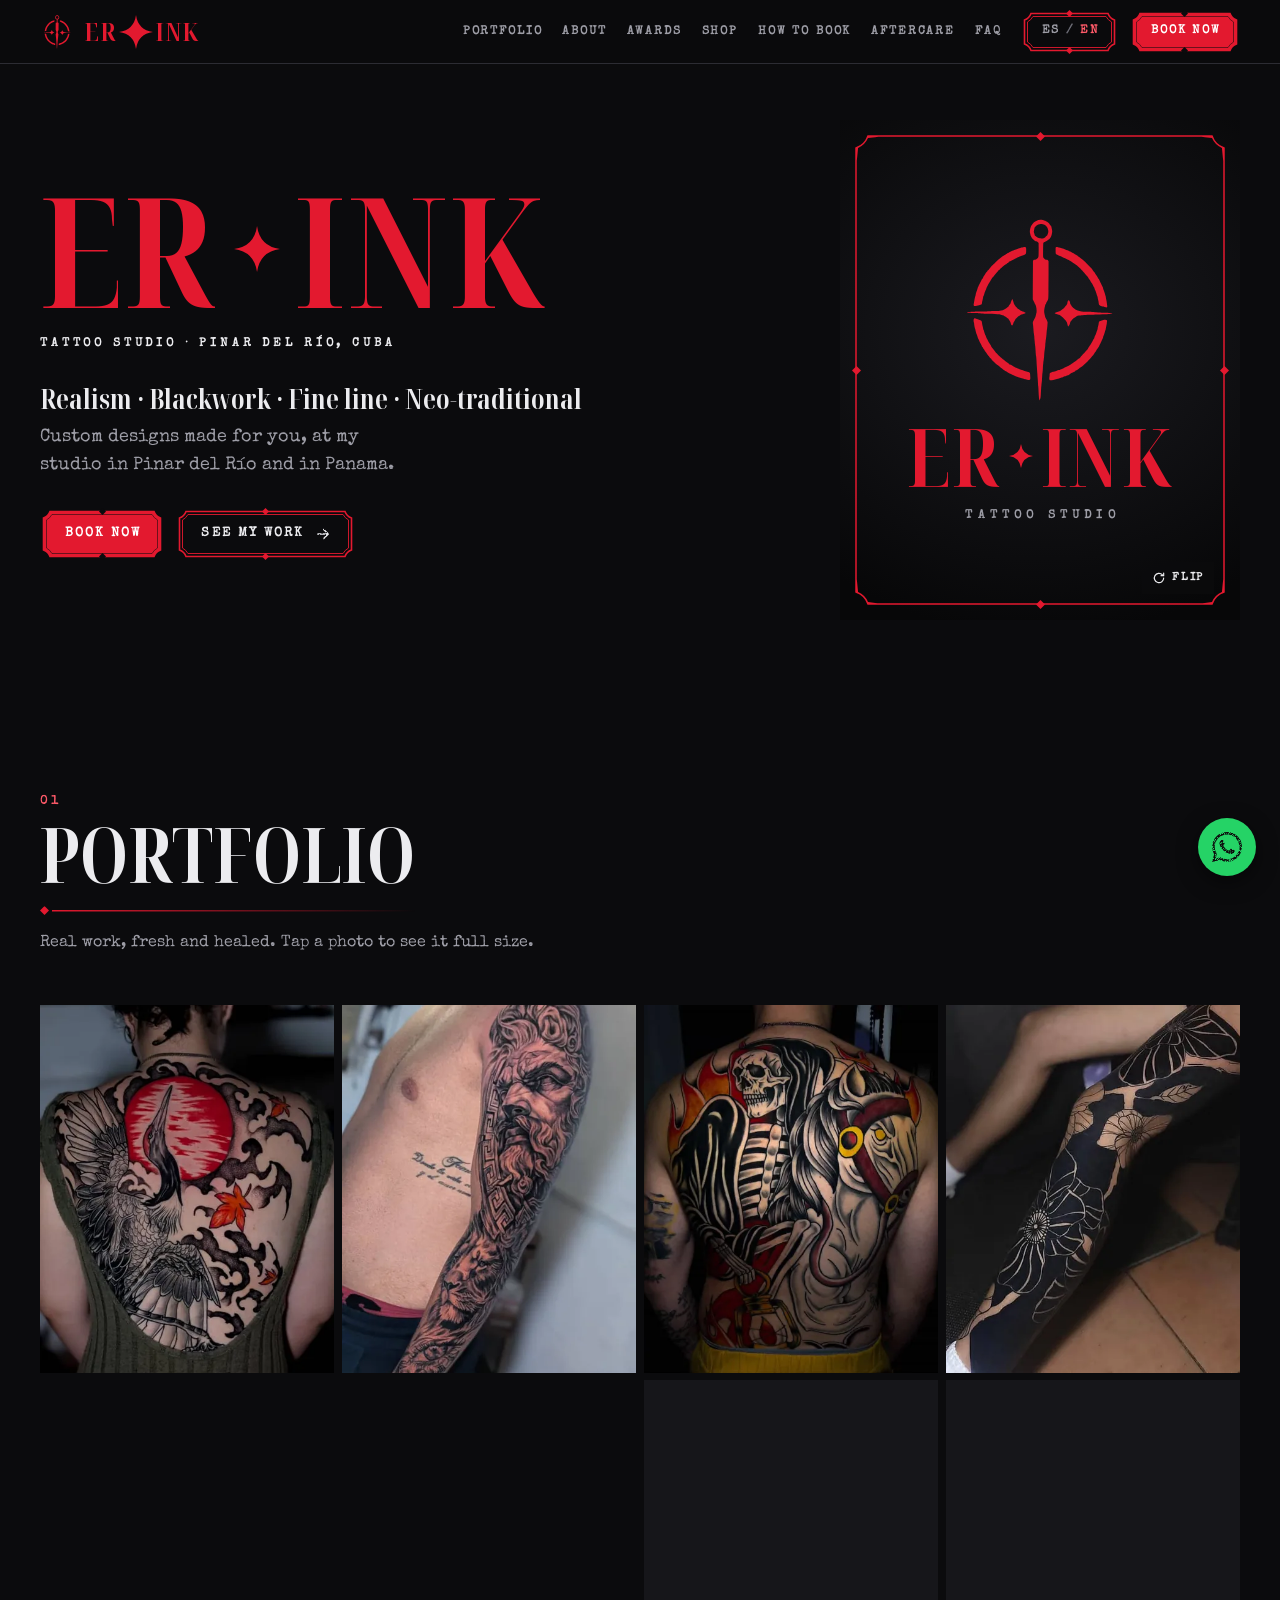
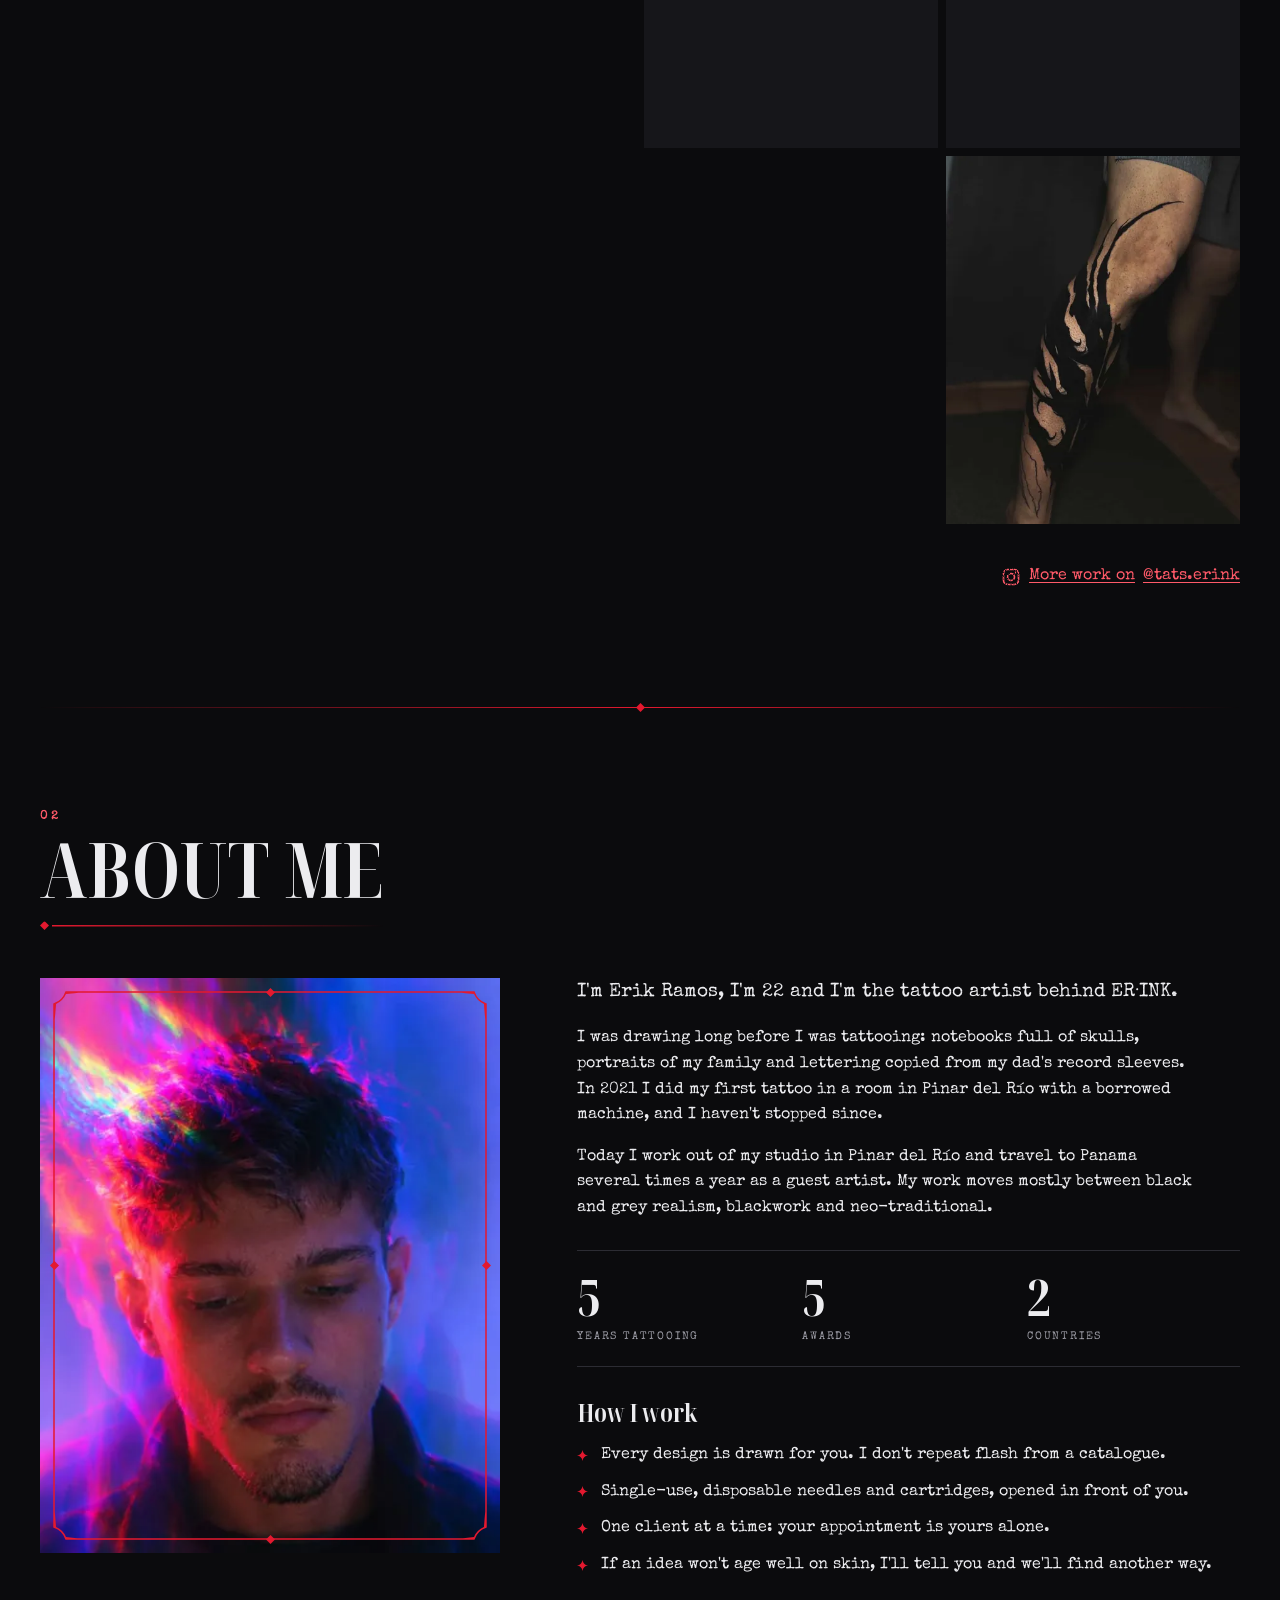
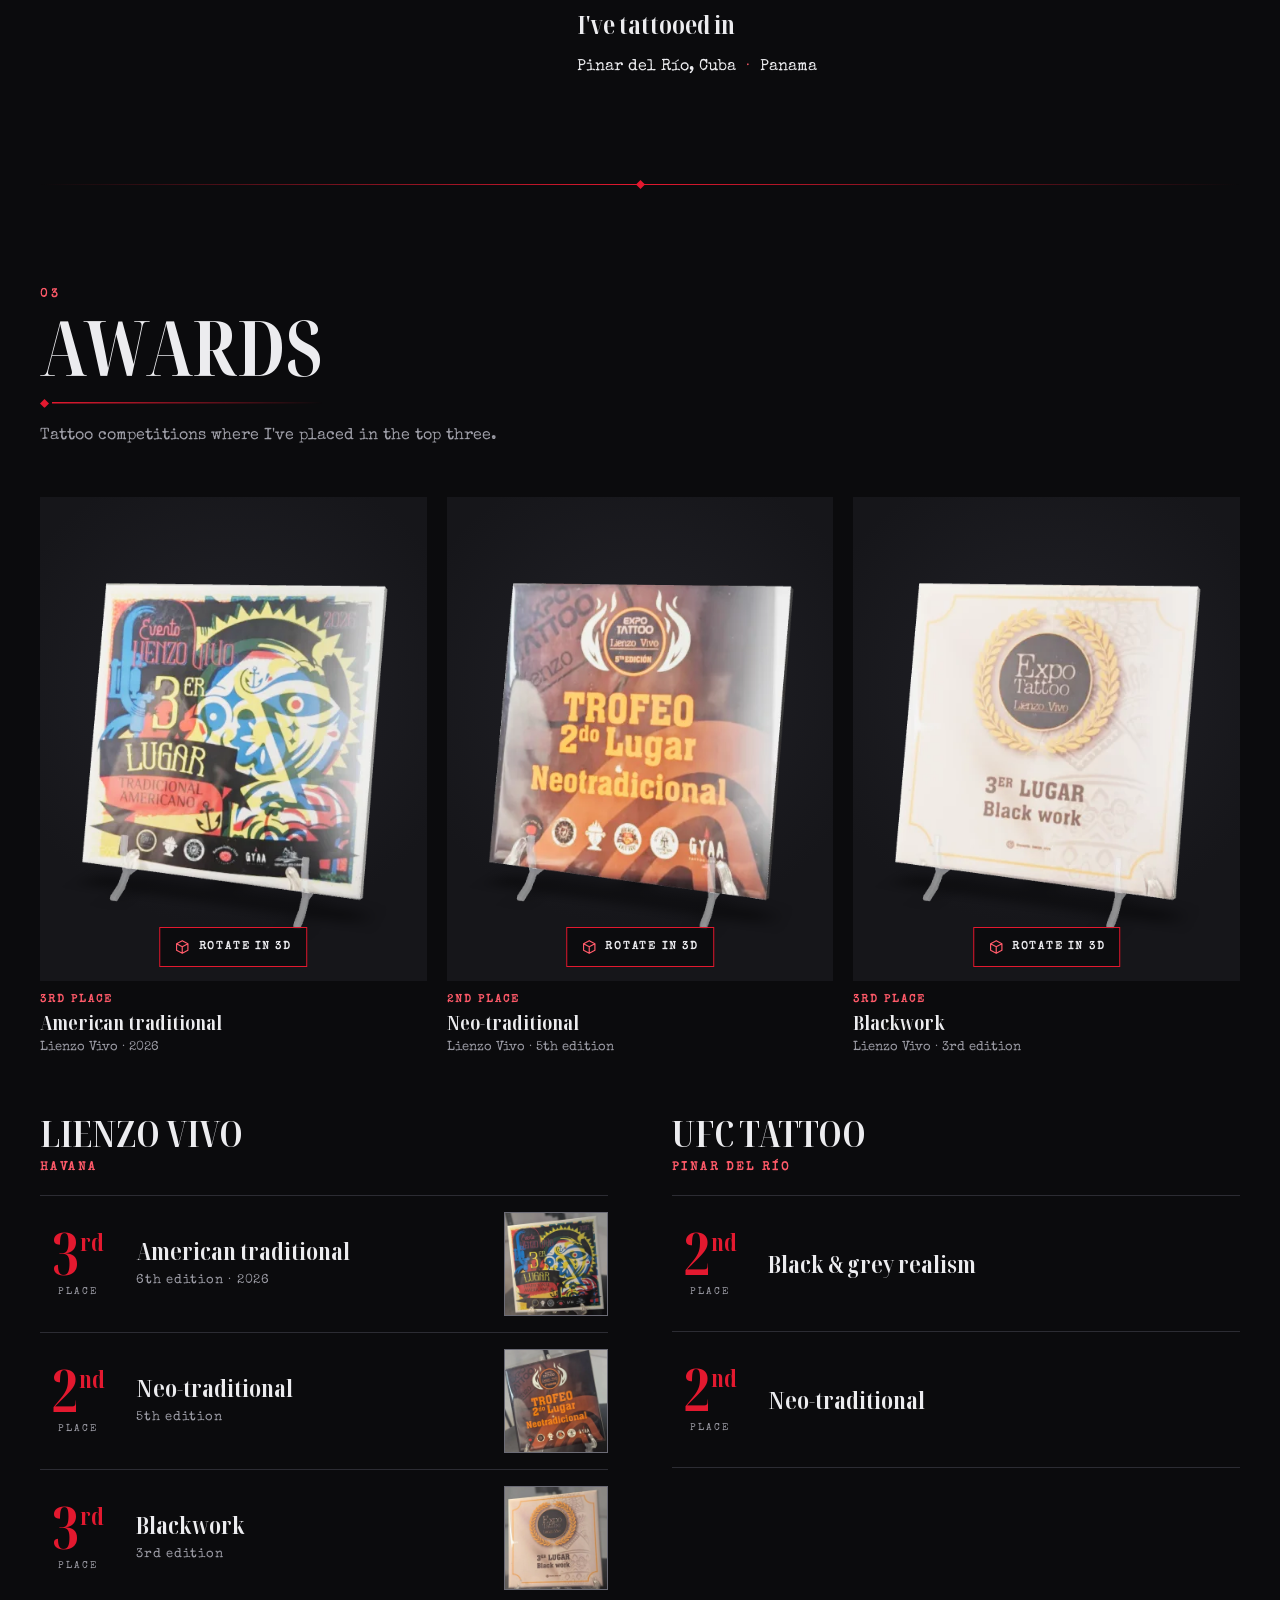
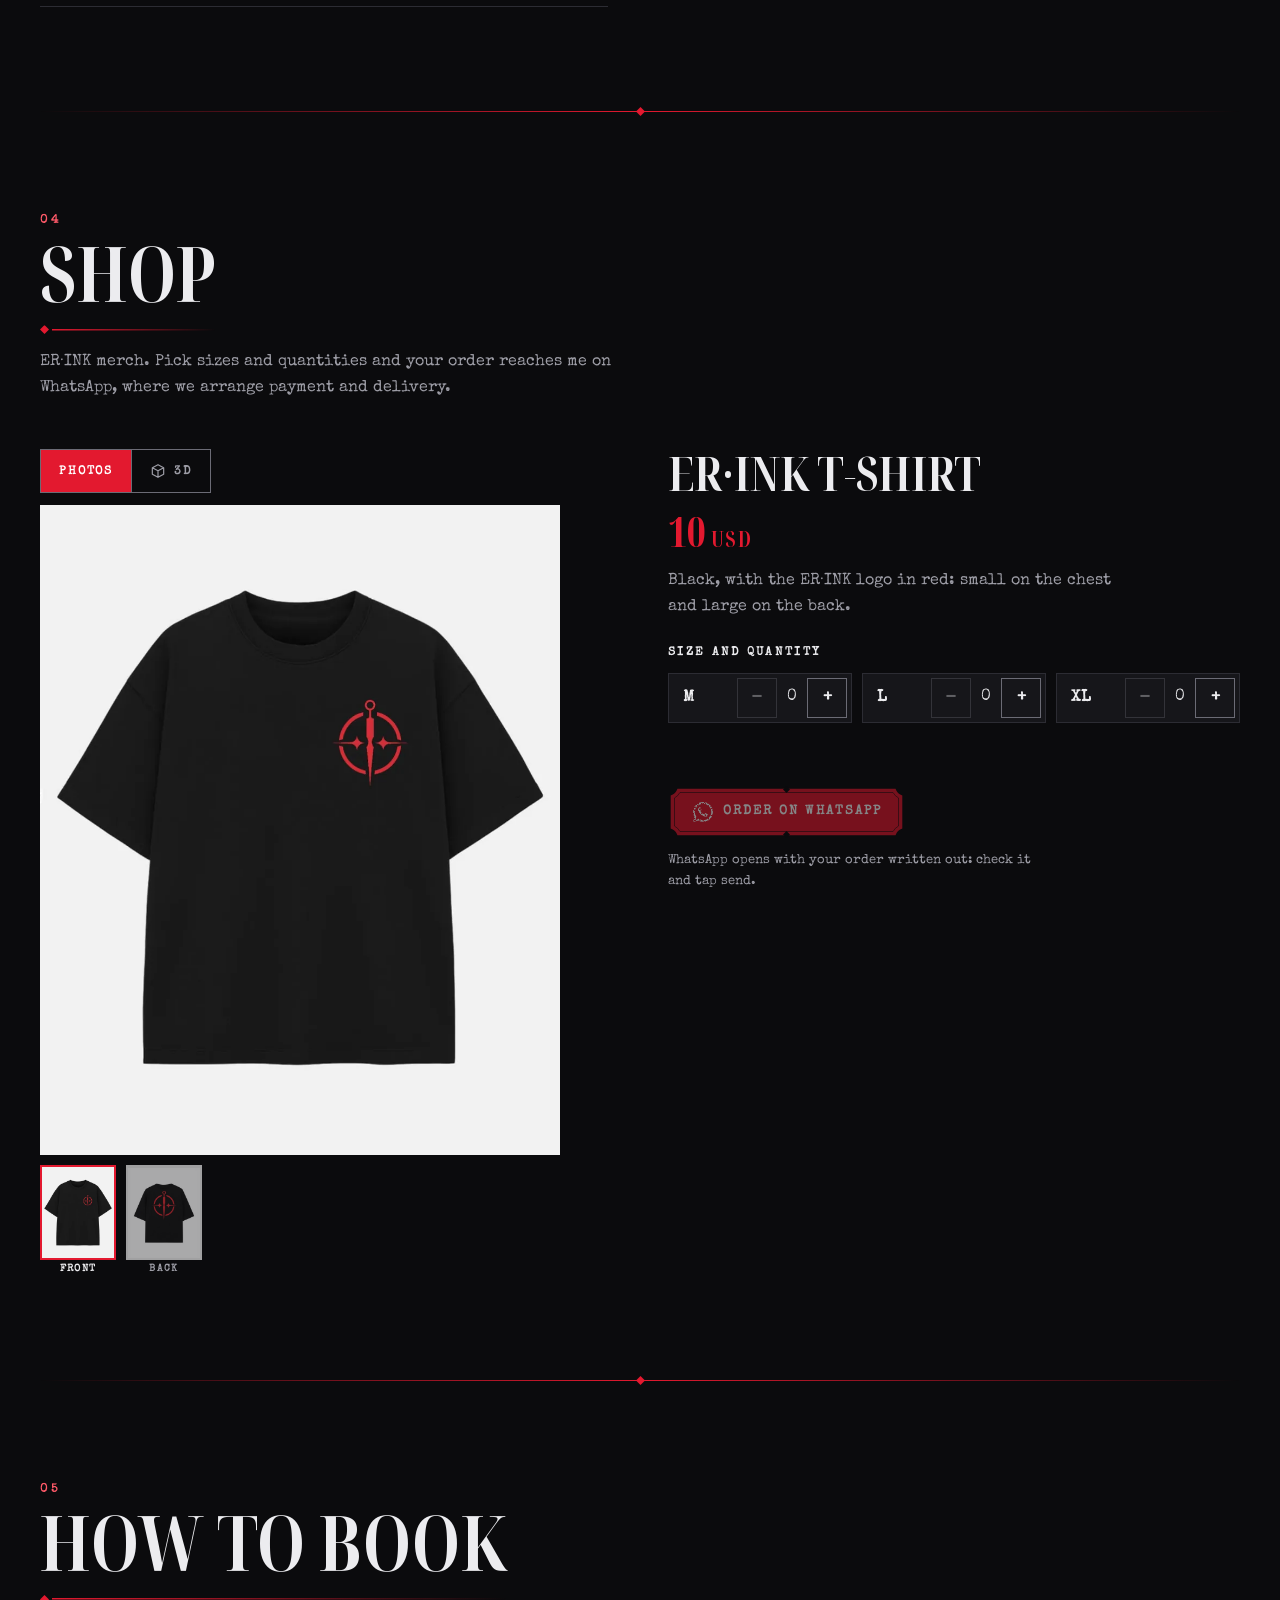
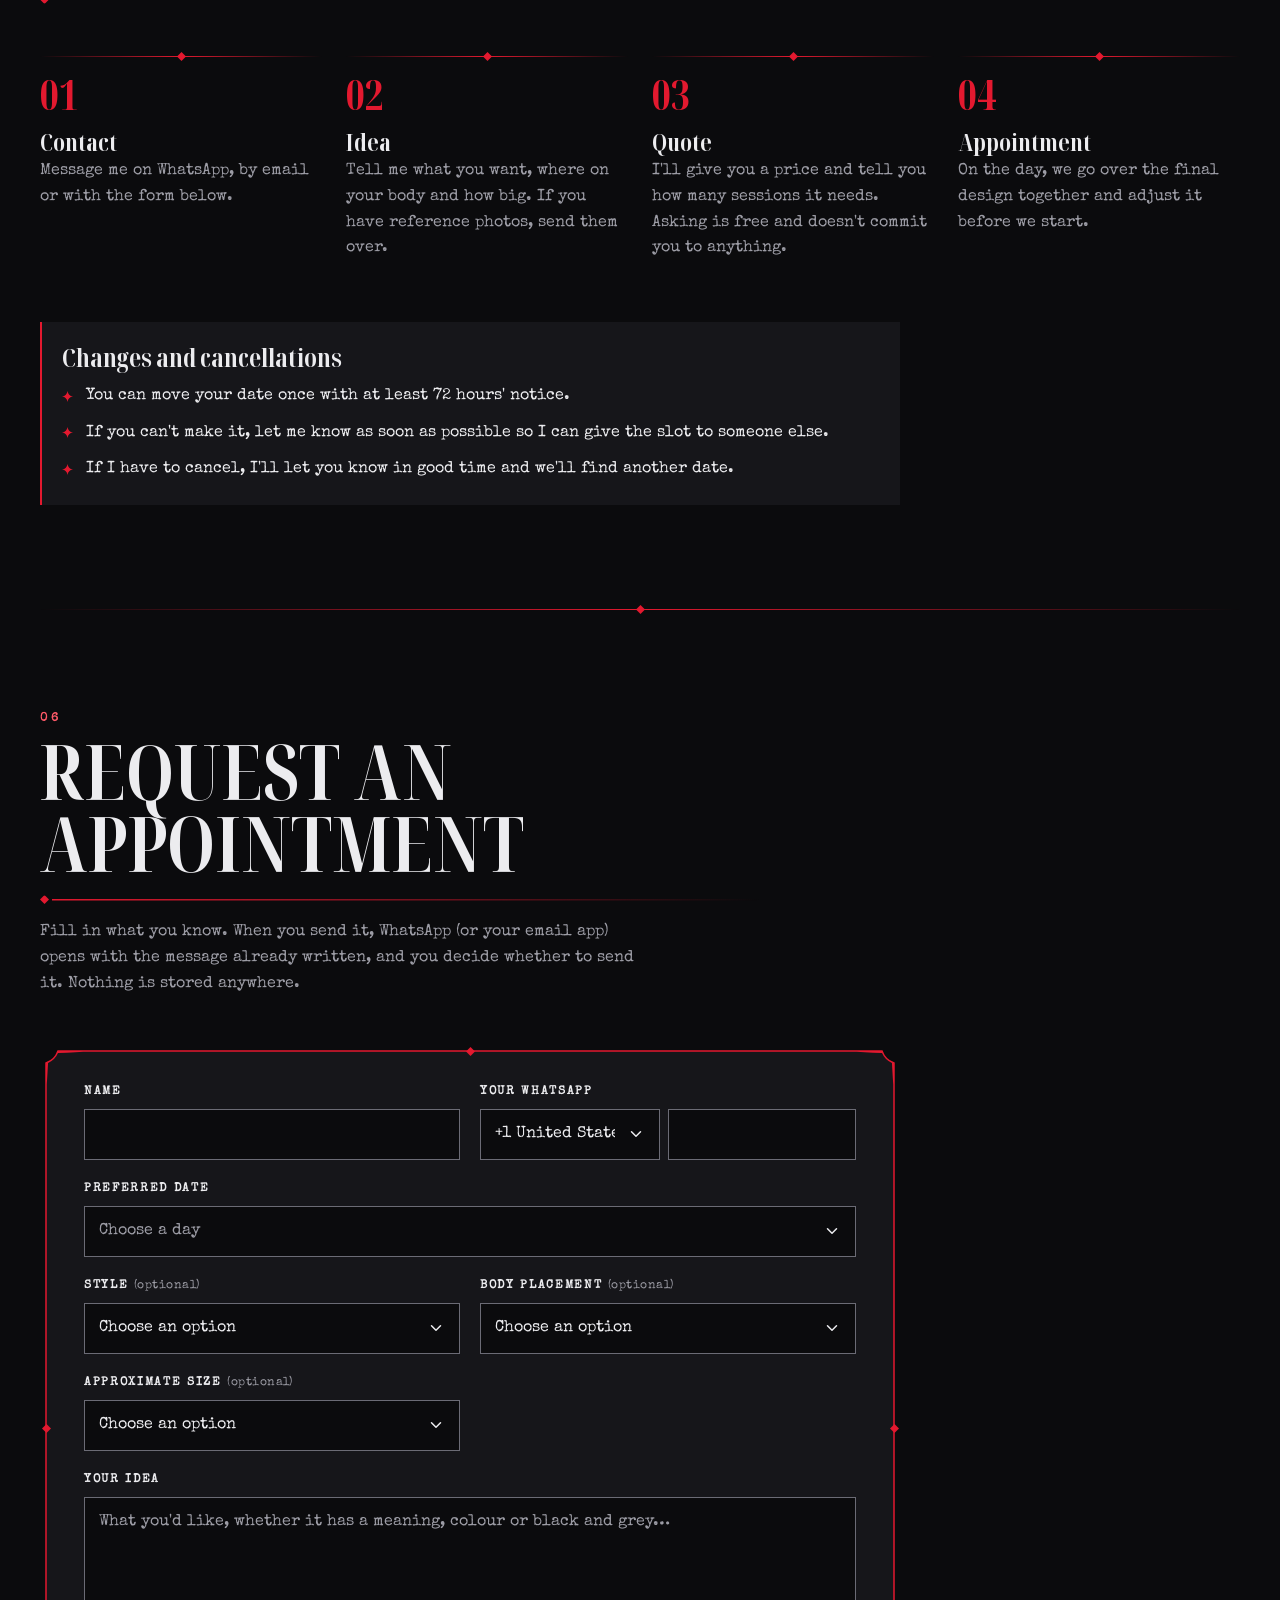
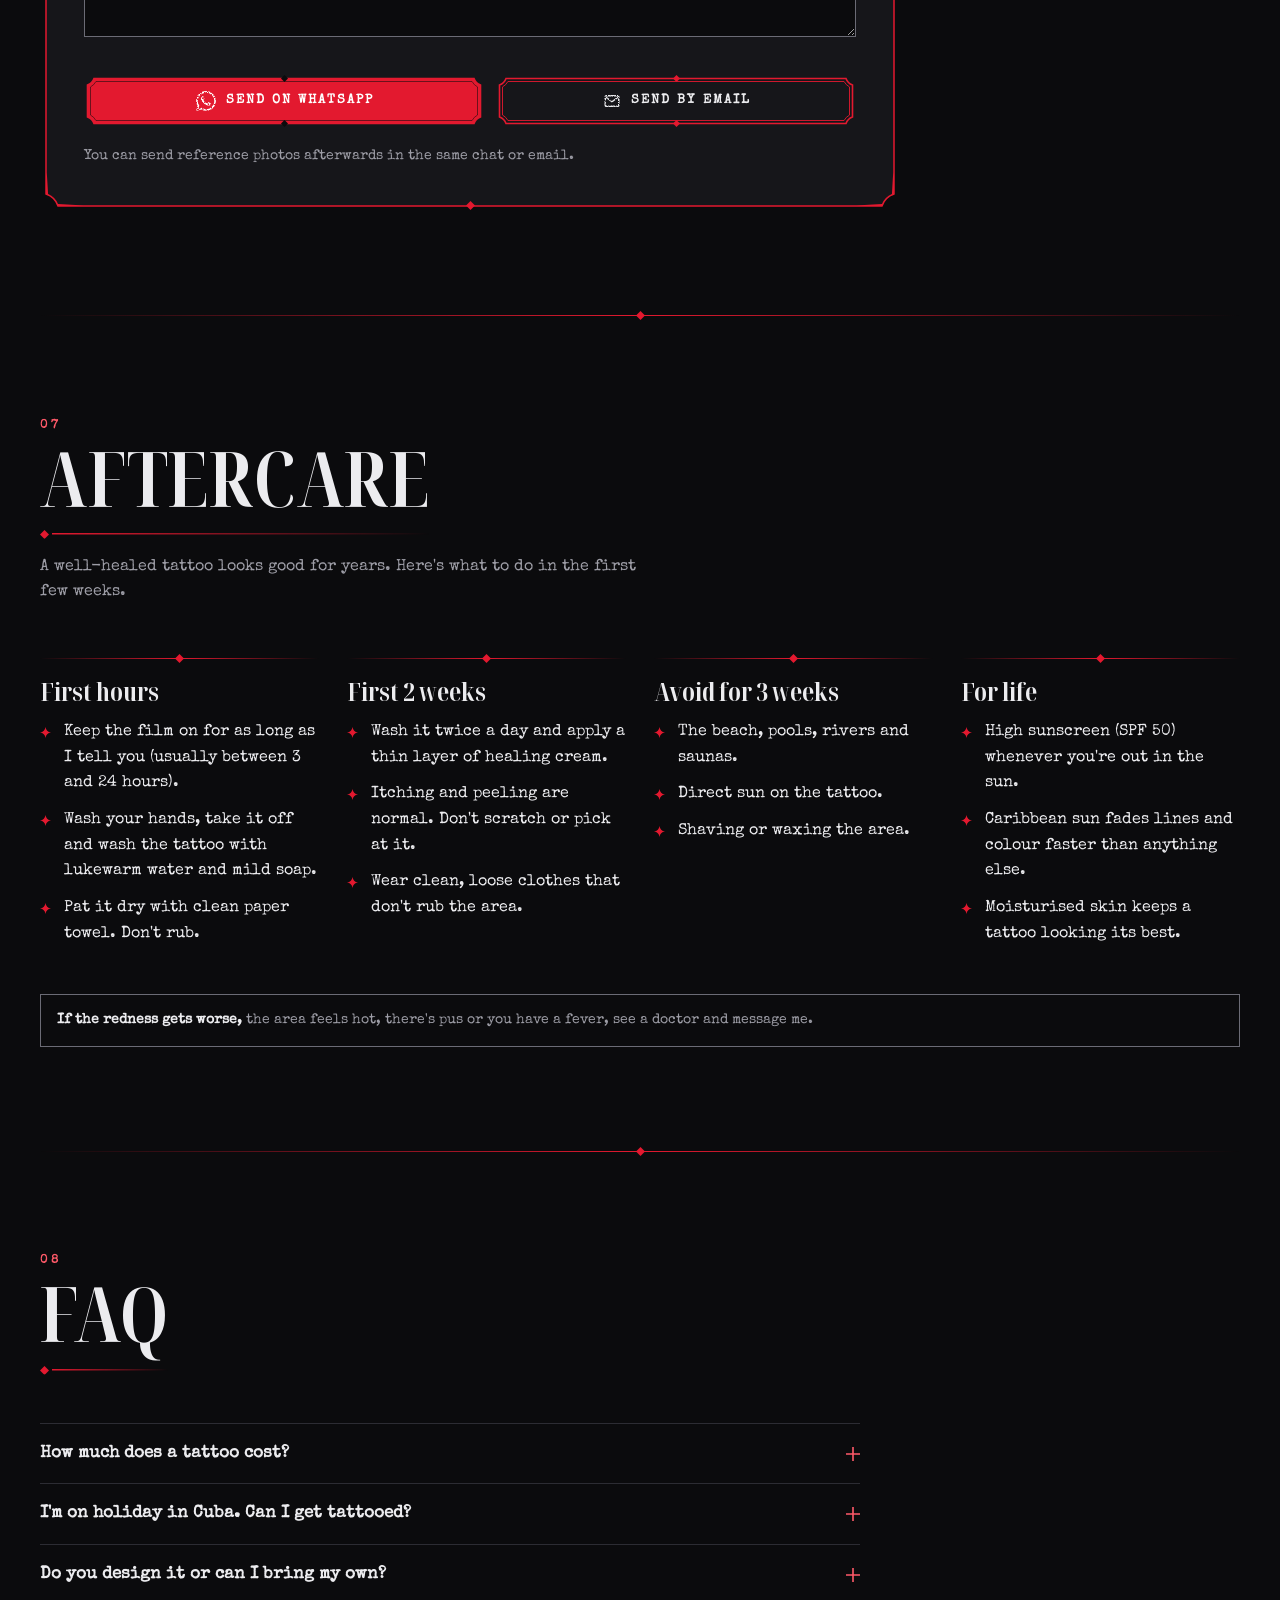
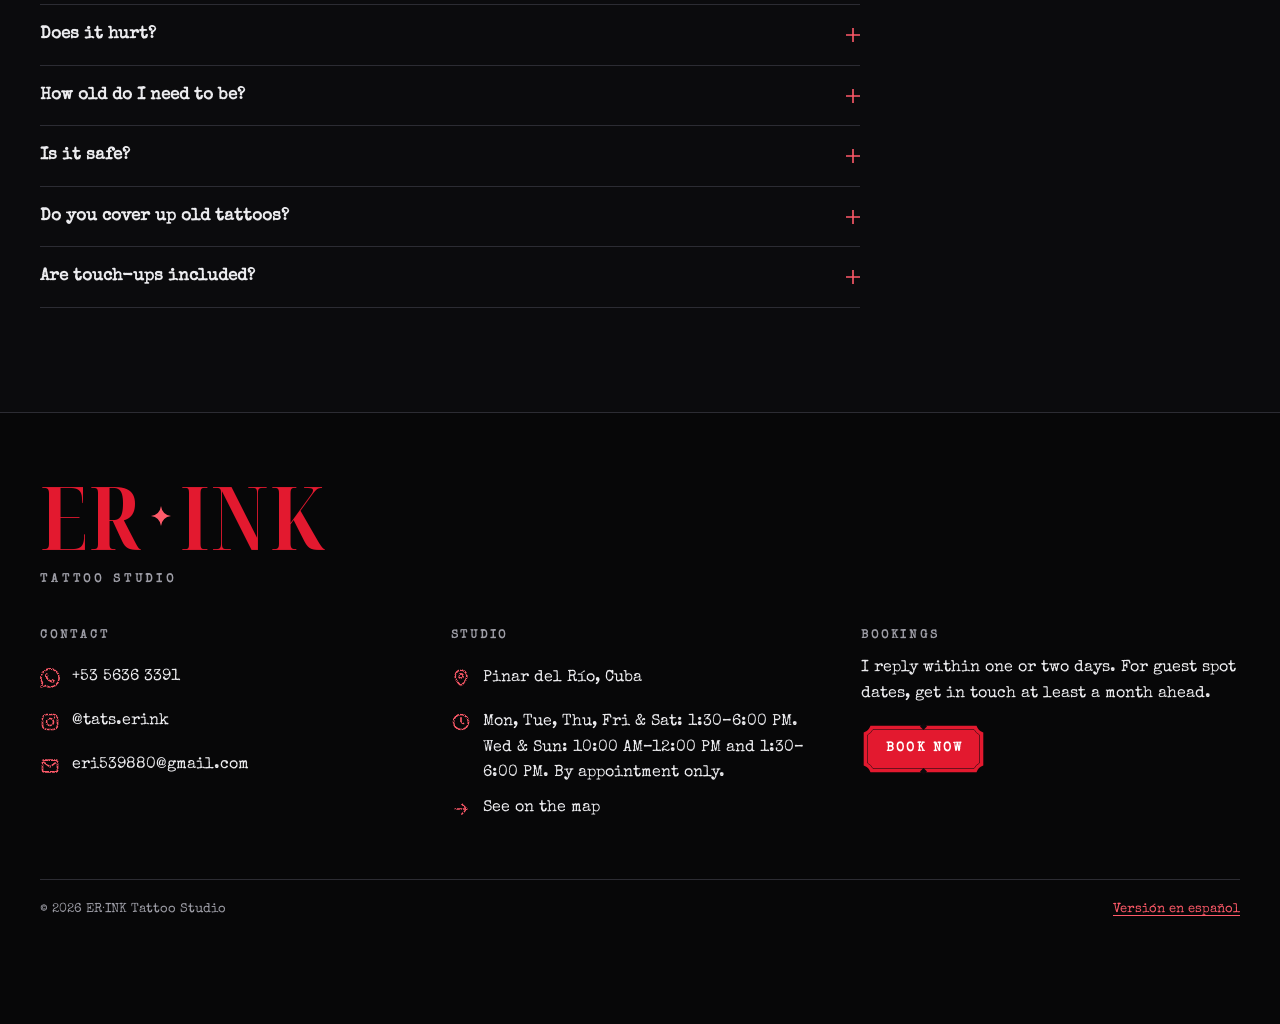
==== en/index.html @ 585d1116 "Add initial site assets, styles, and content Add full static site content: main index and English pa" ====
<!doctype html>
<html lang="en">
<head>
<meta charset="utf-8">
<meta name="viewport" content="width=device-width, initial-scale=1, viewport-fit=cover">

<!--
  ===================================================================
  PÁGINA EN INGLÉS. La versión en español es ../index.html.
  Busca "MODIFICAR" (Ctrl+F) para ver cada dato de ejemplo.
  Los textos de aquí son la traducción de los de index.html: si cambias
  algo allí, cambia lo mismo aquí.

  ✏️ MODIFICAR: "https://erink.example.com" es un dominio de ejemplo.
  Cámbialo con "Buscar y reemplazar" (ver index.html).
  ===================================================================
-->

<!-- ✏️ MODIFICAR: título y descripción que salen en Google, en inglés -->
<title>ER·INK Tattoo Studio · Tattoo Artist in Pinar del Río, Cuba</title>
<meta name="description" content="Custom tattoos in Pinar del Río, Cuba, and in Panama: realism, blackwork, fine line and neo-traditional. See the portfolio and upcoming guest spots, and book your appointment on WhatsApp.">

<script>
  // Idioma: usa el que eligió el visitante la última vez; si es su primera
  // visita y su navegador está en español, lo lleva a la versión en español.
  (function () {
    var guardado;
    try { guardado = localStorage.getItem("idioma"); } catch (e) {}
    var esBot = /bot|crawl|spider|slurp|facebookexternalhit|whatsapp|preview/i.test(navigator.userAgent);
    var nav = ((navigator.languages && navigator.languages[0]) || navigator.language || "en").toLowerCase();
    var quiere = guardado || (!esBot && nav.indexOf("es") === 0 ? "es" : "en");
    if (quiere === "es") location.replace("../index.html" + location.hash);
    var raiz = document.documentElement;
    raiz.className += " js";
    // Animaciones al bajar por la página (no si el móvil pide reducir movimiento).
    // Si js/app.js no llega a cargar en 5 segundos, se muestra todo sin animar.
    if ("IntersectionObserver" in window && !(window.matchMedia && matchMedia("(prefers-reduced-motion: reduce)").matches)) {
      raiz.className += " animable";
      setTimeout(function () { if (!window.erinkListo) raiz.classList.remove("animable"); }, 5000);
    }
  })();
</script>

<link rel="preload" href="../fuentes/erink-display.woff2" as="font" type="font/woff2" crossorigin>
<link rel="preload" href="../fuentes/erink-type.woff2" as="font" type="font/woff2" crossorigin>
<link rel="stylesheet" href="../css/estilos.css">

<link rel="canonical" href="https://erink.example.com/en/">
<link rel="alternate" hreflang="es" href="https://erink.example.com/">
<link rel="alternate" hreflang="en" href="https://erink.example.com/en/">
<link rel="alternate" hreflang="x-default" href="https://erink.example.com/">

<meta name="theme-color" content="#0b0b0d">
<link rel="icon" href="../favicon.ico" sizes="32x32">
<link rel="icon" href="../favicon.svg" type="image/svg+xml">
<link rel="apple-touch-icon" href="../apple-touch-icon.png">

<meta property="og:type" content="website">
<meta property="og:site_name" content="ER·INK Tattoo Studio">
<meta property="og:title" content="ER·INK Tattoo Studio · Pinar del Río, Cuba">
<meta property="og:description" content="Realism, blackwork, fine line and neo-traditional. See the portfolio and book your appointment on WhatsApp.">
<meta property="og:url" content="https://erink.example.com/en/">
<meta property="og:image" content="https://erink.example.com/img/compartir.jpg">
<meta property="og:image:type" content="image/jpeg">
<meta property="og:image:width" content="1200">
<meta property="og:image:height" content="630">
<meta property="og:image:alt" content="ER·INK Tattoo Studio logo in red on black">
<meta property="og:locale" content="en_US">
<meta property="og:locale:alternate" content="es_ES">
<meta name="twitter:card" content="summary_large_image">

<!-- ✏️ MODIFICAR: los mismos datos del estudio que en index.html -->
<script type="application/ld+json">
{
  "@context": "https://schema.org",
  "@type": "TattooParlor",
  "@id": "https://erink.example.com/#estudio",
  "name": "ER·INK Tattoo Studio",
  "description": "Tattoo studio in Pinar del Río, Cuba. Realism, blackwork, fine line and neo-traditional, with guest spots in Panama.",
  "url": "https://erink.example.com/en/",
  "image": "https://erink.example.com/img/compartir.jpg",
  "logo": "https://erink.example.com/apple-touch-icon.png",
  "telephone": "+53 5636 3391",
  "email": "eri539880@gmail.com",
  "priceRange": "$$",
  "address": {
    "@type": "PostalAddress",
    "addressLocality": "Pinar del Río",
    "addressRegion": "Pinar del Río",
    "addressCountry": "CU"
  },
  "geo": { "@type": "GeoCoordinates", "latitude": 22.422028, "longitude": -83.7075 },
  "areaServed": ["Cuba", "Panama"],
  "openingHoursSpecification": [{
    "@type": "OpeningHoursSpecification",
    "dayOfWeek": ["Monday", "Tuesday", "Wednesday", "Thursday", "Friday", "Saturday", "Sunday"],
    "opens": "13:30",
    "closes": "18:00"
  }, {
    "@type": "OpeningHoursSpecification",
    "dayOfWeek": ["Wednesday", "Sunday"],
    "opens": "10:00",
    "closes": "12:00"
  }],
  "sameAs": ["https://www.instagram.com/tats.erink/"],
  "founder": { "@type": "Person", "name": "Erik Ramos", "jobTitle": "Tattoo artist" },
  "knowsLanguage": ["es", "en"]
}
</script>
</head>

<body>
<a class="saltar" href="#contenido">Skip to content</a>

<!-- Íconos (los mismos que en index.html) -->
<svg class="sprite" xmlns="http://www.w3.org/2000/svg" aria-hidden="true">
  <!-- Logo de ER·INK (el archivo original del tatuador, logo_kunai_circulo.svg) -->
  <symbol id="i-logo" viewBox="-206 -11 2064 2064">
    <path fill="currentColor" fill-rule="evenodd" d="M 815 11 C 802 13,798 14,790 20 C 786 22,781 25,778 26 C 765 31,753 41,738 62 C 728 75,727 77,723 88 C 713 114,710 140,714 158 C 715 162,717 170,718 175 C 719 180,721 186,722 189 C 724 191,727 197,728 201 C 732 209,743 222,761 239 C 770 248,773 249,782 251 C 797 256,806 262,810 269 C 811 273,811 278,811 322 C 811 401,810 417,809 422 C 804 441,791 453,772 456 C 768 457,763 457,761 458 C 757 458,750 464,748 469 C 747 471,747 480,747 508 C 747 527,747 579,746 622 C 746 666,745 746,745 800 L 745 900 747 907 C 748 911,751 917,754 920 C 760 930,764 937,766 945 C 767 951,768 953,772 957 C 774 960,776 964,777 966 C 777 968,779 974,781 980 C 785 997,786 1002,787 1014 C 789 1031,788 1046,786 1053 C 785 1057,783 1066,781 1074 C 779 1082,777 1091,776 1094 C 771 1106,762 1125,756 1135 C 745 1153,745 1153,748 1189 C 750 1203,751 1221,752 1230 C 754 1259,755 1271,758 1289 C 760 1299,761 1311,762 1317 C 762 1323,763 1333,763 1340 C 764 1348,765 1361,766 1370 C 767 1388,770 1414,773 1432 C 773 1438,775 1449,775 1458 C 776 1467,776 1480,777 1487 C 777 1494,778 1507,779 1515 C 779 1525,780 1531,781 1535 C 783 1540,783 1542,786 1576 C 787 1597,788 1607,790 1648 C 791 1658,792 1676,793 1690 C 794 1703,795 1723,796 1734 C 797 1746,798 1761,798 1768 C 799 1774,800 1788,801 1800 C 804 1849,805 1863,806 1874 C 807 1888,809 1909,810 1938 C 810 1950,812 1966,812 1976 C 813 1985,814 1996,814 1999 C 814 2006,818 2031,820 2032 C 821 2034,823 2032,824 2027 C 825 2024,827 2019,829 2016 C 832 2009,832 2009,835 1971 C 835 1955,837 1936,837 1929 C 838 1922,838 1909,839 1900 C 839 1892,841 1877,842 1866 C 843 1856,844 1843,845 1838 C 845 1832,846 1824,847 1820 C 847 1816,848 1809,848 1805 C 848 1801,848 1793,849 1786 C 849 1780,851 1765,851 1753 C 852 1741,853 1729,854 1727 C 855 1723,858 1695,859 1658 C 860 1643,861 1630,861 1629 C 862 1629,862 1623,863 1616 C 863 1609,865 1595,867 1585 C 870 1564,872 1551,873 1523 C 874 1502,876 1486,878 1472 C 879 1468,880 1460,881 1455 C 881 1450,882 1443,883 1439 C 883 1436,885 1424,885 1413 C 886 1402,887 1389,888 1384 C 889 1379,889 1368,890 1361 C 891 1354,892 1346,893 1343 C 893 1341,895 1331,896 1322 C 896 1312,898 1299,899 1292 C 899 1284,900 1272,901 1265 C 901 1258,903 1249,903 1246 C 904 1244,905 1234,906 1225 C 907 1216,908 1203,909 1197 C 909 1191,910 1179,911 1171 L 911 1156 907 1147 C 905 1142,903 1138,903 1137 C 903 1135,897 1122,891 1113 C 885 1102,883 1096,880 1080 C 878 1073,876 1063,875 1058 C 871 1041,873 1015,878 994 C 880 987,882 978,883 974 C 884 965,886 962,889 957 C 891 955,894 950,895 945 C 897 940,901 933,905 927 C 920 902,920 906,921 806 C 921 760,922 667,922 599 L 922 474 920 470 C 917 463,910 459,898 458 C 887 456,885 455,875 445 C 866 437,863 434,862 429 C 860 422,861 279,863 273 C 865 265,871 261,889 254 C 898 250,902 248,909 242 C 912 239,917 236,919 234 C 937 222,952 199,957 176 C 958 169,960 160,961 156 C 964 145,964 133,961 120 C 959 113,957 103,956 97 C 953 82,952 81,945 73 C 942 69,937 63,934 58 C 927 47,923 44,905 32 C 885 19,889 20,855 11 C 846 9,829 9,815 11 M 834 57 C 814 59,799 64,788 74 C 784 78,778 84,774 86 C 767 91,765 94,763 107 C 762 113,760 122,759 128 C 755 139,756 143,760 157 C 762 161,764 170,765 174 C 767 185,769 187,774 190 C 776 191,782 196,786 200 C 797 210,807 214,826 217 C 851 221,873 215,888 201 C 892 198,896 194,898 192 C 906 187,908 184,910 178 C 910 175,913 168,915 163 C 921 146,921 136,914 113 C 910 96,907 92,894 79 C 887 72,884 69,876 65 C 860 57,852 56,834 57 M 636 317 C 626 319,612 323,605 325 C 598 327,589 330,585 331 C 581 331,576 334,572 336 C 569 338,561 340,555 342 C 539 346,490 367,482 374 C 475 380,473 381,466 383 C 461 384,458 386,454 390 C 451 392,445 396,440 398 C 436 400,429 405,425 408 C 419 413,412 417,396 427 C 392 430,386 435,382 439 C 378 442,372 447,368 449 C 364 452,357 458,351 463 C 346 468,339 474,336 476 C 333 479,329 483,327 486 C 322 493,301 513,294 518 C 291 520,286 524,284 527 C 282 529,276 536,270 543 C 264 549,257 558,254 563 C 251 568,246 573,243 576 C 240 578,237 582,235 585 C 233 588,229 593,227 596 C 220 603,215 609,210 620 C 207 625,202 632,199 636 C 192 644,189 649,187 658 C 186 664,185 665,180 670 C 175 674,173 677,170 684 C 168 689,165 696,162 700 C 160 704,156 713,153 719 C 150 725,146 734,143 738 C 140 743,138 749,137 751 C 136 753,134 759,131 764 C 129 769,126 777,126 781 C 125 785,121 796,118 805 C 110 824,108 831,105 846 C 104 853,102 861,101 864 C 98 870,92 899,90 912 C 90 917,87 930,85 940 C 80 965,80 971,88 975 C 94 978,123 974,142 967 C 148 964,156 962,159 961 C 172 957,174 955,175 942 C 176 930,179 917,182 908 C 185 898,188 883,188 876 C 188 870,190 865,194 860 C 196 857,198 854,200 844 C 203 832,209 816,216 800 C 219 794,222 786,224 780 C 225 774,227 769,230 765 C 232 762,235 756,237 752 C 240 744,246 733,253 722 C 255 719,259 712,262 706 C 266 701,269 695,271 693 C 272 692,275 687,277 682 C 280 677,284 671,286 668 C 289 665,293 659,296 655 C 299 651,306 642,311 636 C 316 630,323 621,327 617 C 330 613,337 605,341 600 C 346 595,352 588,354 585 C 357 579,359 577,369 572 C 373 570,375 567,379 562 C 382 557,385 554,389 551 C 393 548,398 545,400 542 C 411 532,429 518,438 512 C 444 508,450 504,453 502 C 455 500,460 496,464 494 C 469 491,472 488,475 484 C 479 479,480 478,492 475 C 494 475,499 472,503 469 C 508 466,518 461,525 457 C 533 453,542 448,545 446 C 548 444,555 442,559 440 C 564 438,570 435,573 433 C 579 429,589 425,614 416 C 623 413,634 409,638 407 C 643 404,650 402,653 400 C 666 396,668 393,670 377 C 672 363,672 327,669 322 C 665 312,661 311,636 317 M 1010 314 C 1002 317,1000 323,1001 334 C 1001 339,1001 353,1001 365 C 1002 394,1002 395,1030 406 C 1037 409,1046 413,1051 415 C 1056 417,1061 419,1064 420 C 1066 421,1074 424,1080 428 C 1087 431,1096 435,1100 437 C 1111 441,1115 443,1123 449 C 1126 451,1131 454,1134 455 C 1141 457,1156 465,1162 469 C 1165 471,1171 475,1174 477 C 1178 479,1184 483,1188 485 C 1192 488,1199 493,1204 497 C 1210 500,1217 506,1220 509 C 1223 511,1229 515,1232 517 C 1236 519,1241 523,1244 526 C 1247 529,1253 534,1256 536 C 1265 543,1278 555,1285 563 C 1288 567,1293 572,1296 574 C 1299 576,1303 580,1304 583 C 1306 585,1311 592,1316 597 C 1321 602,1329 611,1332 616 C 1336 620,1344 630,1350 636 C 1360 646,1362 648,1366 656 C 1368 662,1372 668,1376 672 C 1379 676,1383 682,1385 685 C 1388 692,1399 709,1408 722 C 1412 729,1420 744,1424 753 C 1425 756,1428 761,1430 763 C 1435 769,1436 771,1438 780 C 1439 785,1441 790,1444 796 C 1451 811,1460 835,1462 848 C 1463 853,1465 858,1467 862 C 1470 868,1471 871,1473 880 C 1473 886,1476 897,1477 904 C 1482 920,1484 931,1485 944 C 1486 956,1488 960,1496 968 C 1503 974,1510 978,1520 979 C 1523 980,1530 981,1534 982 C 1537 983,1542 984,1544 984 C 1547 985,1552 986,1555 988 C 1576 997,1585 989,1579 968 C 1578 962,1577 951,1576 944 C 1575 936,1574 925,1572 918 C 1567 894,1565 883,1564 876 C 1564 872,1562 866,1561 862 C 1559 859,1557 853,1557 849 C 1554 838,1544 808,1540 798 C 1537 793,1535 786,1534 780 C 1533 773,1531 768,1529 764 C 1525 757,1514 733,1509 722 C 1508 718,1503 709,1500 703 C 1497 697,1493 690,1492 687 C 1489 678,1487 675,1482 670 C 1479 667,1477 663,1475 659 C 1472 652,1471 649,1465 642 C 1463 639,1458 631,1454 625 C 1450 619,1445 611,1443 608 C 1441 606,1439 602,1438 600 C 1437 599,1434 595,1431 593 C 1429 590,1423 582,1418 575 C 1413 568,1406 558,1402 554 C 1398 550,1393 544,1391 542 C 1389 540,1382 532,1375 525 C 1368 518,1361 510,1358 507 C 1356 504,1351 500,1349 498 C 1346 496,1341 491,1339 488 C 1336 485,1332 481,1328 478 C 1324 476,1317 470,1312 464 C 1305 457,1299 452,1290 446 C 1284 442,1274 435,1269 430 C 1264 426,1258 421,1255 420 C 1252 418,1247 414,1244 411 C 1240 408,1235 405,1230 402 C 1225 400,1218 395,1214 392 C 1210 389,1203 385,1197 382 C 1191 379,1183 375,1180 372 C 1176 370,1168 367,1163 365 C 1157 363,1151 360,1147 357 C 1143 354,1138 352,1132 350 C 1127 348,1116 344,1109 341 C 1089 331,1049 319,1039 319 C 1038 319,1033 318,1028 316 C 1019 313,1014 312,1010 314 M 513 902 C 510 906,500 931,495 947 C 494 950,491 954,487 958 C 483 963,480 967,478 971 C 475 980,472 983,465 988 C 461 990,455 995,452 999 C 437 1012,413 1024,392 1027 C 388 1028,383 1029,381 1029 C 379 1030,356 1031,330 1032 C 303 1032,279 1033,276 1034 C 266 1034,217 1036,192 1037 C 179 1037,164 1038,158 1038 C 151 1039,137 1039,126 1039 C 114 1039,100 1040,94 1040 C 89 1041,77 1041,68 1042 C 59 1042,48 1043,44 1043 C 40 1044,32 1044,26 1044 C 15 1045,11 1046,11 1048 C 11 1051,14 1051,32 1052 C 42 1053,55 1053,60 1054 C 66 1054,84 1054,102 1055 C 119 1056,137 1057,142 1057 C 148 1058,158 1059,165 1059 C 171 1059,181 1060,185 1060 C 190 1061,204 1062,217 1063 C 255 1065,320 1067,349 1068 C 375 1069,376 1069,381 1071 C 384 1073,391 1075,396 1076 C 401 1077,408 1079,410 1080 C 418 1083,439 1095,452 1105 C 459 1110,466 1115,468 1117 C 469 1118,473 1123,476 1128 C 479 1133,484 1140,487 1144 C 493 1153,495 1156,498 1169 C 502 1187,511 1198,517 1193 C 520 1191,525 1180,527 1171 C 530 1158,532 1155,537 1149 C 540 1145,543 1140,545 1136 C 549 1126,553 1120,561 1114 C 564 1112,569 1107,572 1103 C 576 1097,579 1095,584 1092 C 587 1091,593 1087,596 1085 C 610 1076,624 1070,645 1064 C 664 1059,667 1057,661 1050 C 659 1047,651 1043,631 1037 C 614 1031,609 1029,600 1021 C 596 1018,589 1013,584 1011 C 577 1007,575 1006,572 1002 C 570 999,565 993,560 988 C 555 983,550 975,548 972 C 546 968,542 963,540 961 C 536 955,535 954,532 945 C 523 914,521 905,519 903 C 518 901,515 900,513 902 M 1143 914 C 1138 919,1134 931,1132 947 C 1131 953,1125 963,1116 973 C 1111 978,1106 984,1104 987 C 1095 1001,1095 1001,1081 1010 C 1078 1012,1072 1017,1067 1022 C 1056 1031,1049 1035,1037 1038 C 1024 1041,1017 1043,1003 1050 C 985 1059,986 1060,1008 1065 C 1014 1067,1023 1069,1027 1071 C 1031 1073,1037 1074,1039 1075 C 1045 1077,1049 1079,1054 1083 C 1056 1085,1061 1088,1065 1090 C 1077 1096,1106 1125,1112 1137 C 1114 1142,1117 1146,1121 1151 C 1125 1155,1127 1158,1128 1161 C 1141 1211,1141 1212,1152 1196 C 1158 1187,1162 1179,1164 1168 C 1166 1155,1167 1154,1172 1148 C 1175 1146,1179 1140,1182 1136 C 1190 1124,1214 1105,1230 1097 C 1233 1095,1239 1091,1242 1089 C 1249 1084,1250 1083,1273 1082 C 1284 1081,1298 1079,1304 1079 C 1328 1077,1342 1076,1390 1074 C 1416 1073,1445 1072,1453 1071 C 1467 1070,1507 1069,1575 1068 C 1603 1067,1624 1066,1630 1064 C 1645 1060,1644 1061,1633 1058 C 1628 1057,1618 1056,1599 1055 C 1584 1054,1569 1053,1564 1053 C 1559 1052,1546 1052,1534 1052 C 1510 1051,1494 1050,1454 1047 C 1439 1045,1418 1044,1407 1044 C 1396 1043,1377 1042,1366 1042 C 1355 1041,1335 1041,1323 1040 C 1298 1039,1295 1038,1279 1034 C 1273 1033,1264 1031,1259 1030 C 1243 1027,1228 1019,1209 1004 C 1191 990,1186 984,1179 972 C 1176 967,1172 962,1171 960 C 1166 954,1165 952,1164 942 C 1160 919,1151 907,1143 914 M 87 1116 C 82 1119,79 1141,82 1152 C 83 1154,85 1161,86 1166 C 91 1206,92 1210,100 1237 C 102 1246,104 1256,105 1260 C 107 1272,110 1281,118 1300 C 122 1311,126 1322,127 1327 C 128 1333,130 1338,132 1341 C 134 1343,136 1348,138 1351 C 146 1369,154 1386,155 1389 C 156 1391,160 1399,164 1406 C 168 1413,172 1421,173 1424 C 175 1430,176 1433,182 1438 C 186 1441,187 1443,188 1447 C 190 1453,191 1455,197 1462 C 199 1465,203 1470,205 1475 C 207 1479,212 1486,215 1489 C 220 1496,230 1511,236 1521 C 238 1525,242 1530,247 1534 C 252 1539,256 1543,258 1547 C 261 1553,267 1559,274 1564 C 278 1566,280 1569,283 1575 C 287 1582,289 1584,293 1587 C 303 1595,319 1611,326 1619 C 331 1626,333 1627,340 1631 C 347 1634,350 1636,355 1642 C 358 1646,364 1651,367 1652 C 370 1654,375 1658,378 1661 C 381 1665,386 1669,390 1671 C 394 1673,399 1676,403 1679 C 406 1682,412 1687,416 1690 C 421 1692,427 1697,430 1699 C 433 1702,439 1706,444 1708 C 448 1710,454 1714,456 1716 C 461 1719,479 1729,487 1733 C 489 1734,495 1737,500 1740 C 506 1742,515 1747,521 1749 C 526 1751,535 1755,540 1758 C 548 1762,565 1769,583 1775 C 589 1776,597 1779,602 1781 C 607 1783,616 1785,622 1787 C 628 1789,638 1791,642 1793 C 667 1801,674 1803,679 1803 C 682 1803,688 1804,691 1805 C 702 1808,707 1808,711 1804 C 716 1800,718 1793,718 1783 C 717 1779,717 1767,716 1756 C 715 1731,714 1727,707 1723 C 701 1719,693 1716,682 1714 C 677 1713,670 1711,666 1709 C 663 1708,657 1706,653 1705 C 649 1704,641 1701,635 1698 C 628 1696,619 1692,613 1690 C 607 1688,600 1686,597 1685 C 595 1684,589 1682,585 1681 C 581 1680,575 1677,571 1675 C 567 1673,562 1670,559 1669 C 552 1667,546 1663,540 1659 C 539 1658,532 1654,525 1651 C 518 1648,508 1642,504 1639 C 499 1636,494 1633,490 1632 C 481 1630,479 1629,475 1623 C 472 1620,468 1616,465 1614 C 462 1613,457 1609,454 1606 C 451 1604,444 1599,438 1595 C 428 1588,411 1575,401 1566 C 397 1562,392 1557,388 1555 C 385 1553,380 1548,378 1545 C 375 1542,370 1537,366 1534 C 360 1531,358 1528,355 1524 C 353 1520,347 1513,342 1508 C 336 1503,328 1494,324 1488 C 320 1482,312 1472,307 1466 C 291 1447,283 1436,278 1427 C 276 1422,272 1415,270 1412 C 267 1408,263 1401,261 1397 C 258 1392,252 1382,248 1376 C 243 1368,239 1361,237 1356 C 236 1352,233 1346,232 1344 C 230 1342,228 1339,227 1338 C 226 1337,225 1332,223 1327 C 222 1322,219 1314,216 1308 C 209 1293,202 1275,200 1264 C 198 1253,197 1250,193 1244 C 191 1242,190 1239,189 1235 C 188 1225,185 1209,182 1200 C 179 1190,177 1177,175 1164 C 174 1143,167 1136,141 1130 C 133 1128,124 1125,117 1123 C 110 1119,91 1114,90 1115 C 90 1115,89 1116,87 1116 M 1551 1130 C 1548 1130,1542 1132,1537 1134 C 1533 1136,1524 1138,1519 1139 C 1497 1145,1487 1151,1486 1160 C 1485 1161,1484 1168,1484 1174 C 1483 1181,1480 1193,1478 1201 C 1476 1210,1473 1222,1473 1228 C 1471 1236,1470 1241,1468 1247 C 1466 1251,1464 1256,1463 1258 C 1462 1266,1451 1296,1445 1308 C 1440 1317,1438 1324,1437 1328 C 1435 1337,1434 1340,1429 1345 C 1425 1348,1423 1351,1422 1355 C 1419 1366,1413 1377,1400 1396 C 1394 1406,1386 1419,1383 1423 C 1380 1429,1376 1435,1373 1438 C 1369 1442,1367 1446,1366 1449 C 1362 1460,1361 1461,1352 1469 C 1347 1474,1341 1480,1339 1484 C 1334 1491,1322 1504,1313 1513 C 1309 1517,1305 1522,1303 1524 C 1302 1527,1297 1531,1293 1534 C 1289 1537,1285 1542,1283 1545 C 1276 1556,1269 1562,1257 1568 C 1253 1571,1248 1574,1244 1579 C 1240 1584,1236 1587,1231 1589 C 1227 1591,1220 1597,1215 1601 C 1209 1605,1202 1610,1199 1613 C 1189 1618,1174 1628,1167 1634 C 1164 1636,1159 1640,1156 1641 C 1153 1642,1149 1645,1147 1646 C 1142 1650,1138 1652,1134 1653 C 1131 1654,1125 1657,1086 1676 C 1075 1681,1065 1685,1064 1686 C 1062 1686,1057 1688,1053 1690 C 1049 1692,1042 1695,1038 1695 C 1035 1696,1021 1700,1009 1704 C 996 1709,981 1713,973 1715 C 963 1717,958 1718,952 1721 C 948 1723,944 1725,944 1725 C 943 1725,941 1726,939 1728 C 935 1731,934 1736,934 1755 C 933 1763,932 1772,931 1776 C 928 1790,930 1803,937 1808 C 943 1812,984 1805,1015 1795 C 1024 1792,1034 1790,1038 1789 C 1042 1788,1049 1786,1053 1784 C 1057 1783,1064 1780,1067 1779 C 1071 1778,1079 1775,1085 1772 C 1092 1769,1100 1766,1104 1765 C 1108 1764,1116 1761,1122 1758 C 1128 1756,1135 1754,1137 1753 C 1140 1752,1144 1750,1147 1749 C 1149 1747,1155 1744,1159 1741 C 1163 1739,1169 1736,1171 1734 C 1174 1732,1181 1728,1186 1726 C 1191 1724,1197 1721,1199 1720 C 1201 1718,1205 1716,1208 1715 C 1210 1713,1216 1710,1220 1707 C 1223 1704,1229 1700,1233 1698 C 1237 1697,1242 1693,1246 1690 C 1250 1688,1257 1683,1262 1679 C 1266 1675,1274 1670,1278 1667 C 1283 1664,1289 1660,1292 1657 C 1294 1655,1300 1651,1304 1648 C 1309 1645,1317 1638,1328 1627 C 1337 1618,1347 1609,1350 1606 C 1353 1604,1359 1599,1362 1595 C 1365 1590,1371 1585,1374 1583 C 1381 1577,1384 1574,1390 1566 C 1393 1563,1398 1557,1402 1552 C 1405 1548,1412 1540,1416 1535 C 1419 1530,1425 1523,1428 1519 C 1431 1516,1435 1510,1437 1506 C 1439 1503,1443 1497,1446 1493 C 1449 1490,1454 1482,1456 1477 C 1459 1472,1464 1465,1466 1462 C 1469 1459,1472 1454,1474 1450 C 1476 1447,1479 1441,1482 1438 C 1486 1433,1489 1428,1490 1424 C 1492 1420,1496 1412,1499 1406 C 1502 1400,1506 1393,1507 1389 C 1513 1377,1521 1357,1522 1354 C 1523 1352,1525 1348,1527 1345 C 1530 1340,1534 1328,1534 1323 C 1534 1322,1536 1317,1538 1312 C 1544 1300,1552 1274,1555 1262 C 1557 1256,1559 1249,1561 1246 C 1562 1242,1564 1237,1564 1232 C 1565 1225,1567 1214,1572 1190 C 1574 1183,1575 1173,1576 1166 C 1576 1159,1577 1152,1578 1151 C 1584 1136,1571 1127,1551 1130"/>
  </symbol>
  <symbol id="i-girar" viewBox="0 0 24 24">
    <path fill="none" stroke="currentColor" stroke-width="2" stroke-linecap="round" stroke-linejoin="round" d="M20 12a8 8 0 1 1-2.34-5.66M20 3.5V8h-4.5"/>
  </symbol>
  <symbol id="i-tel" viewBox="0 0 24 24">
    <path fill="currentColor" d="M6.62 10.79a15.15 15.15 0 0 0 6.59 6.59l2.2-2.2a1 1 0 0 1 1.02-.24c1.12.37 2.33.57 3.57.57a1 1 0 0 1 1 1V20a1 1 0 0 1-1 1A17 17 0 0 1 3 4a1 1 0 0 1 1-1h3.5a1 1 0 0 1 1 1c0 1.25.2 2.45.57 3.57a1 1 0 0 1-.25 1.02l-2.2 2.2Z"/>
  </symbol>
  <symbol id="i-3d" viewBox="0 0 24 24">
    <path fill="none" stroke="currentColor" stroke-width="1.8" stroke-linejoin="round" d="M12 2.5 20.5 7v10L12 21.5 3.5 17V7ZM3.5 7 12 11.5 20.5 7M12 11.5v10"/>
  </symbol>
  <symbol id="i-estrella" viewBox="-10 -10 20 20">
    <path d="M0-10Q1.2-1.2 10 0Q1.2 1.2 0 10Q-1.2 1.2-10 0Q-1.2-1.2 0-10Z"/>
  </symbol>
  <symbol id="i-wa" viewBox="0 0 24 24">
    <path fill="currentColor" d="M17.472 14.382c-.297-.149-1.758-.867-2.03-.967-.273-.099-.471-.148-.67.15-.197.297-.767.966-.94 1.164-.173.199-.347.223-.644.075-.297-.15-1.255-.463-2.39-1.475-.883-.788-1.48-1.761-1.653-2.059-.173-.297-.018-.458.13-.606.134-.133.298-.347.446-.52.149-.174.198-.298.298-.497.099-.198.05-.371-.025-.52-.075-.149-.669-1.612-.916-2.207-.242-.579-.487-.5-.669-.51-.173-.008-.371-.01-.57-.01-.198 0-.52.074-.792.372-.272.297-1.04 1.016-1.04 2.479 0 1.462 1.065 2.875 1.213 3.074.149.198 2.096 3.2 5.077 4.487.709.306 1.262.489 1.694.625.712.227 1.36.195 1.871.118.571-.085 1.758-.719 2.006-1.413.248-.694.248-1.289.173-1.413-.074-.124-.272-.198-.57-.347m-5.421 7.403h-.004a9.87 9.87 0 0 1-5.031-1.378l-.361-.214-3.741.982.998-3.648-.235-.374a9.86 9.86 0 0 1-1.51-5.26c.001-5.45 4.436-9.884 9.888-9.884 2.64 0 5.122 1.03 6.988 2.898a9.825 9.825 0 0 1 2.893 6.994c-.003 5.45-4.437 9.884-9.885 9.884m8.413-18.297A11.815 11.815 0 0 0 12.05 0C5.495 0 .16 5.335.157 11.892c0 2.096.547 4.142 1.588 5.945L.057 24l6.305-1.654a11.882 11.882 0 0 0 5.683 1.448h.005c6.554 0 11.89-5.335 11.893-11.893a11.821 11.821 0 0 0-3.48-8.413Z"/>
  </symbol>
  <symbol id="i-ig" viewBox="0 0 24 24">
    <g fill="none" stroke="currentColor" stroke-width="2"><rect x="3" y="3" width="18" height="18" rx="5"/><circle cx="12" cy="12" r="4.2"/></g>
    <circle cx="17.4" cy="6.6" r="1.2" fill="currentColor"/>
  </symbol>
  <symbol id="i-mail" viewBox="0 0 24 24">
    <g fill="none" stroke="currentColor" stroke-width="2" stroke-linejoin="round"><rect x="3" y="5" width="18" height="14" rx="1.5"/><path d="m4 7 8 6 8-6"/></g>
  </symbol>
  <symbol id="i-pin" viewBox="0 0 24 24">
    <g fill="none" stroke="currentColor" stroke-width="2" stroke-linejoin="round"><path d="M12 21s-7-6.2-7-11.5a7 7 0 0 1 14 0C19 14.8 12 21 12 21Z"/><circle cx="12" cy="9.5" r="2.5"/></g>
  </symbol>
  <symbol id="i-reloj" viewBox="0 0 24 24">
    <g fill="none" stroke="currentColor" stroke-width="2" stroke-linecap="round"><circle cx="12" cy="12" r="9"/><path d="M12 7v5l3 2"/></g>
  </symbol>
  <symbol id="i-flecha" viewBox="0 0 24 24">
    <path fill="none" stroke="currentColor" stroke-width="2" stroke-linecap="round" stroke-linejoin="round" d="M5 12h14M13 6l6 6-6 6"/>
  </symbol>
  <symbol id="i-menu" viewBox="0 0 24 24">
    <path fill="none" stroke="currentColor" stroke-width="2" stroke-linecap="round" d="M4 7h16M4 12h16M4 17h16"/>
  </symbol>
  <symbol id="i-cerrar" viewBox="0 0 24 24">
    <path fill="none" stroke="currentColor" stroke-width="2" stroke-linecap="round" d="M6 6l12 12M18 6 6 18"/>
  </symbol>
  <symbol id="i-izq" viewBox="0 0 24 24">
    <path fill="none" stroke="currentColor" stroke-width="2" stroke-linecap="round" stroke-linejoin="round" d="M15 5l-7 7 7 7"/>
  </symbol>
  <symbol id="i-der" viewBox="0 0 24 24">
    <path fill="none" stroke="currentColor" stroke-width="2" stroke-linecap="round" stroke-linejoin="round" d="M9 5l7 7-7 7"/>
  </symbol>
</svg>

<!-- Tinta gastada de máquina de escribir para los iconos (ver css, "Iconos") -->
<svg class="filtros" width="0" height="0" aria-hidden="true" focusable="false">
  <filter id="f-maquina" x="-15%" y="-15%" width="130%" height="130%">
    <feTurbulence type="fractalNoise" baseFrequency="0.7" numOctaves="2" seed="21" result="r"/>
    <feDisplacementMap in="SourceGraphic" in2="r" scale="1.3" xChannelSelector="R" yChannelSelector="G" result="mov"/>
    <feTurbulence type="fractalNoise" baseFrequency="1.4" numOctaves="1" seed="5" result="grano"/>
    <feColorMatrix in="grano" type="matrix" values="0 0 0 0 0  0 0 0 0 0  0 0 0 0 0  0 0 0 8 -2.9" result="motas"/>
    <feComposite in="mov" in2="motas" operator="in"/>
  </filter>
</svg>


<header class="cabecera">
  <div class="cabecera-in">
    <a class="logo" href="#inicio" aria-label="ER·INK, back to top">
      <svg class="logo-brujula" aria-hidden="true"><use href="#i-logo"/></svg>
      <span class="marca" aria-hidden="true">ER<svg class="marca-estrella"><use href="#i-estrella"/></svg>INK</span>
    </a>

    <nav class="nav" id="nav" aria-label="Sections">
      <ul>
        <li><a href="#portafolio">Portfolio</a></li>
        <li><a href="#sobre-mi">About</a></li>
        <li><a href="#premios">Awards</a></li>
        <li><a href="#tienda">Shop</a></li>
        <li><a href="#fechas">Dates</a></li>
        <li><a href="#reservar">How to book</a></li>
        <li><a href="#cuidados">Aftercare</a></li>
        <li><a href="#preguntas">FAQ</a></li>
      </ul>
    </nav>

    <a class="btn-linea idioma" href="../index.html" lang="es" hreflang="es" data-idioma="es" aria-label="Versión en español"><span class="otro" aria-hidden="true">ES</span><span class="sep" aria-hidden="true">/</span><span class="actual" aria-hidden="true">EN</span></a>

    <a class="btn" href="#solicitud">Book now</a>

    <button class="menu-btn" type="button" aria-expanded="false" aria-controls="nav" aria-label="Menu">
      <svg aria-hidden="true"><use href="#i-menu"/></svg>
    </button>
  </div>
</header>

<main id="contenido">

  <!-- ============ 1. PORTADA ============ -->
  <section class="portada" id="inicio">
    <div class="portada-tarjeta">
      <!-- La tarjeta de ER·INK. Al tocarla (o el botón "Flip") se da la vuelta y
           enseña la parte de atrás, con el QR de Instagram y el teléfono.
           Si cambias de Instagram, cambia también la imagen img/qr-instagram.svg -->
      <div class="tarjeta-giro" id="tarjeta-giro" role="group" aria-label="ER·INK card">
        <div class="giro-in">
          <div class="cara cara-frente">
            <span class="marco portada-marco" aria-hidden="true"></span>
            <svg class="giro-logo" aria-hidden="true"><use href="#i-logo"/></svg>
            <p class="marca giro-marca">ER<svg class="marca-estrella" aria-hidden="true"><use href="#i-estrella"/></svg>INK</p>
            <p class="giro-sub">Tattoo Studio</p>
          </div>
          <div class="cara cara-dorso" inert aria-hidden="true">
            <span class="marco giro-marco" aria-hidden="true"></span>
            <a class="giro-qr" href="https://www.instagram.com/tats.erink/" data-ig target="_blank" rel="noopener">
              <img src="../img/qr-instagram.svg" width="128" height="128" alt="QR code for the ER·INK Instagram">
              <span class="giro-ig"><svg aria-hidden="true"><use href="#i-ig"/></svg><span data-texto="instagram">@tats.erink</span></span>
            </a>
            <a class="giro-tel" href="https://wa.me/5356363391" data-wa="saludo" target="_blank" rel="noopener">
              <span class="giro-tel-icono" aria-hidden="true"><svg><use href="#i-tel"/></svg></span>
              <span><span class="giro-tel-ceja">Phone</span><span class="giro-tel-num" data-texto="whatsapp">+53 5636 3391</span></span>
            </a>
            <span class="giro-raya" aria-hidden="true"></span>
            <svg class="giro-logo giro-logo-sm" aria-hidden="true"><use href="#i-logo"/></svg>
          </div>
        </div>
        <button class="voltear" type="button" aria-pressed="false" aria-label="Flip the card"><svg aria-hidden="true"><use href="#i-girar"/></svg><span>Flip</span></button>
      </div>
    </div>

    <div class="portada-texto">
      <h1 aria-labelledby="t-marca">
        <span class="visualmente-oculto" id="t-marca">ER·INK Tattoo Studio</span>
        <span class="marca"><span aria-hidden="true">ER</span><button class="estrella-btn" type="button" aria-expanded="false" aria-controls="tarjeta-contacto" aria-label="Contact"><svg class="marca-estrella" aria-hidden="true"><use href="#i-estrella"/></svg></button><span aria-hidden="true">INK</span></span>
      </h1>
      <!-- ✏️ MODIFICAR: ciudad, estilos y frase de la portada, en inglés. El enlace del mapa
           (href) está también en la tarjeta de contacto y en el pie. -->
      <p class="ceja"><a class="ubica" href="https://www.google.com/maps/search/?api=1&amp;query=22.422028%2C-83.7075" target="_blank" rel="noopener"><svg class="pin" aria-hidden="true"><use href="#i-pin"/></svg>Tattoo Studio · Pinar del Río, Cuba<span class="visualmente-oculto"> (open in maps)</span></a></p>
      <p class="portada-estilos">Realism · Blackwork · Fine line · Neo-traditional</p>
      <p class="portada-lema">Custom designs made for you, at my studio in Pinar del Río and in Panama.</p>
      <div class="portada-botones">
        <a class="btn" href="#solicitud">Book now</a>
        <a class="btn-linea" href="#portafolio">See my work <svg aria-hidden="true"><use href="#i-flecha"/></svg></a>
      </div>

      <!-- Tarjeta de contacto: se abre al tocar la estrella de ER✦INK.
           ✏️ MODIFICAR: el enlace del mapa (href) si cambia la dirección. -->
      <div class="tarjeta-contacto marco relleno" id="tarjeta-contacto" role="dialog" aria-label="Contact" hidden>
        <p class="ceja">Contact</p>
        <ul>
          <li><a href="https://wa.me/5356363391" data-wa="saludo" target="_blank" rel="noopener"><svg aria-hidden="true"><use href="#i-wa"/></svg><span data-texto="whatsapp">+53 5636 3391</span></a></li>
          <li><a href="https://www.instagram.com/tats.erink/" data-ig target="_blank" rel="noopener"><svg aria-hidden="true"><use href="#i-ig"/></svg><span data-texto="instagram">@tats.erink</span></a></li>
          <li><a href="https://www.google.com/maps/search/?api=1&amp;query=22.422028%2C-83.7075" target="_blank" rel="noopener"><svg aria-hidden="true"><use href="#i-pin"/></svg>Pinar del Río, Cuba<span class="visualmente-oculto"> (open in maps)</span></a></li>
        </ul>
        <a class="btn" href="https://wa.me/5356363391" data-wa="saludo" target="_blank" rel="noopener"><svg aria-hidden="true"><use href="#i-wa"/></svg>Message me</a>
      </div>
    </div>
  </section>

  <!-- ============ 2. PORTAFOLIO ============ -->
  <section class="seccion" id="portafolio" aria-labelledby="t-portafolio">
    <div class="contenedor">
      <header class="seccion-cab">
        <p class="seccion-num">01</p>
        <h2 id="t-portafolio">Portfolio</h2>
        <p class="seccion-intro">Real work, fresh and healed. Tap a photo to see it full size.</p>
      </header>

      <noscript><p class="noscript">Turn on JavaScript to see the gallery. You can also see my work on <a href="https://www.instagram.com/tats.erink/">Instagram</a>.</p></noscript>

      <div class="filtros" id="filtros" role="group" aria-label="Filter by style"></div>
      <ul class="galeria" id="galeria"></ul>

      <div class="galeria-pie">
        <button class="btn-linea" type="button" id="ver-mas" hidden>See more work</button>
        <a href="https://www.instagram.com/tats.erink/" data-ig target="_blank" rel="noopener">
          <svg aria-hidden="true"><use href="#i-ig"/></svg> More work on <span data-texto="instagram">@tats.erink</span>
        </a>
      </div>
    </div>
  </section>

  <!-- ============ 3. SOBRE MÍ ============ -->
  <section class="seccion" id="sobre-mi" aria-labelledby="t-sobre">
    <div class="contenedor">
      <header class="seccion-cab">
        <p class="seccion-num">02</p>
        <h2 id="t-sobre">About me</h2>
      </header>

      <div class="sobre">
        <div class="sobre-foto">
          <!-- ✏️ MODIFICAR: texto alt de la foto del artista, en inglés -->
          <img src="../img/artista/artista-480.webp"
               srcset="../img/artista/artista-480.webp 480w, ../img/artista/artista-960.webp 960w"
               sizes="(min-width: 960px) 460px, 100vw"
               width="960" height="1200" loading="lazy" decoding="async"
               alt="Portrait of Erik Ramos, the tattoo artist behind ER·INK">
          <div class="marco" aria-hidden="true"></div>
        </div>

        <div class="sobre-texto">
          <!-- ✏️ MODIFICAR: nombre, historia y experiencia, en inglés -->
          <p class="destacado">I'm Erik Ramos, I'm <span data-edad="2004-03-25">22</span> and I'm the tattoo artist behind ER·INK.</p>
          <p>I was drawing long before I was tattooing: notebooks full of skulls, portraits of my family and lettering copied from my dad's record sleeves. In 2021 I did my first tattoo in a room in Pinar del Río with a borrowed machine, and I haven't stopped since.</p>
          <p>Today I work out of my studio in Pinar del Río and travel to Panama several times a year as a guest artist. My work moves mostly between black and grey realism, blackwork and neo-traditional.</p>

          <!-- ✏️ MODIFICAR: cifras -->
          <div class="cifras">
            <div><strong data-desde="2021">5</strong><span>years tattooing</span></div>
            <div><strong data-premios>5</strong><span>awards</span></div>
            <div><strong>2</strong><span>countries</span></div>
          </div>

          <h3>How I work</h3>
          <ul class="lista-estrella">
            <li>Every design is drawn for you. I don't repeat flash from a catalogue.</li>
            <li>Single-use, disposable needles and cartridges, opened in front of you.</li>
            <li>One client at a time: your appointment is yours alone.</li>
            <li>If an idea won't age well on skin, I'll tell you and we'll find another way.</li>
          </ul>

          <div class="bloque">
            <h3>I've tattooed in</h3>
            <!-- ✏️ MODIFICAR: ciudades y países donde has trabajado, en inglés -->
            <ul class="lugares">
              <li>Pinar del Río, Cuba</li>
              <li>Panama</li>
            </ul>
          </div>
        </div>
      </div>
    </div>
  </section>

  <!-- ============ 4. PREMIOS ============ -->
  <!-- The awards are in datos/premios.js -->
  <section class="seccion" id="premios" aria-labelledby="t-premios">
    <div class="contenedor">
      <header class="seccion-cab">
        <p class="seccion-num">03</p>
        <h2 id="t-premios">Awards</h2>
        <p class="seccion-intro">Tattoo competitions where I've placed in the top three.</p>
      </header>
      <div class="vitrina" id="vitrina" hidden></div>
      <div class="premios" id="lista-premios"></div>
    </div>
  </section>

  <!-- ============ 5. TIENDA ============ -->
  <!-- Los productos, sus precios, fotos y tallas están en datos/tienda.js -->
  <section class="seccion" id="tienda" aria-labelledby="t-tienda">
    <div class="contenedor">
      <header class="seccion-cab">
        <p class="seccion-num">04</p>
        <h2 id="t-tienda">Shop</h2>
        <p class="seccion-intro">ER·INK merch. Pick sizes and quantities and your order reaches me on WhatsApp, where we arrange payment and delivery.</p>
      </header>
      <div class="tienda" id="lista-tienda"></div>
    </div>
  </section>

  <!-- ============ 6. PRÓXIMAS FECHAS ============ -->
  <section class="seccion" id="fechas" aria-labelledby="t-fechas">
    <div class="contenedor">
      <header class="seccion-cab">
        <p class="seccion-num"><svg class="brujula" aria-hidden="true"><use href="#i-logo"/></svg>05</p>
        <h2 id="t-fechas">Upcoming dates</h2>
        <p class="seccion-intro">Besides the studio in Pinar del Río, I travel to Panama as a guest artist. There are only a few slots in each city, so it's best to book early.</p>
      </header>
      <ul class="viajes" id="viajes"></ul>
    </div>
  </section>

  <!-- ============ 7. CÓMO RESERVAR ============ -->
  <section class="seccion" id="reservar" aria-labelledby="t-reservar">
    <div class="contenedor">
      <header class="seccion-cab">
        <p class="seccion-num">06</p>
        <h2 id="t-reservar">How to book</h2>
      </header>

      <ol class="pasos">
        <li class="paso">
          <h3>Contact</h3>
          <p>Message me on WhatsApp, by email or with the form below.</p>
        </li>
        <li class="paso">
          <h3>Idea</h3>
          <p>Tell me what you want, where on your body and how big. If you have reference photos, send them over.</p>
        </li>
        <li class="paso">
          <h3>Quote</h3>
          <p>I'll give you a price and tell you how many sessions it needs. Asking is free and doesn't commit you to anything.</p>
        </li>
        <li class="paso">
          <h3>Appointment</h3>
          <p>On the day, we go over the final design together and adjust it before we start.</p>
        </li>
      </ol>

      <div class="politicas">
        <!-- ✏️ MODIFICAR: política de cambios y cancelación, en inglés -->
        <div class="politica">
          <h3>Changes and cancellations</h3>
          <ul class="lista-estrella">
            <li>You can move your date once with at least 72 hours' notice.</li>
            <li>If you can't make it, let me know as soon as possible so I can give the slot to someone else.</li>
            <li>If I have to cancel, I'll let you know in good time and we'll find another date.</li>
          </ul>
        </div>
      </div>
    </div>
  </section>

  <!-- ============ 8. FORMULARIO DE SOLICITUD ============ -->
  <section class="seccion" id="solicitud" aria-labelledby="t-solicitud">
    <div class="contenedor">
      <header class="seccion-cab">
        <p class="seccion-num">07</p>
        <h2 id="t-solicitud">Request an appointment</h2>
        <p class="seccion-intro">Fill in what you know. When you send it, WhatsApp (or your email app) opens with the message already written, and you decide whether to send it. Nothing is stored anywhere.</p>
      </header>

      <form class="solicitud marco relleno" id="form-cita">
        <div class="campos">
          <div class="campo">
            <label for="f-nombre">Name</label>
            <input id="f-nombre" name="nombre" type="text" autocomplete="name" required>
          </div>
          <div class="campo">
            <label for="f-tel">Your WhatsApp</label>
            <div class="tel-prefijo">
              <select id="f-prefijo" name="prefijo" aria-label="Country code">
                <option value="CU" data-prefijo="53">+53 Cuba</option>
              </select>
              <input id="f-tel" name="tel" type="tel" autocomplete="tel-national" inputmode="tel" placeholder="5123 4567" required>
            </div>
          </div>
          <div class="campo campo-ancho">
            <label for="f-ciudad">Where do you want to get tattooed?</label>
            <select id="f-ciudad" name="ciudad" required></select>
            <p class="ayuda">At the studio in Cuba or at one of my upcoming guest spots.</p>
          </div>
          <!-- Date: if the app published the free days (datos/disponibilidad.js), this
               field opens a calendar with booked days in black. Otherwise the free-text
               "Preferred dates" field stays. -->
          <div class="campo campo-ancho campo-fecha" id="campo-fecha" hidden>
            <label id="l-fecha" for="f-fecha">Preferred date</label>
            <button class="selector-fecha vacio" type="button" id="f-fecha" aria-labelledby="l-fecha f-fecha" aria-expanded="false" aria-controls="calendario">Choose a day</button>
            <input type="hidden" id="f-dia" name="dia">
            <p class="ayuda error-campo" id="error-fecha" role="alert" hidden>Choose a day on the calendar (or "Another date").</p>
            <div class="desplegable" id="calendario">
              <div>
                <div class="calendario">
                  <div class="cal-cab">
                    <button class="cal-flecha" type="button" id="cal-antes" aria-label="Previous month"><svg viewBox="0 0 24 24" aria-hidden="true"><path d="M15 6l-6 6 6 6"/></svg></button>
                    <p class="cal-mes" id="cal-mes" aria-live="polite"></p>
                    <button class="cal-flecha" type="button" id="cal-despues" aria-label="Next month"><svg viewBox="0 0 24 24" aria-hidden="true"><path d="M9 6l6 6-6 6"/></svg></button>
                  </div>
                  <p class="cal-ejemplo" id="cal-ejemplo" hidden>Sample days: the real ones show up here as soon as the diary publishes them.</p>
                  <div class="cal-rejilla" id="cal-rejilla"></div>
                  <p class="cal-leyenda">
                    <span class="leyenda libre">Free</span>
                    <span class="leyenda parcial">Some hours</span>
                    <span class="leyenda ocupado">Booked</span>
                  </p>
                  <p class="cal-vacio" id="cal-vacio" hidden></p>
                  <button class="cal-otra" type="button" id="cal-otra" aria-pressed="false">Another date / not sure yet</button>
                </div>
              </div>
            </div>
          </div>
          <div class="campo" id="campo-hora" hidden>
            <label for="f-hora">Time <span class="opcional">(optional)</span></label>
            <select id="f-hora" name="hora"></select>
          </div>
          <div class="campo" id="campo-fechas">
            <label for="f-fechas">Preferred dates <span class="opcional">(optional)</span></label>
            <input id="f-fechas" name="fechas" type="text" placeholder="E.g. second week of December">
          </div>
          <div class="campo">
            <label for="f-estilo">Style <span class="opcional">(optional)</span></label>
            <select id="f-estilo" name="estilo"></select>
          </div>
          <div class="campo">
            <label for="f-zona">Body placement <span class="opcional">(optional)</span></label>
            <select id="f-zona" name="zona"></select>
          </div>
          <div class="campo">
            <label for="f-tamano">Approximate size <span class="opcional">(optional)</span></label>
            <select id="f-tamano" name="tamano">
              <option value="">Choose an option</option>
              <option>Small (up to 5 cm / 2 in)</option>
              <option>Medium (5–10 cm / 2–4 in)</option>
              <option>Large (10–20 cm / 4–8 in)</option>
              <option>Extra large (over 20 cm / 8 in)</option>
              <option>Multi-session piece (sleeve, back…)</option>
              <option>Not sure</option>
            </select>
          </div>
          <div class="campo campo-ancho">
            <label for="f-idea">Your idea</label>
            <textarea id="f-idea" name="idea" required placeholder="What you'd like, whether it has a meaning, colour or black and grey…"></textarea>
          </div>
        </div>

        <div class="acciones">
          <button class="btn" type="submit" name="via" value="whatsapp">
            <svg aria-hidden="true"><use href="#i-wa"/></svg> Send on WhatsApp
          </button>
          <button class="btn-linea" type="submit" name="via" value="email">
            <svg aria-hidden="true"><use href="#i-mail"/></svg> Send by email
          </button>
        </div>
        <p class="form-nota">You can send reference photos afterwards in the same chat or email.</p>

        <p class="visualmente-oculto" id="aviso-vivo" role="status"></p>
        <div class="aviso" id="aviso" hidden>
          <p id="aviso-msg"></p>
          <label class="visualmente-oculto" for="aviso-texto">Your message</label>
          <textarea id="aviso-texto" readonly rows="6"></textarea>
          <button class="btn-linea" type="button" id="aviso-copiar">Copy message</button>
        </div>
      </form>
    </div>
  </section>

  <!-- ============ 9. CUIDADOS ============ -->
  <section class="seccion" id="cuidados" aria-labelledby="t-cuidados">
    <div class="contenedor">
      <header class="seccion-cab">
        <p class="seccion-num">08</p>
        <h2 id="t-cuidados">Aftercare</h2>
        <p class="seccion-intro">A well-healed tattoo looks good for years. Here's what to do in the first few weeks.</p>
      </header>

      <!-- ✏️ MODIFICAR: los mismos cuidados que en index.html, en inglés -->
      <div class="cuidados">
        <div class="cuidado">
          <h3>First hours</h3>
          <ul class="lista-estrella">
            <li>Keep the film on for as long as I tell you (usually between 3 and 24 hours).</li>
            <li>Wash your hands, take it off and wash the tattoo with lukewarm water and mild soap.</li>
            <li>Pat it dry with clean paper towel. Don't rub.</li>
          </ul>
        </div>
        <div class="cuidado">
          <h3>First 2 weeks</h3>
          <ul class="lista-estrella">
            <li>Wash it twice a day and apply a thin layer of healing cream.</li>
            <li>Itching and peeling are normal. Don't scratch or pick at it.</li>
            <li>Wear clean, loose clothes that don't rub the area.</li>
          </ul>
        </div>
        <div class="cuidado">
          <h3>Avoid for 3 weeks</h3>
          <ul class="lista-estrella">
            <li>The beach, pools, rivers and saunas.</li>
            <li>Direct sun on the tattoo.</li>
            <li>Shaving or waxing the area.</li>
          </ul>
        </div>
        <div class="cuidado">
          <h3>For life</h3>
          <ul class="lista-estrella">
            <li>High sunscreen (SPF 50) whenever you're out in the sun.</li>
            <li>Caribbean sun fades lines and colour faster than anything else.</li>
            <li>Moisturised skin keeps a tattoo looking its best.</li>
          </ul>
        </div>
      </div>
      <p class="nota-medica"><strong>If the redness gets worse,</strong> the area feels hot, there's pus or you have a fever, see a doctor and message me.</p>
    </div>
  </section>

  <!-- ============ 10. PREGUNTAS FRECUENTES ============ -->
  <section class="seccion" id="preguntas" aria-labelledby="t-preguntas">
    <div class="contenedor">
      <header class="seccion-cab">
        <p class="seccion-num">09</p>
        <h2 id="t-preguntas">FAQ</h2>
      </header>

      <!-- ✏️ MODIFICAR: las mismas respuestas que en index.html, en inglés -->
      <div class="faq">
        <details>
          <summary>How much does a tattoo cost?</summary>
          <p>It depends on the size, the detail and the placement. The minimum is 40 USD. Send me your idea and I'll give you an exact quote, no strings attached.</p>
        </details>
        <details>
          <summary>I'm on holiday in Cuba. Can I get tattooed?</summary>
          <p>Yes, it's very common. Ideally do it at the end of your trip: for three weeks you won't be able to swim in the sea or sunbathe that area. Message me before you arrive and I'll save you a date.</p>
        </details>
        <details>
          <summary>Do you design it or can I bring my own?</summary>
          <p>Both. You can bring your drawing and I'll adapt it so it works on skin, or we start from your idea and I design it from scratch.</p>
        </details>
        <details>
          <summary>Does it hurt?</summary>
          <p>A bit, and it depends on the placement and on you. Ribs, feet and elbows tend to hurt more; arms and thighs, less. We take breaks whenever you need.</p>
        </details>
        <details>
          <summary>How old do I need to be?</summary>
          <p>18 or older, with photo ID.</p>
        </details>
        <details>
          <summary>Is it safe?</summary>
          <p>I use single-use disposable needles and cartridges, new gloves and barriers at every appointment, and everything is disinfected between clients.</p>
        </details>
        <details>
          <summary>Do you cover up old tattoos?</summary>
          <p>Yes, I do cover-ups and reworks. Send me a well-lit photo of the tattoo you have and I'll tell you what's possible.</p>
        </details>
        <details>
          <summary>Are touch-ups included?</summary>
          <p>Yes. If it needs one, the first touch-up is free within 3 months.</p>
        </details>
      </div>
    </div>
  </section>

</main>

<!-- ============ 11. PIE DE PÁGINA ============ -->
<footer class="pie" id="contacto">
  <div class="contenedor">
    <div class="pie-marca">
      <span class="marca" aria-hidden="true">ER<svg class="marca-estrella"><use href="#i-estrella"/></svg>INK</span>
      <p class="ceja">Tattoo Studio</p>
    </div>

    <div class="pie-grid">
      <div>
        <h2>Contact</h2>
        <!-- ✏️ MODIFICAR: WhatsApp, Instagram y email (también en datos/config.js) -->
        <ul>
          <li><a href="https://wa.me/5356363391" data-wa target="_blank" rel="noopener"><svg aria-hidden="true"><use href="#i-wa"/></svg><span data-texto="whatsapp">+53 5636 3391</span></a></li>
          <li><a href="https://www.instagram.com/tats.erink/" data-ig target="_blank" rel="noopener"><svg aria-hidden="true"><use href="#i-ig"/></svg><span data-texto="instagram">@tats.erink</span></a></li>
          <li><a href="mailto:eri539880@gmail.com" data-email><svg aria-hidden="true"><use href="#i-mail"/></svg><span data-texto="email">eri539880@gmail.com</span></a></li>
        </ul>
      </div>

      <div>
        <h2>Studio</h2>
        <!-- ✏️ MODIFICAR: dirección, horario y enlace al mapa, en inglés -->
        <address>
          <svg aria-hidden="true"><use href="#i-pin"/></svg>
          <span>Pinar del Río, Cuba</span>
        </address>
        <p class="pie-linea"><svg aria-hidden="true"><use href="#i-reloj"/></svg>Mon, Tue, Thu, Fri &amp; Sat: 1:30–6:00 PM. Wed &amp; Sun: 10:00 AM–12:00 PM and 1:30–6:00 PM. By appointment only.</p>
        <ul>
          <li><a href="https://www.google.com/maps/search/?api=1&amp;query=22.422028%2C-83.7075" target="_blank" rel="noopener"><svg aria-hidden="true"><use href="#i-flecha"/></svg>See on the map</a></li>
        </ul>
      </div>

      <div>
        <h2>Bookings</h2>
        <p>I reply within one or two days. For guest spot dates, get in touch at least a month ahead.</p>
        <a class="btn" href="#solicitud">Book now</a>
      </div>
    </div>

    <div class="legal">
      <p>© <span data-anio>2026</span> ER·INK Tattoo Studio</p>
      <p><a href="../index.html" lang="es" hreflang="es" data-idioma="es">Versión en español</a></p>
    </div>
  </div>
</footer>

<a class="wa-flotante" href="https://wa.me/5356363391" data-wa="saludo" target="_blank" rel="noopener" aria-label="Message on WhatsApp">
  <svg aria-hidden="true"><use href="#i-wa"/></svg>
</a>

<dialog class="visor" id="visor" aria-label="Enlarged photo">
  <div class="visor-barra">
    <span class="visor-contador" id="visor-contador"></span>
    <button class="visor-btn visor-cerrar" type="button" aria-label="Close">
      <svg aria-hidden="true"><use href="#i-cerrar"/></svg>
    </button>
  </div>
  <div class="visor-escenario">
    <img id="visor-img" alt="">
    <button class="visor-btn visor-nav visor-ant" type="button" aria-label="Previous photo">
      <svg aria-hidden="true"><use href="#i-izq"/></svg>
    </button>
    <button class="visor-btn visor-nav visor-sig" type="button" aria-label="Next photo">
      <svg aria-hidden="true"><use href="#i-der"/></svg>
    </button>
  </div>
  <div class="visor-pie">
    <p class="visor-titulo" id="visor-titulo"></p>
    <p class="visor-detalle" id="visor-detalle"></p>
  </div>
</dialog>

<script src="../datos/config.js" defer></script>
<script src="../datos/galeria.js" defer></script>
<script src="../datos/premios.js" defer></script>
<script src="../datos/tienda.js" defer></script>
<script src="../datos/viajes.js" defer></script>
<script src="../datos/disponibilidad.js" defer></script>
<script src="../js/textos.js" defer></script>
<script src="../js/app.js" defer></script>
</body>
</html>
---- css/estilos.css ----
/* =====================================================================
   ER·INK · estilos
   Diseño para móvil primero; los @media de cada bloque ajustan tablet
   (600px+) y escritorio (960px+).
   Los colores salen de la tarjeta de presentación (iguales que en la app).
   ===================================================================== */

@font-face {
  font-family: "ER Ink Display";
  src: url("../fuentes/erink-display.woff2") format("woff2");
  font-weight: 700;
  font-style: normal;
  font-display: swap;
}

/* Texto normal: máquina de escribir (Special Elite, licencia Apache 2.0),
   la misma que en la app. Solo tiene un grosor; las negritas las simula
   el navegador. */
@font-face {
  font-family: "ER Ink Type";
  src: url("../fuentes/erink-type.woff2") format("woff2");
  font-style: normal;
  font-display: swap;
}

:root {
  color-scheme: dark;

  --negro: #0b0b0d;
  --negro-2: #070708;
  --superficie: #16161a;
  --superficie-2: #1d1d22;
  --linea: #2c2c33;
  --linea-fuerte: #6b6b75; /* bordes de campos: 3:1 sobre el fondo */
  --rojo: #e3192f;         /* rojo de la marca; con texto blanco 4.7:1 */
  --rojo-vivo: #f0213a;    /* rojo de los botones al pasar por encima: 4.7:1 con negro */
  --rojo-texto: #ff5a69;   /* rojo para texto pequeño sobre negro: 6.5:1 */
  --texto: #ececef;
  --gris: #9d9da6;
  --verde-wa: #25d366;

  --f-titulos: "ER Ink Display", "Didot", "Bodoni 72", "Palatino Linotype", Georgia, serif;
  --f-texto: "ER Ink Type", "Courier New", Courier, monospace;

  --margen: 16px;
  --ancho: 1200px;
  --cabecera: 56px;

  /* Marco de la tarjeta: esquinas hacia dentro. Se dibuja con border-image
     para que las esquinas no se deformen en cajas de cualquier tamaño. */
  --marco: url("data:image/svg+xml,%3Csvg xmlns='http://www.w3.org/2000/svg' width='54' height='54'%3E%3Cpath d='M18 6H36A18.97 18.97 0 0 0 48 18V36A18.97 18.97 0 0 0 36 48H18A18.97 18.97 0 0 0 6 36V18A18.97 18.97 0 0 0 18 6Z' fill='none' stroke='%23E3192F' stroke-width='1.5'/%3E%3C/svg%3E");
  --marco-relleno: url("data:image/svg+xml,%3Csvg xmlns='http://www.w3.org/2000/svg' width='54' height='54'%3E%3Cpath d='M18 6H36A18.97 18.97 0 0 0 48 18V36A18.97 18.97 0 0 0 36 48H18A18.97 18.97 0 0 0 6 36V18A18.97 18.97 0 0 0 18 6Z' fill='%2316161A' stroke='%23E3192F' stroke-width='1.5'/%3E%3C/svg%3E");
  --marco-sm: url("data:image/svg+xml,%3Csvg xmlns='http://www.w3.org/2000/svg' width='24' height='24'%3E%3Cpath d='M8 .75H16A8.03 8.03 0 0 0 23.25 8V16A8.03 8.03 0 0 0 16 23.25H8A8.03 8.03 0 0 0 .75 16V8A8.03 8.03 0 0 0 8 .75Z' fill='none' stroke='%23E3192F' stroke-width='1.5'/%3E%3C/svg%3E");
  /* Botones: marco de la tarjeta con doble filete (39×39, se corta en 13 px) */
  --boton-rojo: url("data:image/svg+xml,%3Csvg xmlns='http://www.w3.org/2000/svg' width='39' height='39'%3E%3Cpath d='M10 3.5H29A10.6 10.6 0 0 0 35.5 10V29A10.6 10.6 0 0 0 29 35.5H10A10.6 10.6 0 0 0 3.5 29V10A10.6 10.6 0 0 0 10 3.5Z' fill='%23E3192F' stroke='%23E3192F' stroke-width='1.6'/%3E%3Cpath d='M11.95 6.5H27.05A13.6 13.6 0 0 0 32.5 11.95V27.05A13.6 13.6 0 0 0 27.05 32.5H11.95A13.6 13.6 0 0 0 6.5 27.05V11.95A13.6 13.6 0 0 0 11.95 6.5Z' fill='none' stroke='%230B0B0D' stroke-opacity='0.55' stroke-width='1'/%3E%3C/svg%3E");
  --boton-negro: url("data:image/svg+xml,%3Csvg xmlns='http://www.w3.org/2000/svg' width='39' height='39'%3E%3Cpath d='M10 3.5H29A10.6 10.6 0 0 0 35.5 10V29A10.6 10.6 0 0 0 29 35.5H10A10.6 10.6 0 0 0 3.5 29V10A10.6 10.6 0 0 0 10 3.5Z' fill='%230B0B0D' stroke='%23E3192F' stroke-width='1.6'/%3E%3Cpath d='M11.95 6.5H27.05A13.6 13.6 0 0 0 32.5 11.95V27.05A13.6 13.6 0 0 0 27.05 32.5H11.95A13.6 13.6 0 0 0 6.5 27.05V11.95A13.6 13.6 0 0 0 11.95 6.5Z' fill='none' stroke='%23E3192F' stroke-opacity='0.9' stroke-width='1'/%3E%3C/svg%3E");
  --boton-linea: url("data:image/svg+xml,%3Csvg xmlns='http://www.w3.org/2000/svg' width='39' height='39'%3E%3Cpath d='M10 3.5H29A10.6 10.6 0 0 0 35.5 10V29A10.6 10.6 0 0 0 29 35.5H10A10.6 10.6 0 0 0 3.5 29V10A10.6 10.6 0 0 0 10 3.5Z' fill='none' stroke='%23E3192F' stroke-width='1.6'/%3E%3Cpath d='M11.95 6.5H27.05A13.6 13.6 0 0 0 32.5 11.95V27.05A13.6 13.6 0 0 0 27.05 32.5H11.95A13.6 13.6 0 0 0 6.5 27.05V11.95A13.6 13.6 0 0 0 11.95 6.5Z' fill='none' stroke='%23E3192F' stroke-opacity='0.9' stroke-width='1'/%3E%3C/svg%3E");
  --boton-vivo: url("data:image/svg+xml,%3Csvg xmlns='http://www.w3.org/2000/svg' width='39' height='39'%3E%3Cpath d='M10 3.5H29A10.6 10.6 0 0 0 35.5 10V29A10.6 10.6 0 0 0 29 35.5H10A10.6 10.6 0 0 0 3.5 29V10A10.6 10.6 0 0 0 10 3.5Z' fill='%23F0213A' stroke='%23E3192F' stroke-width='1.6'/%3E%3Cpath d='M11.95 6.5H27.05A13.6 13.6 0 0 0 32.5 11.95V27.05A13.6 13.6 0 0 0 27.05 32.5H11.95A13.6 13.6 0 0 0 6.5 27.05V11.95A13.6 13.6 0 0 0 11.95 6.5Z' fill='none' stroke='%230B0B0D' stroke-opacity='0.55' stroke-width='1'/%3E%3C/svg%3E");
  --rombo-negro: url("data:image/svg+xml,%3Csvg xmlns='http://www.w3.org/2000/svg' width='7' height='7'%3E%3Cpath d='M3.5 0L7 3.5 3.5 7 0 3.5Z' fill='%230B0B0D'/%3E%3C/svg%3E");
  --rombo: url("data:image/svg+xml,%3Csvg xmlns='http://www.w3.org/2000/svg' width='9' height='9'%3E%3Cpath d='M4.5 0L9 4.5 4.5 9 0 4.5Z' fill='%23E3192F'/%3E%3C/svg%3E");
  /* Líneas de los subtítulos: rojas en el centro, con el rombo de la tarjeta,
     y apagándose hacia los lados */
  --linea-centro:
    var(--rombo) 50% 50% / 9px 9px no-repeat,
    linear-gradient(90deg, transparent, var(--rojo) 50%, transparent) 0 50% / 100% 1px no-repeat;
  --linea-centro-arriba:
    var(--rombo) 50% 0 / 9px 9px no-repeat,
    linear-gradient(90deg, transparent, var(--rojo) 50%, transparent) 0 4px / 100% 1px no-repeat;
  --estrella: url("data:image/svg+xml,%3Csvg xmlns='http://www.w3.org/2000/svg' viewBox='-10 -10 20 20'%3E%3Cpath d='M0-10Q1.2-1.2 10 0Q1.2 1.2 0 10Q-1.2 1.2-10 0Q-1.2-1.2 0-10Z' fill='%23E3192F'/%3E%3C/svg%3E");
  --flecha-abajo: url("data:image/svg+xml,%3Csvg xmlns='http://www.w3.org/2000/svg' viewBox='0 0 24 24'%3E%3Cpath d='M6 9l6 6 6-6' fill='none' stroke='%23ECECEF' stroke-width='2' stroke-linecap='round' stroke-linejoin='round'/%3E%3C/svg%3E");
  --mas: url("data:image/svg+xml,%3Csvg xmlns='http://www.w3.org/2000/svg' viewBox='0 0 14 14'%3E%3Cpath d='M7 0v14M0 7h14' stroke='%23FF5A69' stroke-width='1.6'/%3E%3C/svg%3E");
}

@media (min-width: 600px) {
  :root { --margen: 32px; --cabecera: 64px; }
}

/* ---------- Base ---------- */

*, *::before, *::after { box-sizing: border-box; }

html {
  -webkit-text-size-adjust: 100%;
  text-size-adjust: 100%;
  scroll-behavior: smooth;
  scroll-padding-top: calc(var(--cabecera) + 12px);
}

body {
  margin: 0;
  background: var(--negro);
  color: var(--texto);
  font: 1rem/1.6 var(--f-texto);
  overflow-x: clip;
}

html.visor-abierto { overflow: hidden; }

img, svg { display: block; max-width: 100%; }
img { height: auto; }

a { color: var(--rojo-texto); text-underline-offset: 3px; }
a:hover { color: var(--texto); }

h1, h2, h3 { margin: 0; font-weight: 700; }
p { margin: 0 0 1em; }

:focus-visible { outline: 2px solid var(--rojo-texto); outline-offset: 3px; }

.visualmente-oculto {
  position: absolute !important;
  width: 1px; height: 1px;
  margin: -1px; padding: 0;
  overflow: hidden;
  clip: rect(0 0 0 0);
  white-space: nowrap;
  border: 0;
}

.saltar {
  position: absolute;
  left: 8px; top: -100px;
  z-index: 100;
  padding: 12px 16px;
  background: var(--texto);
  color: var(--negro);
  font-weight: 700;
}
.saltar:focus { top: 8px; }

.contenedor {
  width: 100%;
  max-width: calc(var(--ancho) + 2 * var(--margen));
  margin: 0 auto;
  padding: 0 var(--margen);
}

.sprite { display: none; }
.filtros { position: absolute; width: 0; height: 0; overflow: hidden; }

/* Iconos que acompañan al texto, con la misma tinta gastada que la letra de
   máquina de escribir. El logo, la estrella y los controles (menú, cerrar,
   flechas del visor) se quedan limpios para que se vean nítidos. */
use[href="#i-wa"], use[href="#i-ig"], use[href="#i-mail"],
use[href="#i-pin"], use[href="#i-reloj"], use[href="#i-flecha"] { filter: url(#f-maquina); }

@media (prefers-reduced-motion: reduce) {
  html { scroll-behavior: auto; }
  *, *::before, *::after { transition: none !important; animation: none !important; }
}

/* ---------- Elementos de la marca ---------- */

/* Logotipo ER✦INK escrito con la fuente de títulos */
.marca {
  display: inline-flex;
  align-items: center;
  font-family: var(--f-titulos);
  font-weight: 700;
  line-height: .9;
  letter-spacing: .02em;
  color: var(--rojo);
  white-space: nowrap;
}
.marca-estrella {
  width: .3em;
  height: .3em;
  margin: 0 .1em;
  fill: currentColor;
}

/* Marco rojo de la tarjeta. Los rombos rojos van en ::before. */
.marco {
  position: relative;
  border: 18px solid transparent;
  border-image: var(--marco) 18 stretch;
}
.marco.relleno { border-image: var(--marco-relleno) 18 fill stretch; }
.marco::before {
  content: "";
  position: absolute;
  inset: -18px;
  pointer-events: none;
  background:
    var(--rombo) 50% 1.5px no-repeat,
    var(--rombo) 50% calc(100% - 1.5px) no-repeat,
    var(--rombo) 1.5px 50% no-repeat,
    var(--rombo) calc(100% - 1.5px) 50% no-repeat;
}

/* Botones: el marco de la tarjeta con doble filete y un rombo arriba y abajo.
   El dibujo va en SVG (border-image cortado en 13 px), así las esquinas y los
   rombos no se deforman en botones de cualquier tamaño.
   .btn ........ rojo; al pasar por encima se vuelve negro con texto rojo
   .btn-linea .. solo el marco; al pasar por encima se rellena de rojo con texto negro */
.btn,
.btn-linea {
  --px: 10px;
  --boton: var(--boton-rojo);
  --rombo-boton: var(--rombo-negro);
  position: relative;
  display: inline-flex;
  align-items: center;
  justify-content: center;
  gap: 10px;
  min-height: 52px;
  /* El espacio de más a la izquierda compensa el que deja el espaciado entre
     letras al final de cada palabra, para que el texto quede centrado. */
  padding: 0 var(--px) 0 calc(var(--px) + .16em);
  border: 13px solid transparent;
  border-image: var(--boton) 13 fill stretch;
  background: none;
  color: #fff;
  font: 700 .8rem/1.25 var(--f-texto);
  letter-spacing: .16em;
  text-align: center;
  text-transform: uppercase;
  text-decoration: none;
  cursor: pointer;
  transition: color .2s, transform .2s;
}
/* Rombos sobre la línea, en el centro de arriba y de abajo */
.btn::after,
.btn-linea::after {
  content: "";
  position: absolute;
  inset: -13px;
  pointer-events: none;
  background:
    var(--rombo-boton) 50% 0 / 7px 7px no-repeat,
    var(--rombo-boton) 50% 100% / 7px 7px no-repeat;
}
.btn-linea { --boton: var(--boton-linea); --rombo-boton: var(--rombo); color: var(--texto); }
.btn svg { width: 20px; height: 20px; flex: none; }
.btn-linea svg { width: 18px; height: 18px; flex: none; }

/* Al pasar el ratón (en el móvil, mientras se pulsa; con teclado, al llegar con Tab) */
@media (hover: hover) {
  .btn:hover { --boton: var(--boton-negro); --rombo-boton: var(--rombo); color: var(--rojo-vivo); transform: scale(1.05); }
  .btn-linea:hover { --boton: var(--boton-vivo); --rombo-boton: var(--rombo-negro); color: var(--negro); transform: scale(1.05); }
}
.btn:active,
.btn:focus-visible { --boton: var(--boton-negro); --rombo-boton: var(--rombo); color: var(--rojo-vivo); transform: scale(1.05); }
.btn-linea:active,
.btn-linea:focus-visible { --boton: var(--boton-vivo); --rombo-boton: var(--rombo-negro); color: var(--negro); transform: scale(1.05); }
.btn:focus-visible,
.btn-linea:focus-visible { outline: 2px solid var(--texto); outline-offset: 2px; }

.ceja {
  font: 600 .75rem/1.4 var(--f-texto);
  letter-spacing: .32em;
  text-transform: uppercase;
  color: var(--gris);
}

.lista-estrella { list-style: none; margin: 0; padding: 0; }
.lista-estrella li { position: relative; padding-left: 24px; margin-bottom: .7em; }
.lista-estrella li::before {
  content: "";
  position: absolute;
  left: 0; top: .42em;
  width: 11px; height: 11px;
  background: var(--estrella) center / contain no-repeat;
}

/* ---------- Cabecera ---------- */

.cabecera {
  position: sticky;
  top: 0;
  z-index: 20;
  height: var(--cabecera);
  background: rgba(11, 11, 13, .95);
  border-bottom: 1px solid var(--linea);
}
.cabecera-in {
  display: flex;
  align-items: center;
  gap: 12px;
  height: 100%;
  max-width: calc(var(--ancho) + 2 * var(--margen));
  margin: 0 auto;
  padding: 0 var(--margen);
}

.logo {
  display: flex;
  align-items: center;
  gap: 10px;
  margin-right: auto;
  color: var(--rojo);
  text-decoration: none;
}
.logo:hover { color: var(--rojo); }
.logo svg { width: 34px; height: 34px; }
.logo .marca { font-size: 1.6rem; }

.nav { display: none; }
.nav ul { list-style: none; margin: 0; padding: 0; }
.nav a { color: var(--texto); text-decoration: none; }

html.js .nav.abierta {
  display: block;
  position: absolute;
  top: 100%;
  left: 0; right: 0;
  max-height: calc(100vh - var(--cabecera));
  overflow-y: auto;
  padding: 8px var(--margen) 20px;
  background: var(--negro);
  border-bottom: 1px solid var(--linea);
}
.nav.abierta a {
  display: block;
  padding: 10px 0;
  font-family: var(--f-titulos);
  font-size: 1.75rem;
  line-height: 1.2;
  text-transform: uppercase;
}
.nav.abierta a:hover { color: var(--rojo-texto); }

/* Idioma: un botón con los dos idiomas; el actual en rojo, el otro en gris */
.idioma { --px: 6px; min-height: 44px; gap: 6px; font-size: .74rem; letter-spacing: .12em; padding-left: calc(var(--px) + .12em); }
.idioma .actual { color: var(--rojo-texto); }
.idioma .otro { color: var(--gris); }
.idioma .sep { color: var(--linea-fuerte); }
.idioma span { transition: color .2s; }
@media (hover: hover) { .idioma:hover span { color: var(--negro); } }
.idioma:active span, .idioma:focus-visible span { color: var(--negro); }

.cabecera .btn { display: none; min-height: 44px; --px: 6px; font-size: .74rem; }

.menu-btn {
  display: grid;
  place-items: center;
  width: 44px; height: 44px;
  margin-right: -10px;
  padding: 0;
  border: 0;
  background: none;
  color: var(--texto);
  cursor: pointer;
}
.menu-btn svg { width: 26px; height: 26px; }
html:not(.js) .menu-btn { display: none; }

@media (min-width: 600px) {
  .cabecera .btn { display: inline-flex; }
}

/* Con Premios y Tienda el menú en español mide unos 1180 px en total:
   por debajo de 1220 px se usa el botón de menú. */
@media (min-width: 1220px) {
  .menu-btn { display: none; }
  .nav, html.js .nav { display: block; margin-right: 8px; }
  .nav ul { display: flex; gap: 20px; }
  .nav a {
    white-space: nowrap;
    color: var(--gris);
    font: 700 .72rem/1 var(--f-texto);
    letter-spacing: .16em;
    text-transform: uppercase;
  }
  .nav a:hover { color: var(--texto); }
}

/* ---------- 1. Portada ---------- */

.portada {
  position: relative;
  display: flex;
  flex-direction: column;
  padding-top: 20px;
  isolation: isolate;
}
.portada-tarjeta {
  position: relative;
  width: min(calc(100% - 2 * var(--margen)), 340px);
  margin: 0 auto;
}

/* La tarjeta de ER·INK: delante el logo y el nombre; detrás, el QR de
   Instagram y el teléfono. Se voltea al tocarla. */
.tarjeta-giro {
  position: relative;
  aspect-ratio: 4 / 5;
  max-width: 100%;
  perspective: 1600px;
  cursor: pointer;
  -webkit-tap-highlight-color: transparent;
}
.giro-in {
  position: relative;
  display: block;
  width: 100%;
  height: 100%;
  transform-style: preserve-3d;
  transition: transform .9s cubic-bezier(.3, .7, .2, 1);
}
.tarjeta-giro.volteada .giro-in { transform: rotateY(180deg); }
.cara {
  position: absolute;
  inset: 0;
  display: flex;
  flex-direction: column;
  align-items: center;
  justify-content: center;
  overflow: hidden;
  background: radial-gradient(120% 85% at 50% 42%, #1b1b20 0%, var(--negro-2) 72%);
  color: var(--rojo);
  -webkit-backface-visibility: hidden;
  backface-visibility: hidden;
}
.cara-frente { gap: 18px; }
.cara-dorso { gap: 14px; padding: 34px 30px 40px; transform: rotateY(180deg); }
.portada-marco,
.giro-marco { position: absolute; inset: 10px; z-index: 1; pointer-events: none; }
.giro-logo { width: 46%; aspect-ratio: 1; height: auto; }
.giro-logo-sm { width: 20%; }
.giro-marca { margin: 0; font-size: clamp(3.2rem, 17vw, 4.4rem); }
.giro-sub {
  margin: 0 -.45em 0 0; /* compensa el espaciado de la última letra */
  color: var(--gris);
  font: 700 .72rem/1 var(--f-texto);
  letter-spacing: .45em;
  text-transform: uppercase;
}

/* Detrás: el QR en su recuadro rojo, como en la tarjeta impresa */
.giro-qr {
  position: relative;
  z-index: 2;
  display: grid;
  justify-items: center;
  gap: 10px;
  padding: 12px 12px 10px;
  border: 1.5px solid var(--rojo);
  border-radius: 10px;
  color: var(--texto);
  text-decoration: none;
}
.giro-qr::before {
  content: "";
  position: absolute;
  inset: -5.5px 0;
  pointer-events: none;
  background: var(--rombo) 50% 0 / 9px 9px no-repeat, var(--rombo) 50% 100% / 9px 9px no-repeat;
}
.giro-qr img { width: 120px; height: 120px; }
.giro-ig { display: inline-flex; align-items: center; gap: 6px; font: 700 .85rem/1 var(--f-texto); letter-spacing: .04em; }
.giro-ig svg { width: 16px; height: 16px; color: var(--rojo-texto); }
.giro-qr:hover .giro-ig { color: var(--rojo-texto); }
.giro-tel {
  position: relative;
  z-index: 2;
  display: flex;
  align-items: center;
  gap: 12px;
  color: var(--texto);
  text-decoration: none;
}
.giro-tel-icono {
  display: grid;
  place-items: center;
  width: 40px;
  height: 40px;
  flex: none;
  border: 1.5px solid var(--rojo);
  border-radius: 50%;
  color: var(--rojo);
}
.giro-tel-icono svg { width: 19px; height: 19px; }
.giro-tel-ceja { display: block; color: var(--gris); font: 700 .62rem/1.3 var(--f-texto); letter-spacing: .2em; text-transform: uppercase; }
.giro-tel-num { display: block; font: 700 1.02rem/1.25 var(--f-texto); letter-spacing: .04em; }
.giro-tel:hover .giro-tel-num { color: var(--rojo-texto); }
.giro-raya { width: 64%; height: 9px; flex: none; background: var(--linea-centro); }

/* Botón "Voltear": no gira con la tarjeta */
.voltear {
  position: absolute;
  right: 26px;
  bottom: 26px;
  z-index: 3;
  display: inline-flex;
  align-items: center;
  gap: 6px;
  min-height: 32px;
  padding: 0 10px;
  border: 0;
  background: rgba(11, 11, 13, .82);
  color: var(--texto);
  font: 700 .68rem/1 var(--f-texto);
  letter-spacing: .16em;
  text-transform: uppercase;
  cursor: pointer;
  transition: color .2s;
}
.voltear svg { width: 14px; height: 14px; transition: transform .6s cubic-bezier(.3, .7, .2, 1); }
.voltear:hover, .voltear:focus-visible { color: var(--rojo-texto); }
.voltear[aria-pressed="true"] svg { transform: rotate(-180deg); }
@media (prefers-reduced-motion: reduce) {
  .giro-in, .voltear svg { transition: none; }
}

.portada-texto {
  width: 100%;
  padding: 32px calc(var(--margen) + 18px) 52px;
}
.portada h1 .marca { font-size: clamp(4.5rem, 26vw, 7.5rem); }
.portada .ceja { margin: 14px 0 22px; color: var(--texto); }
.portada-estilos {
  font-family: var(--f-titulos);
  font-size: 1.35rem;
  line-height: 1.25;
  margin-bottom: 8px;
}
.portada-lema { max-width: 34ch; color: var(--gris); margin-bottom: 28px; }
.portada-botones { display: flex; flex-wrap: wrap; gap: 12px; }

.portada-texto { position: relative; }

/* La ubicación lleva al mapa: se pone roja y cae un pin delante */
.ubica {
  display: inline-flex;
  align-items: center;
  gap: 0;
  color: inherit;
  text-decoration: none;
  transition: color .2s, gap .25s;
}
.ubica .pin {
  width: 0;
  height: 16px;
  flex: none;
  opacity: 0;
  transform: translateY(-14px);
  transition: width .25s, opacity .2s, transform .45s cubic-bezier(.3, .7, .3, 1.6);
}
.ubica:hover, .ubica:focus-visible { color: var(--rojo-vivo); gap: 8px; }
.ubica:hover .pin, .ubica:focus-visible .pin { width: 16px; opacity: 1; transform: none; }

/* La estrella de ER✦INK abre la tarjeta de contacto */
.estrella-btn {
  position: relative;
  display: inline-grid;
  place-items: center;
  padding: 0;
  border: 0;
  background: none;
  color: inherit;
  font: inherit;
  cursor: pointer;
}
.estrella-btn .marca-estrella { transition: transform .35s cubic-bezier(.3, .7, .3, 1.4); }
.estrella-btn:hover .marca-estrella,
.estrella-btn[aria-expanded="true"] .marca-estrella { transform: scale(1.35) rotate(45deg); }
.estrella-btn::after {
  content: "";
  position: absolute;
  inset: 8%;
  border: 1.5px solid var(--rojo);
  border-radius: 50%;
  opacity: 0;
  pointer-events: none;
}
.tarjeta-contacto {
  position: absolute;
  z-index: 5;
  width: min(300px, 100%);
  padding: 6px 8px 10px;
  opacity: 0;
  transform: translateY(-6px);
  transition: opacity .2s, transform .25s cubic-bezier(.2, .7, .2, 1);
}
.tarjeta-contacto.abierta { opacity: 1; transform: none; }
.tarjeta-contacto .ceja { margin: 0 0 6px; color: var(--gris); }
.tarjeta-contacto ul { margin: 0 0 12px; padding: 0; list-style: none; }
.tarjeta-contacto li a {
  display: flex;
  align-items: center;
  gap: 12px;
  min-height: 44px;
  color: var(--texto);
  text-decoration: none;
}
.tarjeta-contacto li a:hover { color: var(--rojo-texto); }
.tarjeta-contacto li svg { width: 20px; height: 20px; flex: none; color: var(--rojo-texto); }
.tarjeta-contacto .btn { width: 100%; }

@media (min-width: 960px) {
  .portada {
    display: grid;
    grid-template-columns: minmax(0, 1.15fr) minmax(0, .85fr);
    align-items: center;
    gap: 56px;
    min-height: 0;
    max-width: calc(var(--ancho) + 2 * var(--margen));
    margin: 0 auto;
    padding: 56px var(--margen) 72px;
  }
  .portada-texto { order: -1; padding: 0; }
  .portada-tarjeta {
    width: 100%;
    max-width: 400px;
    margin: 0;
    justify-self: end;
  }
  .giro-marca { font-size: 5rem; }
  .giro-qr img { width: 144px; height: 144px; }
  .portada h1 .marca { font-size: clamp(7rem, 12vw, 10.5rem); }
  .portada-estilos { font-size: 1.7rem; }
  .portada-lema { font-size: 1.1rem; }
}

/* ---------- Secciones ---------- */

.seccion { position: relative; padding: 72px 0; }
.seccion::before {
  content: "";
  position: absolute;
  top: -4.5px;
  left: max(var(--margen), calc((100% - var(--ancho)) / 2));
  right: max(var(--margen), calc((100% - var(--ancho)) / 2));
  height: 9px;
  background: var(--linea-centro);
}
.portada + .seccion::before { display: none; } /* la portada ya tiene su marco */

.seccion-cab { margin-bottom: 36px; max-width: 720px; }
.seccion-num {
  display: flex;
  align-items: center;
  gap: 10px;
  margin-bottom: 10px;
  color: var(--rojo-texto);
  font: 700 .75rem/1 var(--f-texto);
  letter-spacing: .3em;
}
.seccion-num svg { width: 30px; height: 30px; color: var(--rojo); }
.seccion h2 {
  width: fit-content;
  max-width: 100%;
  font-family: var(--f-titulos);
  font-size: clamp(2.6rem, 12vw, 4.75rem);
  line-height: .95;
  letter-spacing: .01em;
  text-transform: uppercase;
}
/* Bajo cada título, como las líneas de la tarjeta: un rombo y una línea roja
   que se apaga justo al final del título (se traza al llegar; ver "Animaciones") */
.seccion h2::after {
  content: "";
  display: block;
  height: 9px;
  margin-top: 16px;
  background:
    var(--rombo) 0 50% / 9px 9px no-repeat,
    linear-gradient(90deg, var(--rojo), transparent) 12px 50% / calc(100% - 12px) 1.5px no-repeat;
}
.seccion-intro { margin: 16px 0 0; color: var(--gris); max-width: 60ch; }

.seccion h3 {
  font-family: var(--f-titulos);
  font-size: 1.6rem;
  line-height: 1.1;
}

@media (min-width: 960px) {
  .seccion { padding: 104px 0; }
  .seccion-cab { margin-bottom: 48px; }
}

/* ---------- 2. Portafolio ---------- */

.filtros {
  display: flex;
  gap: 8px;
  margin: 0 calc(-1 * var(--margen)) 20px;
  padding: 2px var(--margen) 6px;
  overflow-x: auto;
  scrollbar-width: none;
}
.filtros::-webkit-scrollbar { display: none; }
.filtro {
  flex: none;
  min-height: 40px;
  padding: 0 16px 0 calc(16px + .14em);
  border: 1px solid var(--linea-fuerte);
  background: none;
  color: var(--texto);
  font: 700 .72rem/1 var(--f-texto);
  letter-spacing: .14em;
  text-align: center;
  text-transform: uppercase;
  cursor: pointer;
  transition: background-color .2s, border-color .2s, color .2s, transform .2s;
}
.filtro[aria-pressed="true"] { background: var(--rojo); border-color: var(--rojo); color: #fff; }
@media (hover: hover) {
  .filtro:hover { background: var(--rojo-vivo); border-color: var(--rojo-vivo); color: var(--negro); transform: scale(1.05); }
  .filtro[aria-pressed="true"]:hover { background: var(--negro); border-color: var(--rojo-vivo); color: var(--rojo-vivo); }
  .filtro:hover .filtro-n,
  .filtro[aria-pressed="true"]:hover .filtro-n { color: inherit; }
}
.filtro-n { margin-left: 6px; color: var(--gris); font-weight: 400; }
.filtro[aria-pressed="true"] .filtro-n { color: #fff; }

.galeria {
  display: grid;
  grid-template-columns: repeat(2, minmax(0, 1fr));
  gap: 4px;
  margin: 0;
  padding: 0;
  list-style: none;
}
.galeria-item {
  position: relative;
  display: block;
  width: 100%;
  aspect-ratio: 4 / 5;
  padding: 0;
  overflow: hidden;
  border: 0;
  background: var(--superficie);
  cursor: zoom-in;
}
.galeria-item img {
  width: 100%;
  height: 100%;
  object-fit: cover;
  transition: transform .5s ease;
}
.galeria-item:focus-visible { outline-offset: -3px; }
@media (hover: hover) {
  .galeria-item:hover img { transform: scale(1.04); }
}
.sin-foto-txt {
  position: absolute;
  inset: auto 8px 8px;
  color: var(--gris);
  font-size: .75rem;
  text-align: left;
  word-break: break-all;
}

.galeria-pie {
  display: flex;
  flex-wrap: wrap;
  align-items: center;
  justify-content: space-between;
  gap: 16px;
  margin-top: 28px;
}
.galeria-pie a:not(.btn-linea) { display: inline-flex; align-items: center; gap: 8px; }
.galeria-pie svg { width: 20px; height: 20px; }

.aviso-error {
  grid-column: 1 / -1;
  margin: 0 0 16px;
  padding: 14px 16px;
  border: 1px solid var(--rojo);
  background: #2a0a0f;
  color: #fff;
}
.galeria-vacia { color: var(--gris); }

@media (min-width: 600px) {
  .galeria { grid-template-columns: repeat(3, minmax(0, 1fr)); gap: 6px; }
}
@media (min-width: 960px) {
  .galeria { grid-template-columns: repeat(4, minmax(0, 1fr)); gap: 8px; }
}

/* Visor de fotos a pantalla completa */
.visor {
  width: 100%;
  max-width: 100%;
  height: 100%;
  max-height: 100%;
  margin: 0;
  padding: 0;
  border: 0;
  background: rgba(7, 7, 8, .98);
  color: var(--texto);
}
.visor::backdrop { background: rgba(0, 0, 0, .85); }
.visor[open] { display: grid; grid-template-rows: auto minmax(0, 1fr) auto; }

.visor-barra {
  display: flex;
  align-items: center;
  justify-content: space-between;
  padding: 6px 6px 6px var(--margen);
}
.visor-contador { color: var(--gris); font-size: .75rem; letter-spacing: .24em; }

.visor-escenario {
  position: relative;
  min-height: 0;
  touch-action: pan-y pinch-zoom;
}
.visor-escenario img {
  position: absolute;
  inset: 0;
  width: 100%;
  height: 100%;
  object-fit: contain;
  transition: opacity .2s;
}
.visor-escenario.cargando img { opacity: .35; }
.visor-escenario.cargando::after {
  content: "";
  position: absolute;
  top: 50%; left: 50%;
  width: 32px; height: 32px;
  margin: -16px 0 0 -16px;
  border: 2px solid var(--linea-fuerte);
  border-top-color: var(--rojo);
  border-radius: 50%;
  animation: girar .8s linear infinite;
}
@keyframes girar { to { transform: rotate(360deg); } }

.visor-btn {
  display: grid;
  place-items: center;
  width: 48px; height: 48px;
  padding: 0;
  border: 0;
  background: none;
  color: var(--texto);
  cursor: pointer;
}
.visor-btn svg { width: 26px; height: 26px; }
.visor-btn:hover { color: var(--rojo-texto); }
.visor-nav {
  position: absolute;
  top: 50%;
  z-index: 1;
  margin-top: -24px;
  background: rgba(11, 11, 13, .55);
}
.visor-ant { left: 4px; }
.visor-sig { right: 4px; }

.visor-pie { padding: 12px var(--margen) calc(16px + env(safe-area-inset-bottom)); text-align: center; }
.visor-titulo { margin: 0; font-family: var(--f-titulos); font-size: 1.5rem; line-height: 1.2; }
.visor-detalle { margin: 4px 0 0; color: var(--gris); font-size: .85rem; }

@media (min-width: 960px) {
  .visor-ant { left: 16px; }
  .visor-sig { right: 16px; }
  .visor-nav { width: 56px; height: 56px; margin-top: -28px; }
}

/* ---------- 3. Sobre mí ---------- */

.sobre { display: grid; gap: 36px; }
.sobre-foto {
  position: relative;
  aspect-ratio: 4 / 5;
  max-width: 460px;
  background: var(--superficie);
}
.sobre-foto img { width: 100%; height: 100%; object-fit: cover; }
.sobre-foto .marco { position: absolute; inset: 8px; }

.sobre-texto > p { max-width: 62ch; }
.sobre-texto .destacado { font-size: 1.2rem; line-height: 1.5; color: var(--texto); }

.cifras {
  display: grid;
  grid-template-columns: repeat(3, minmax(0, 1fr));
  gap: 12px;
  margin: 28px 0 32px;
  padding: 20px 0;
  border-block: 1px solid var(--linea);
}
.cifras strong {
  display: block;
  font-family: var(--f-titulos);
  font-size: clamp(2.1rem, 10vw, 3.2rem);
  line-height: 1;
}
.cifras span {
  display: block;
  margin-top: 6px;
  color: var(--gris);
  font-size: .7rem;
  letter-spacing: .16em;
  text-transform: uppercase;
}

.sobre-texto h3 { margin: 0 0 16px; }
.lugares { display: flex; flex-wrap: wrap; gap: 4px 0; margin: 0; padding: 0; list-style: none; }
.lugares li:not(:last-child)::after { content: "·"; margin: 0 10px; color: var(--rojo-texto); }
.bloque { margin-top: 32px; }

@media (min-width: 960px) {
  .sobre { grid-template-columns: minmax(0, 5fr) minmax(0, 7fr); gap: 64px; align-items: start; }
  .sobre-foto { position: sticky; top: calc(var(--cabecera) + 32px); }
}

/* ---------- 4. Premios ---------- */

/* Un palmarés: por evento, una fila por premio con el puesto grande en rojo
   y, si hay, la foto del trofeo a la derecha (se abre en el visor). */
.premios { display: grid; gap: 44px; }
.seccion .premio-evento { font-size: clamp(1.8rem, 8vw, 2.3rem); line-height: 1; text-transform: uppercase; }
.premio-ciudad {
  margin: 10px 0 18px;
  color: var(--rojo-texto);
  font: 700 .75rem/1.3 var(--f-texto);
  letter-spacing: .2em;
  text-transform: uppercase;
}
.premio-lista { margin: 0; padding: 0; list-style: none; border-top: 1px solid var(--linea); }
.premio {
  display: grid;
  grid-template-columns: 64px minmax(0, 1fr) auto;
  align-items: center;
  gap: 16px;
  min-height: 112px;
  padding: 16px 0;
  border-bottom: 1px solid var(--linea);
}
.premio-puesto { margin: 0; text-align: center; }
.premio-n {
  display: block;
  color: var(--rojo);
  font: 700 3rem/.9 var(--f-titulos);
}
.premio-n sup { margin-left: 1px; font-size: .42em; vertical-align: top; line-height: 1; position: relative; top: .12em; }
.premio-lugar {
  display: block;
  margin-top: 6px;
  color: var(--gris);
  font-size: .62rem;
  letter-spacing: .22em;
  text-transform: uppercase;
}
.premio-cat { margin: 0; font: 700 1.3rem/1.15 var(--f-titulos); }
.premio-meta { margin: 6px 0 0; color: var(--gris); font-size: .8rem; letter-spacing: .06em; }
.premio-foto {
  position: relative;
  width: 80px;
  aspect-ratio: 1;
  padding: 0;
  overflow: hidden;
  border: 0;
  background: var(--superficie);
  cursor: zoom-in;
}
.premio-foto img { width: 100%; height: 100%; object-fit: cover; transition: transform .5s ease; }
.premio-foto::after {
  content: "";
  position: absolute;
  inset: 0;
  border: 1px solid var(--linea-fuerte);
  pointer-events: none;
  transition: border-color .25s;
}
.premio-foto:focus-visible { outline-offset: 2px; }
@media (hover: hover) {
  .premio-foto:hover img { transform: scale(1.06); }
  .premio-foto:hover::after { border-color: var(--rojo); }
}

@media (min-width: 600px) {
  .premio { grid-template-columns: 76px minmax(0, 1fr) auto; gap: 20px; min-height: 136px; }
  .premio-n { font-size: 3.6rem; }
  .premio-cat { font-size: 1.5rem; }
  .premio-foto { width: 104px; }
}
@media (min-width: 960px) {
  .premios { grid-template-columns: repeat(2, minmax(0, 1fr)); gap: 48px 64px; align-items: start; }
}

/* ---------- 4b. Modelos 3D (vitrina de trofeos y tienda) ---------- */

/* Caja con la imagen del modelo; al pulsar "Girar en 3D" se cambia por el
   visor (model-viewer), que se gira con el dedo o el ratón. */
.vista-3d {
  position: relative;
  aspect-ratio: 4 / 5;
  max-width: 100%;
  overflow: hidden;
  background: radial-gradient(90% 70% at 50% 40%, #222228 0%, var(--superficie) 70%);
}
.vista-3d > img,
.vista-3d model-viewer {
  position: absolute;
  inset: 0;
  width: 100%;
  height: 100%;
  object-fit: contain;
}
.vista-3d model-viewer { --poster-color: transparent; background: transparent; }
.vista-3d.activa > img,
.vista-3d.activa .ver-3d { display: none; }
.ver-3d {
  position: absolute;
  left: 50%;
  bottom: 14px;
  z-index: 2;
  display: inline-flex;
  align-items: center;
  gap: 8px;
  min-height: 40px;
  padding: 0 14px;
  border: 1px solid var(--rojo);
  background: rgba(11, 11, 13, .85);
  color: var(--texto);
  font: 700 .7rem/1 var(--f-texto);
  letter-spacing: .16em;
  text-transform: uppercase;
  width: max-content; /* centrado con left 50%: sin esto se encoge y el icono desaparece */
  white-space: nowrap;
  cursor: pointer;
  transform: translateX(-50%);
  transition: background-color .2s, color .2s;
}
.ver-3d svg { width: 16px; height: 16px; flex: none; color: var(--rojo-texto); }
.ver-3d:hover:not(:disabled) { background: var(--rojo); color: #fff; }
.ver-3d:hover:not(:disabled) svg { color: #fff; }
.ver-3d:disabled { border-color: var(--linea-fuerte); color: var(--gris); cursor: default; }
.vista-3d.cargando .ver-3d svg { animation: girar-3d 1s linear infinite; }
@keyframes girar-3d { to { transform: rotate(360deg); } }

/* Vitrina de trofeos: en el móvil se desliza de lado; en pantallas grandes, 3 en fila */
.vitrina {
  display: grid;
  grid-auto-flow: column;
  grid-auto-columns: minmax(220px, 72%);
  gap: 14px;
  margin: 0 calc(-1 * var(--margen)) 44px;
  padding: 0 var(--margen) 10px;
  overflow-x: auto;
  scroll-snap-type: x mandatory;
  scroll-padding-inline: var(--margen); /* que el primero no quede pegado al borde */
  scrollbar-width: thin;
}
.vitrina-item { margin: 0; scroll-snap-align: start; }
.vitrina figcaption { margin-top: 12px; }
.vitrina-puesto { display: block; color: var(--rojo-texto); font: 700 .7rem/1.3 var(--f-texto); letter-spacing: .18em; text-transform: uppercase; }
.vitrina-cat { display: block; margin-top: 4px; font: 700 1.25rem/1.15 var(--f-titulos); }
.vitrina-evento { display: block; margin-top: 4px; color: var(--gris); font-size: .8rem; }
@media (min-width: 720px) {
  .vitrina {
    grid-auto-flow: row;
    grid-template-columns: repeat(3, minmax(0, 1fr));
    gap: 20px;
    margin: 0 0 56px;
    padding: 0;
    overflow: visible;
  }
}

/* ---------- 4c. Tienda ---------- */

.tienda { display: grid; gap: 64px; }
.producto { display: grid; gap: 28px; }
.producto-vista { min-width: 0; max-width: 520px; }
.vista-tabs { display: inline-flex; margin-bottom: 12px; border: 1px solid var(--linea-fuerte); }
.vista-tabs button {
  display: inline-flex;
  align-items: center;
  gap: 8px;
  min-height: 42px;
  padding: 0 18px;
  border: 0;
  background: none;
  color: var(--gris);
  font: 700 .72rem/1 var(--f-texto);
  letter-spacing: .16em;
  text-transform: uppercase;
  cursor: pointer;
  transition: background-color .2s, color .2s;
}
.vista-tabs button + button { border-left: 1px solid var(--linea-fuerte); }
.vista-tabs svg { width: 16px; height: 16px; }
.vista-tabs button[aria-pressed="true"] { background: var(--rojo); color: #fff; }
.vista-tabs button:not([aria-pressed="true"]):hover { color: var(--texto); }
.foto-grande {
  display: block;
  width: 100%;
  aspect-ratio: 4 / 5;
  padding: 0;
  border: 0;
  background: #f2f2f2;
  cursor: zoom-in;
}
.foto-grande img { width: 100%; height: 100%; object-fit: contain; }
.miniaturas { display: flex; gap: 10px; margin-top: 10px; }
.miniatura {
  display: grid;
  gap: 4px;
  width: 76px;
  padding: 0;
  border: 0;
  background: none;
  color: var(--gris);
  font: 700 .62rem/1.2 var(--f-texto);
  letter-spacing: .14em;
  text-transform: uppercase;
  cursor: pointer;
}
.miniatura img { width: 100%; aspect-ratio: 4 / 5; object-fit: contain; background: #f2f2f2; border: 2px solid transparent; opacity: .65; transition: opacity .2s, border-color .2s; }
.miniatura[aria-pressed="true"] { color: var(--texto); }
.miniatura[aria-pressed="true"] img { border-color: var(--rojo); opacity: 1; }
.miniatura:hover img { opacity: 1; }

.producto-info { min-width: 0; }
.seccion .producto-info h3 { font-size: clamp(2.2rem, 9vw, 3rem); line-height: 1; text-transform: uppercase; }
.producto-precio { margin: 14px 0 16px; color: var(--rojo); font: 700 2.6rem/1 var(--f-titulos); }
.producto-precio span { font-size: .5em; letter-spacing: .06em; }
.producto-desc { max-width: 46ch; color: var(--gris); }
.tallas { min-width: 0; margin: 26px 0 0; padding: 0; border: 0; }
.tallas legend {
  margin-bottom: 12px;
  padding: 0;
  color: var(--texto);
  font: 700 .72rem/1.3 var(--f-texto);
  letter-spacing: .2em;
  text-transform: uppercase;
}
.tallas-lista { display: grid; grid-template-columns: repeat(auto-fill, minmax(150px, 1fr)); gap: 10px; }
.talla {
  display: flex;
  align-items: center;
  justify-content: space-between;
  gap: 8px;
  padding: 4px 4px 4px 14px;
  border: 1px solid var(--linea);
  background: var(--superficie);
  transition: border-color .2s;
}
.talla.con-algo { border-color: var(--rojo); }
.talla-nombre { font: 700 1rem/1 var(--f-texto); letter-spacing: .08em; }
.contador { display: flex; align-items: center; }
.contador button {
  width: 40px;
  height: 40px;
  border: 1px solid var(--linea-fuerte);
  background: none;
  color: var(--texto);
  font: 700 1.15rem/1 var(--f-texto);
  cursor: pointer;
}
.contador button:hover:not(:disabled) { border-color: var(--rojo); color: var(--rojo-texto); }
.contador button:disabled { opacity: .35; cursor: default; }
.contador output { min-width: 30px; text-align: center; font-variant-numeric: tabular-nums; }
.producto-total { min-height: 1.6em; margin: 20px 0 16px; font: 700 1.05rem/1.4 var(--f-texto); }
.producto-info .btn[aria-disabled="true"] { opacity: .5; }
.producto-aviso { margin: 12px 0 0; color: var(--rojo-texto); font-size: .85rem; }
.producto-nota { margin: 12px 0 0; max-width: 46ch; color: var(--gris); font-size: .82rem; }

@media (min-width: 900px) {
  .producto { grid-template-columns: minmax(0, 1fr) minmax(0, 1fr); gap: 56px; align-items: start; }
}

/* ---------- 5. Próximas fechas ---------- */

.viajes {
  display: grid;
  gap: 16px;
  margin: 0;
  padding: 0;
  list-style: none;
}
.ticket { display: flex; flex-direction: column; padding: 8px 10px 10px; }
.ticket-fechas {
  display: flex;
  flex-wrap: wrap;
  align-items: center;
  gap: 8px 12px;
  margin: 0 0 10px;
  color: var(--rojo-texto);
  font: 700 .78rem/1.3 var(--f-texto);
  letter-spacing: .16em;
  text-transform: uppercase;
}
.ticket-ahora {
  padding: 3px 8px;
  background: var(--rojo);
  color: #fff;
  letter-spacing: .14em;
}
/* Eventos (convenciones, expos): misma etiqueta, con borde en vez de relleno. */
.ticket-evento {
  padding: 2px 8px;
  border: 1px solid var(--rojo-texto);
  color: var(--rojo-texto);
  letter-spacing: .14em;
}
.seccion .ticket-ciudad {
  font-size: clamp(2.2rem, 10vw, 2.8rem);
  line-height: 1;
  text-transform: uppercase;
}
.ticket-lugar {
  margin: 10px 0 18px;
  padding-top: 12px;
  border-top: 1px dashed var(--linea-fuerte);
  color: var(--gris);
}
.ticket .btn-linea { align-self: flex-start; margin-top: auto; }
.sin-viajes { max-width: 60ch; color: var(--gris); }

@media (min-width: 600px) {
  .viajes { grid-template-columns: repeat(2, minmax(0, 1fr)); gap: 20px; }
}
@media (min-width: 960px) {
  .viajes { grid-template-columns: repeat(3, minmax(0, 1fr)); }
}

/* ---------- 5. Cómo reservar ---------- */

.pasos { margin: 0; padding: 0; list-style: none; counter-reset: paso; }
.paso {
  display: grid;
  grid-template-columns: 56px minmax(0, 1fr);
  align-content: start;
  gap: 4px 16px;
  padding: 24px 0 20px;
  background: var(--linea-centro-arriba);
}
.paso::before {
  counter-increment: paso;
  content: "0" counter(paso);
  grid-row: span 2;
  font-family: var(--f-titulos);
  font-size: 2.6rem;
  line-height: .9;
  color: var(--rojo);
}
.paso h3 { font-size: 1.5rem; }
.paso p { margin: 0; color: var(--gris); }

.politicas { display: grid; gap: 16px; margin-top: 40px; }
.politica { padding: 22px 20px; background: var(--superficie); border-left: 2px solid var(--rojo); }
.politica h3 { margin-bottom: 12px; }
.politica .lista-estrella li { color: var(--texto); }
.politica .lista-estrella li:last-child { margin-bottom: 0; }

/* Una sola política (cambios y cancelaciones): ancho de lectura cómodo.
   Si se añade otra, se ponen en dos columnas. */
.politicas { max-width: 860px; }
@media (min-width: 720px) {
  .politicas:has(> :nth-child(2)) { max-width: none; grid-template-columns: repeat(2, minmax(0, 1fr)); }
}
@media (min-width: 1040px) {
  .pasos { display: grid; grid-template-columns: repeat(4, minmax(0, 1fr)); gap: 24px; }
  .paso { grid-template-columns: 1fr; padding-top: 24px; }
  .paso::before { grid-row: auto; margin-bottom: 12px; }
}

/* ---------- 6. Formulario ---------- */

.solicitud { max-width: 860px; padding: 10px 6px 14px; }
.campos { display: grid; gap: 20px; }
.campo label {
  display: block;
  margin-bottom: 8px;
  font: 700 .74rem/1.3 var(--f-texto);
  letter-spacing: .14em;
  text-transform: uppercase;
}
.campo .opcional { color: var(--gris); font-weight: 400; letter-spacing: .04em; text-transform: none; }

.campo input,
.campo select,
.campo textarea {
  width: 100%;
  min-height: 48px;
  padding: 12px 14px;
  border: 1px solid var(--linea-fuerte);
  border-radius: 0;
  background: var(--negro);
  color: var(--texto);
  font: inherit;
  font-size: 1rem; /* 16px: evita que el iPhone haga zoom al escribir */
}
.campo textarea { min-height: 140px; resize: vertical; }
.tel-prefijo { display: flex; gap: 8px; }
.tel-prefijo select { flex: 0 1 48%; min-width: 0; padding-right: 36px; background-position: right 10px center; }
.tel-prefijo input { flex: 1 1 0; min-width: 0; }
.campo select {
  -webkit-appearance: none;
  appearance: none;
  padding-right: 44px;
  background: var(--negro) var(--flecha-abajo) right 14px center / 18px no-repeat;
}
.campo input::placeholder,
.campo textarea::placeholder { color: var(--gris); opacity: 1; }
.campo input:focus,
.campo select:focus,
.campo textarea:focus { border-color: var(--rojo-texto); outline: 2px solid var(--rojo-texto); outline-offset: 0; }
.campo input:user-invalid,
.campo textarea:user-invalid { border-color: var(--rojo-texto); }
.ayuda { margin: 6px 0 0; color: var(--gris); font-size: .85rem; }

.acciones { display: flex; flex-wrap: wrap; gap: 12px; margin-top: 28px; }
.acciones .btn { flex: 1 1 240px; }
.acciones .btn-linea { flex: 1 1 200px; }
.form-nota { margin: 18px 0 0; color: var(--gris); font-size: .875rem; }

.aviso {
  margin-top: 20px;
  padding: 16px;
  border-left: 2px solid var(--verde-wa);
  background: var(--superficie-2);
}
.aviso p { margin-bottom: 12px; }
.aviso textarea {
  width: 100%;
  min-height: 120px;
  margin-bottom: 12px;
  padding: 10px 12px;
  border: 1px solid var(--linea);
  background: var(--negro);
  color: var(--gris);
  font: .875rem/1.5 var(--f-texto);
  resize: vertical;
}

@media (min-width: 720px) {
  .campos { grid-template-columns: repeat(2, minmax(0, 1fr)); gap: 22px 20px; }
  .campo-ancho { grid-column: 1 / -1; }
  .solicitud { padding: 22px 26px 26px; }
}

/* ---------- 6b. Fecha preferida: calendario desplegable ---------- */

/* El campo se ve como los demás desplegables; la flecha gira al abrir. */
.selector-fecha {
  position: relative;
  display: block;
  width: 100%;
  min-height: 48px;
  padding: 12px 44px 12px 14px;
  border: 1px solid var(--linea-fuerte);
  border-radius: 0;
  background: var(--negro);
  color: var(--texto);
  font: inherit;
  font-size: 1rem;
  text-align: left;
  cursor: pointer;
}
.selector-fecha::after {
  content: "";
  position: absolute;
  top: 50%;
  right: 14px;
  width: 18px;
  height: 18px;
  margin-top: -9px;
  background: var(--flecha-abajo) center / 18px no-repeat;
  transition: transform .3s ease;
}
.selector-fecha[aria-expanded="true"]::after { transform: rotate(180deg); }
.selector-fecha.vacio { color: var(--gris); }
.selector-fecha[aria-expanded="true"],
.campo-fecha.con-error .selector-fecha { border-color: var(--rojo-texto); }
.selector-fecha:focus-visible { border-color: var(--rojo-texto); outline: 2px solid var(--rojo-texto); outline-offset: 0; }
.error-campo { color: var(--rojo-texto); }

/* Se despliega animando la altura (0fr -> 1fr) y la opacidad. */
.desplegable {
  display: grid;
  grid-template-rows: 0fr;
  opacity: 0;
  visibility: hidden;
  transition: grid-template-rows .32s cubic-bezier(.2, .7, .2, 1), opacity .2s ease, visibility 0s linear .32s;
}
.desplegable.abierto {
  grid-template-rows: 1fr;
  opacity: 1;
  visibility: visible;
  transition: grid-template-rows .32s cubic-bezier(.2, .7, .2, 1), opacity .25s ease .05s, visibility 0s;
}
.desplegable > div { min-height: 0; overflow: hidden; }

.calendario {
  margin-top: 8px;
  padding: 12px 10px 10px;
  border: 1px solid var(--linea-fuerte);
  border-top: 2px solid var(--rojo);
  background: var(--superficie-2);
}
.cal-cab { display: flex; align-items: center; justify-content: space-between; gap: 8px; margin-bottom: 10px; }
.cal-mes {
  margin: 0;
  font: 700 .82rem/1.3 var(--f-texto);
  letter-spacing: .14em;
  text-align: center;
  text-transform: uppercase;
}
.cal-flecha {
  display: grid;
  place-items: center;
  width: 44px;
  height: 44px;
  padding: 0;
  border: 1px solid var(--linea-fuerte);
  background: none;
  color: var(--texto);
  cursor: pointer;
}
.cal-flecha svg { width: 20px; height: 20px; fill: none; stroke: currentColor; stroke-width: 2; stroke-linecap: round; stroke-linejoin: round; }
.cal-flecha:disabled { opacity: .25; cursor: default; }
.cal-flecha:not(:disabled):hover { border-color: var(--rojo-texto); color: var(--rojo-texto); }

.cal-ejemplo {
  margin: 0 0 10px;
  padding: 8px 10px;
  border-left: 2px solid var(--rojo-texto);
  background: var(--negro);
  color: var(--gris);
  font-size: .8rem;
}
.cal-rejilla { display: grid; grid-template-columns: repeat(7, minmax(0, 1fr)); gap: 4px; }
.cal-dsem { padding-bottom: 2px; color: var(--gris); font-size: .72rem; text-align: center; text-transform: uppercase; }
.dia {
  display: flex;
  align-items: center;
  justify-content: center;
  min-height: 44px; /* tamaño cómodo para el dedo */
  padding: 0;
  border: 1px solid transparent;
  background: none;
  color: var(--texto);
  font: inherit;
  font-size: .95rem;
}
.dia.pasado { color: #4a4a52; }
/* Ocupado (o de descanso, o en otro sitio): en negro y sin poder elegirlo. */
.dia.ocupado { border-color: #000; background: #000; color: #5c5c66; text-decoration: line-through; }
button.dia { cursor: pointer; }
.dia.libre { border-color: var(--rojo); background: rgba(227, 25, 47, .16); }
.dia.parcial { border: 1px dashed var(--rojo-texto); }
button.dia:hover,
.dia.elegido { border-color: var(--rojo); background: var(--rojo); color: #fff; }
button.dia:focus-visible { outline: 2px solid var(--texto); outline-offset: 1px; }

.cal-leyenda { display: flex; flex-wrap: wrap; gap: 6px 16px; margin: 12px 0 0; color: var(--gris); font-size: .8rem; }
.leyenda::before {
  content: "";
  display: inline-block;
  width: 14px;
  height: 14px;
  margin-right: 6px;
  vertical-align: -2px;
  border: 1px solid var(--linea-fuerte);
}
.leyenda.libre::before { border-color: var(--rojo); background: rgba(227, 25, 47, .16); }
.leyenda.parcial::before { border: 1px dashed var(--rojo-texto); }
.leyenda.ocupado::before { border-color: #000; background: #000; }
.cal-vacio { margin: 12px 0 0; color: var(--rojo-texto); font-size: .85rem; }
.cal-otra {
  display: block;
  width: 100%;
  min-height: 44px;
  margin-top: 12px;
  padding: 10px 12px;
  border: 1px solid var(--linea-fuerte);
  background: none;
  color: var(--texto);
  font: inherit;
  font-size: .9rem;
  cursor: pointer;
}
.cal-otra:hover,
.cal-otra[aria-pressed="true"] { border-color: var(--rojo-texto); color: var(--rojo-texto); }
.calendario-abierto .wa-flotante { opacity: 0; visibility: hidden; }

@media (min-width: 720px) {
  .calendario { max-width: 420px; }
}

/* ---------- 7. Cuidados ---------- */

.cuidados { display: grid; gap: 28px; }
.cuidado { padding-top: 24px; background: var(--linea-centro-arriba); }
.cuidado h3 { margin-bottom: 14px; }
.nota-medica {
  margin: 36px 0 0;
  padding: 14px 16px;
  border: 1px solid var(--linea-fuerte);
  color: var(--gris);
  font-size: .9rem;
}
.nota-medica strong { color: var(--texto); }

@media (min-width: 720px) {
  .cuidados { grid-template-columns: repeat(2, minmax(0, 1fr)); gap: 32px 28px; }
}
@media (min-width: 1100px) {
  .cuidados { grid-template-columns: repeat(4, minmax(0, 1fr)); }
}

/* ---------- 8. Preguntas frecuentes ---------- */

.faq { max-width: 820px; border-top: 1px solid var(--linea); }
.faq details { border-bottom: 1px solid var(--linea); }
.faq summary {
  display: flex;
  justify-content: space-between;
  gap: 20px;
  padding: 18px 0;
  font-size: 1.05rem;
  font-weight: 600;
  line-height: 1.4;
  list-style: none;
  cursor: pointer;
}
.faq summary::-webkit-details-marker { display: none; }
.faq summary::after {
  content: "";
  flex: none;
  width: 14px; height: 14px;
  margin-top: .3em;
  background: var(--mas) center / contain no-repeat;
  transition: transform .2s;
}
.faq details[open] summary::after { transform: rotate(45deg); }
.faq summary:hover { color: var(--rojo-texto); }
.faq details p { max-width: 68ch; margin: -4px 0 20px; color: var(--gris); }

/* ---------- 9. Pie de página ---------- */

.pie {
  padding: 64px 0 calc(104px + env(safe-area-inset-bottom));
  background: var(--negro-2);
  border-top: 1px solid var(--linea);
}
.pie-marca { margin-bottom: 40px; }
.pie-marca .marca { font-size: clamp(3.4rem, 18vw, 5.5rem); }
.pie-marca .ceja { margin: 12px 0 0; }

.pie-grid { display: grid; gap: 32px; }
.pie h2 {
  margin-bottom: 12px;
  color: var(--gris);
  font: 700 .72rem/1.3 var(--f-texto);
  letter-spacing: .24em;
  text-transform: uppercase;
}
.pie ul { margin: 0; padding: 0; list-style: none; }
.pie li a, .pie address, .pie .pie-linea {
  display: flex;
  align-items: center;
  gap: 12px;
  min-height: 44px;
  color: var(--texto);
  font-style: normal;
  text-decoration: none;
}
.pie li a:hover { color: var(--rojo-texto); }
.pie svg { width: 20px; height: 20px; flex: none; color: var(--rojo-texto); }
.pie address, .pie .pie-linea { align-items: flex-start; margin: 0; padding-top: 10px; }
.pie address svg, .pie .pie-linea svg { margin-top: 2px; }

.legal {
  display: flex;
  flex-wrap: wrap;
  justify-content: space-between;
  gap: 8px 24px;
  margin-top: 48px;
  padding-top: 20px;
  border-top: 1px solid var(--linea);
  color: var(--gris);
  font-size: .8rem;
}
.legal p { margin: 0; }

@media (min-width: 720px) {
  .pie-grid { grid-template-columns: repeat(3, minmax(0, 1fr)); }
}

/* Botón flotante de WhatsApp */
.wa-flotante {
  position: fixed;
  right: 16px;
  bottom: calc(16px + env(safe-area-inset-bottom));
  z-index: 30;
  display: grid;
  place-items: center;
  width: 58px; height: 58px;
  border-radius: 50%;
  background: var(--verde-wa);
  color: var(--negro);
  box-shadow: 0 6px 20px rgba(0, 0, 0, .5);
}
.wa-flotante:hover { color: var(--negro); transform: scale(1.05); }
.wa-flotante:focus-visible { outline: 3px solid var(--texto); outline-offset: 3px; }
.wa-flotante svg { width: 30px; height: 30px; }

@media (min-width: 960px) {
  .wa-flotante { right: 24px; bottom: 24px; }
}

.noscript {
  margin: 0 0 16px;
  padding: 14px 16px;
  border: 1px solid var(--linea-fuerte);
  color: var(--gris);
}

/* =====================================================================
   ANIMACIONES
   1. El marco de la portada se dibuja al abrir la web
   2. La brújula del logo entra girando y se asienta con la aguja abajo
   3. Los botones vibran como la máquina de tatuar al pasar por encima
   4. Los títulos de sección aparecen como tinta al llegar a ellos
   5. Las fotos del portafolio aparecen una tras otra; al pasar por
      encima, el marco de la tarjeta las rodea
   Nada de esto se ve si el móvil o el ordenador tiene activado
   "reducir movimiento" (ver @media prefers-reduced-motion en "Base").
   La clase "animable" la pone el <head> de cada página; "visto" la pone
   js/app.js cuando el elemento llega a la pantalla.
   ===================================================================== */

@property --barrido { syntax: "<angle>"; inherits: false; initial-value: 360deg; }

@keyframes barrido { from { --barrido: 0deg; } to { --barrido: 360deg; } }
@keyframes subir { from { opacity: 0; transform: translateY(14px); } }
@keyframes norte {
  0% { opacity: 0; transform: rotate(-220deg) scale(.7); }
  55% { opacity: 1; transform: rotate(16deg) scale(1); }
  72% { transform: rotate(-7deg); }
  86% { transform: rotate(3deg); }
  100% { transform: rotate(0); }
}
@keyframes tambaleo {
  25% { transform: rotate(10deg); }
  50% { transform: rotate(-7deg); }
  75% { transform: rotate(3deg); }
}
@keyframes zumbido {
  0% { transform: scale(1); }
  15% { transform: scale(1.05) translateX(-1px) rotate(-.7deg); }
  30% { transform: scale(1.05) translateX(1px) rotate(.7deg); }
  45% { transform: scale(1.05) translateX(-1px) rotate(-.5deg); }
  60% { transform: scale(1.05) translateX(1px) rotate(.3deg); }
  100% { transform: scale(1.05); }
}
@keyframes tinta {
  from { clip-path: inset(0 100% 0 0); filter: blur(5px); }
  60% { filter: blur(1px); }
  to { clip-path: inset(0 0 0 0); filter: blur(0); }
}
@keyframes latido {
  0%, 55% { opacity: 0; transform: scale(.6); }
  65% { opacity: .9; }
  100% { opacity: 0; transform: scale(2); }
}
@keyframes trazo { from { clip-path: inset(0 100% 0 0); } to { clip-path: inset(0 0 0 0); } }
@keyframes aparecer { from { opacity: 0; transform: translateY(18px) scale(.96); } }

/* 5 · El marco de la tarjeta rodea la foto al pasar por encima */
.galeria-item::after {
  content: "";
  position: absolute;
  inset: 4px;
  border: 8px solid transparent;
  border-image: var(--marco-sm) 8 stretch;
  opacity: 0;
  pointer-events: none;
  transition: opacity .25s, inset .25s;
}
.galeria-item:focus-visible::after { opacity: 1; inset: 8px; }
@media (hover: hover) {
  .galeria-item:hover::after { opacity: 1; inset: 8px; }
}

@media (prefers-reduced-motion: no-preference) {
  /* 1 · El marco se traza como la punta de un compás y después sale el texto */
  .portada-marco {
    -webkit-mask: conic-gradient(#000 var(--barrido), transparent 0);
    mask: conic-gradient(#000 var(--barrido), transparent 0);
    animation: barrido 1.4s .15s cubic-bezier(.65, 0, .25, 1) both;
  }
  .portada-texto > * { animation: subir .7s cubic-bezier(.2, .7, .2, 1) both; }
  .portada-texto > :nth-child(1) { animation-delay: .45s; }
  .portada-texto > :nth-child(2) { animation-delay: .6s; }
  .portada-texto > :nth-child(3) { animation-delay: .7s; }
  .portada-texto > :nth-child(4) { animation-delay: .8s; }
  .portada-texto > :nth-child(5) { animation-delay: .9s; }
  .portada-texto > .tarjeta-contacto { animation: none; }

  /* La estrella de la portada late de vez en cuando: se puede tocar */
  .portada .estrella-btn::after { animation: latido 3.2s ease-out infinite; }
  .portada .estrella-btn[aria-expanded="true"]::after { animation: none; }

  /* 2 · La brújula busca su norte; al pasar por el logo, se tambalea */
  .logo-brujula { animation: norte 1.6s .2s cubic-bezier(.3, .7, .3, 1) both; }
  .logo-brujula use { transform-box: fill-box; transform-origin: center; }
  .logo:hover .logo-brujula use { animation: tambaleo .7s ease-in-out; }

  /* 3 · Zumbido de máquina */
  .btn:active, .btn-linea:active { animation: zumbido .45s linear both; }
}
@media (hover: hover) and (prefers-reduced-motion: no-preference) {
  .btn:hover, .btn-linea:hover, .filtro:hover { animation: zumbido .45s linear both; }
}

/* 4 · Tinta en los títulos (y la brújula de "Próximas fechas") */
.animable .seccion-cab:not(.visto) .seccion-num { opacity: 0; }
.animable .seccion-cab:not(.visto) h2 { clip-path: inset(0 100% 0 0); }
.animable .seccion-cab.visto .seccion-num { animation: subir .5s both; }
.animable .seccion-cab.visto h2 { animation: tinta 1.1s .1s cubic-bezier(.7, 0, .2, 1) both; }
.animable .seccion-cab.visto h2::after { animation: trazo .9s .5s cubic-bezier(.7, 0, .2, 1) both; }
.animable .seccion-cab.visto .brujula { animation: norte 1.6s .1s cubic-bezier(.3, .7, .3, 1) both; }

/* 5 · Las fotos aparecen una tras otra (también las de "Ver más" y al filtrar) */
.animable .galeria li {
  animation: aparecer .6s cubic-bezier(.2, .7, .2, 1) both paused;
  animation-delay: calc(var(--i, 0) * 70ms);
}
.animable .galeria.visto li { animation-play-state: running; }
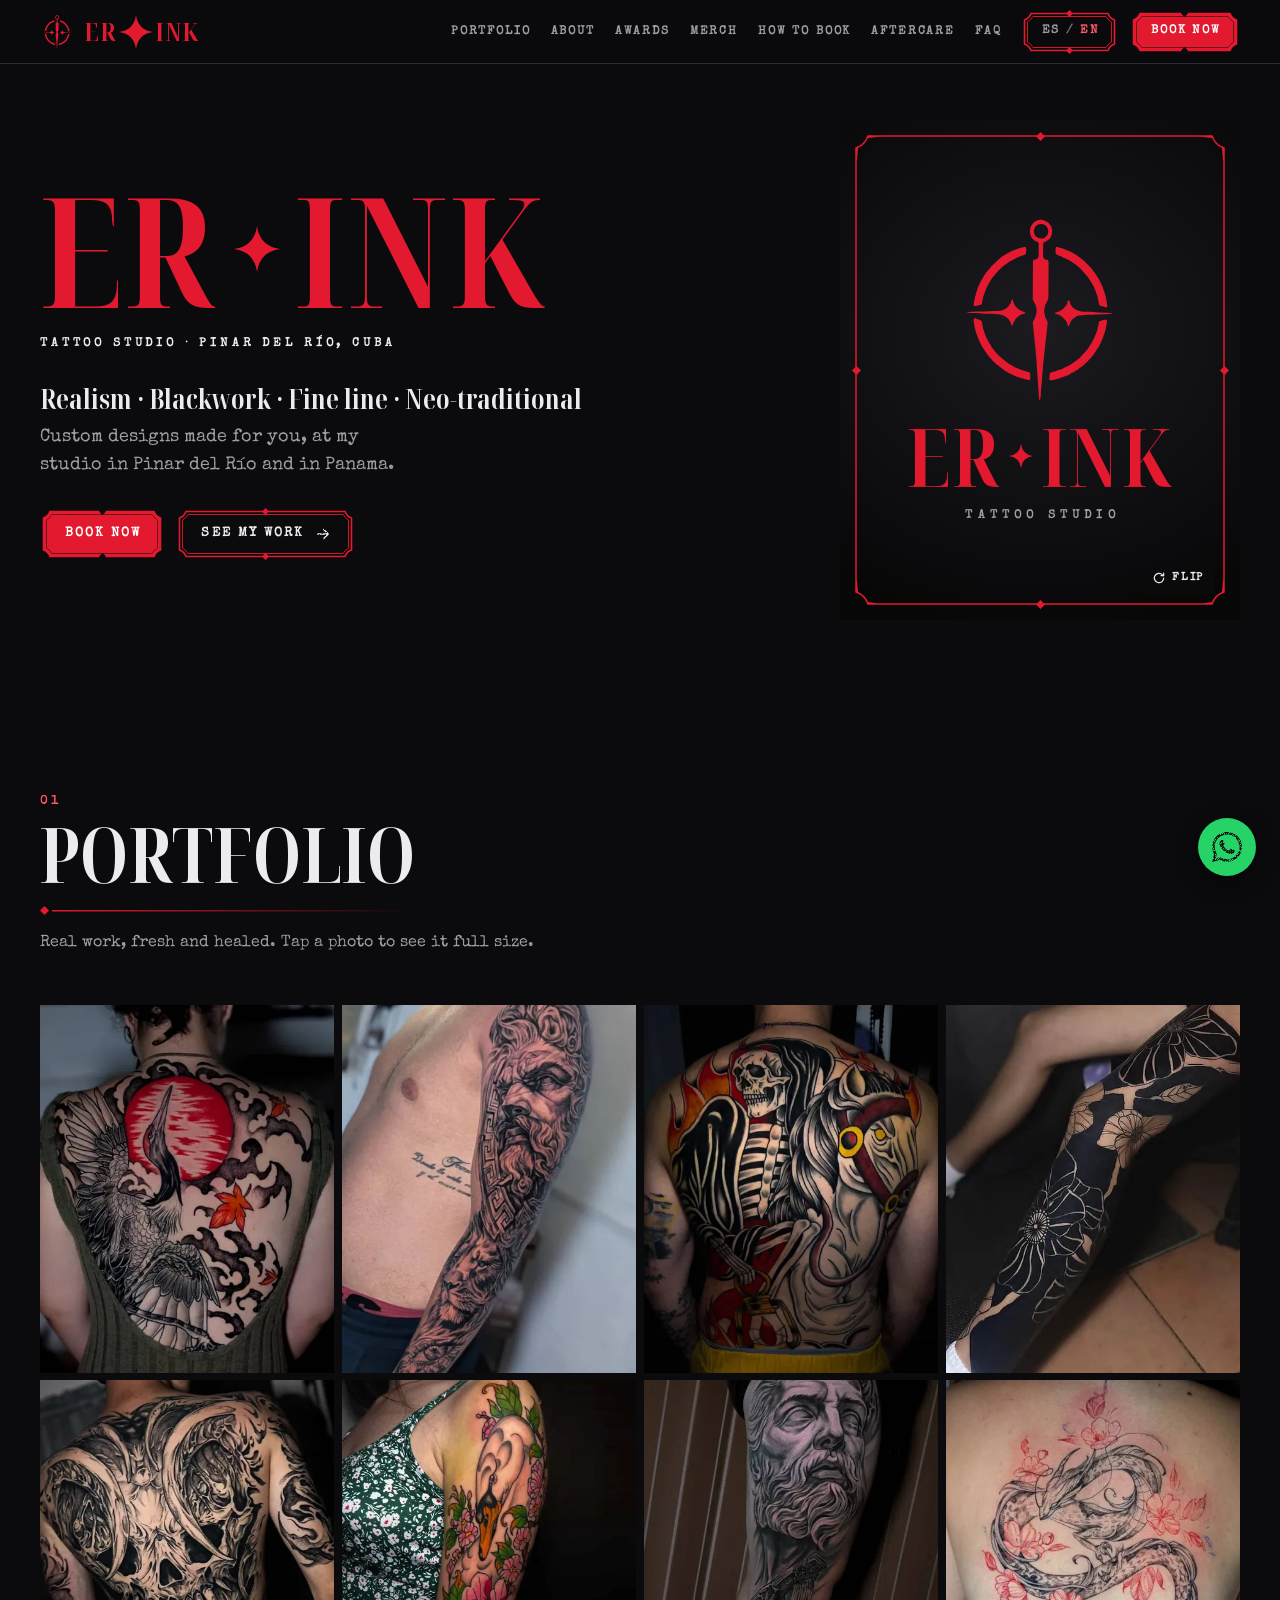
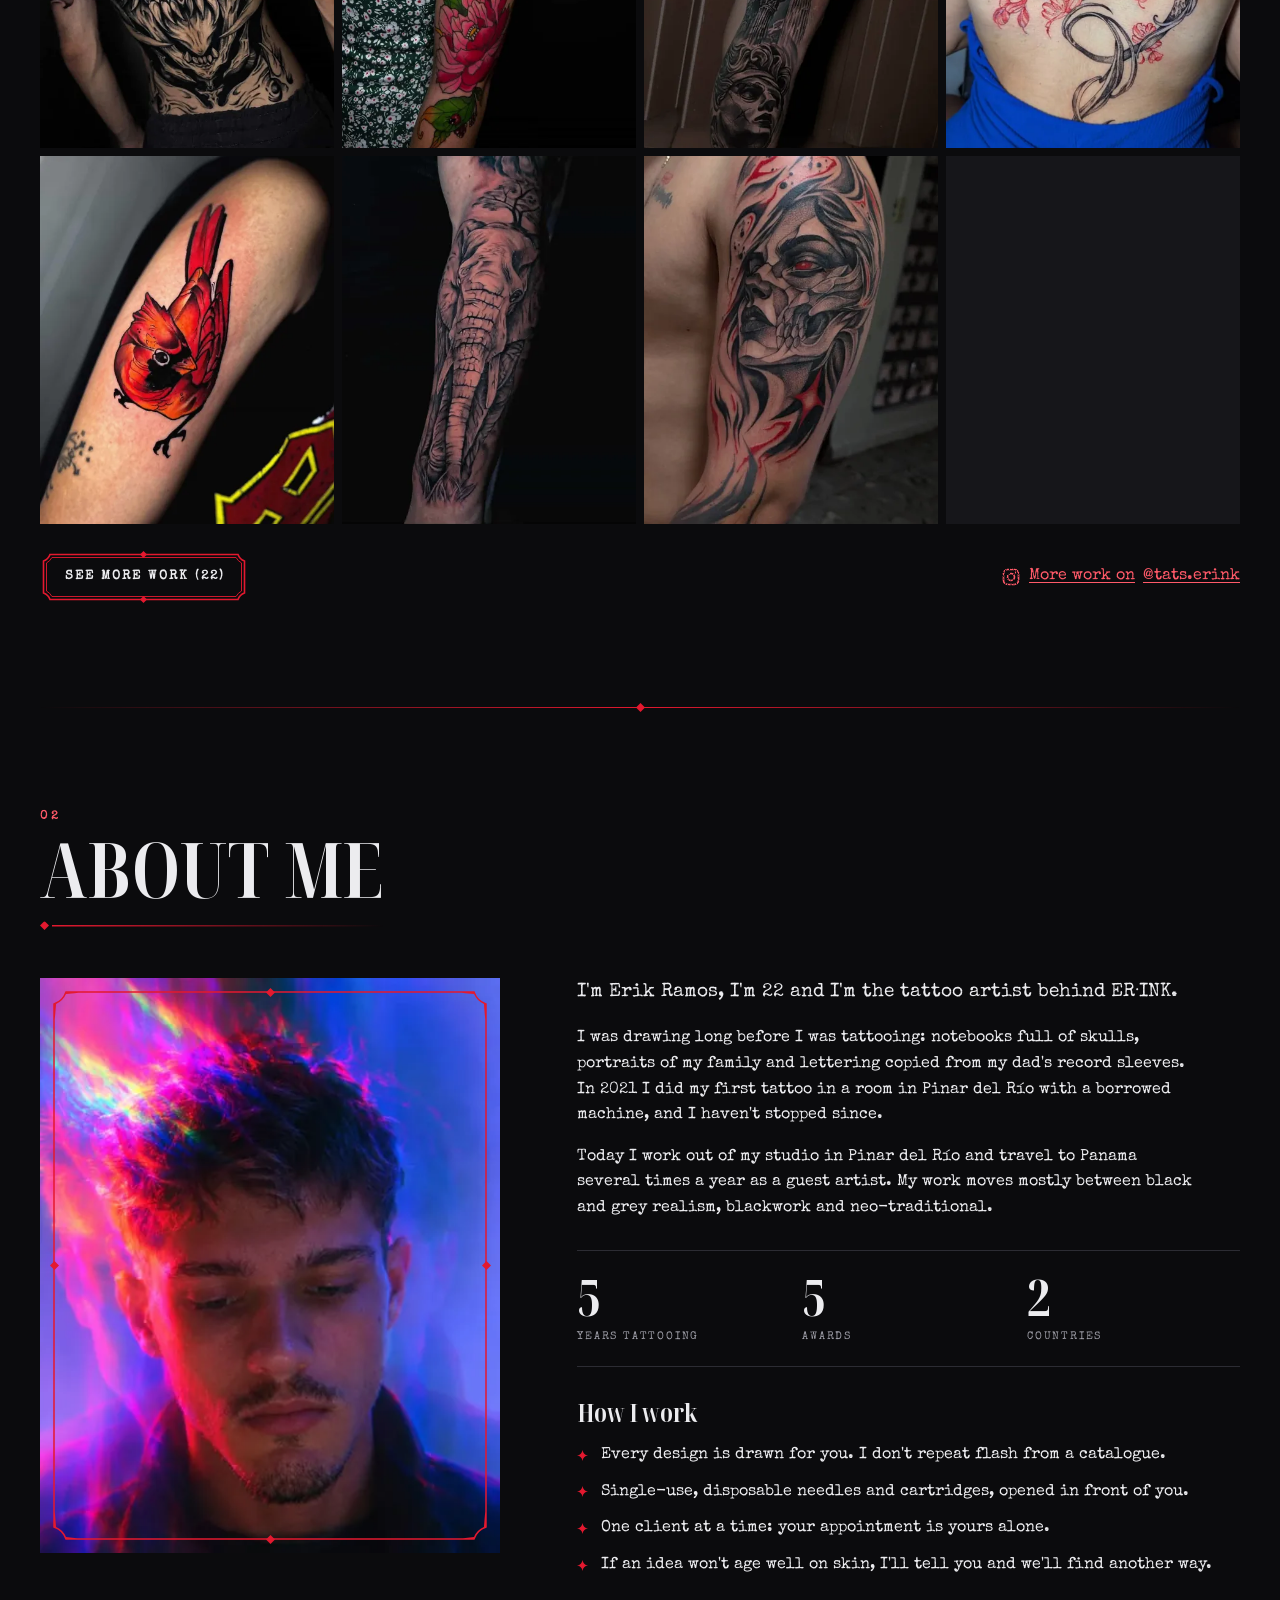
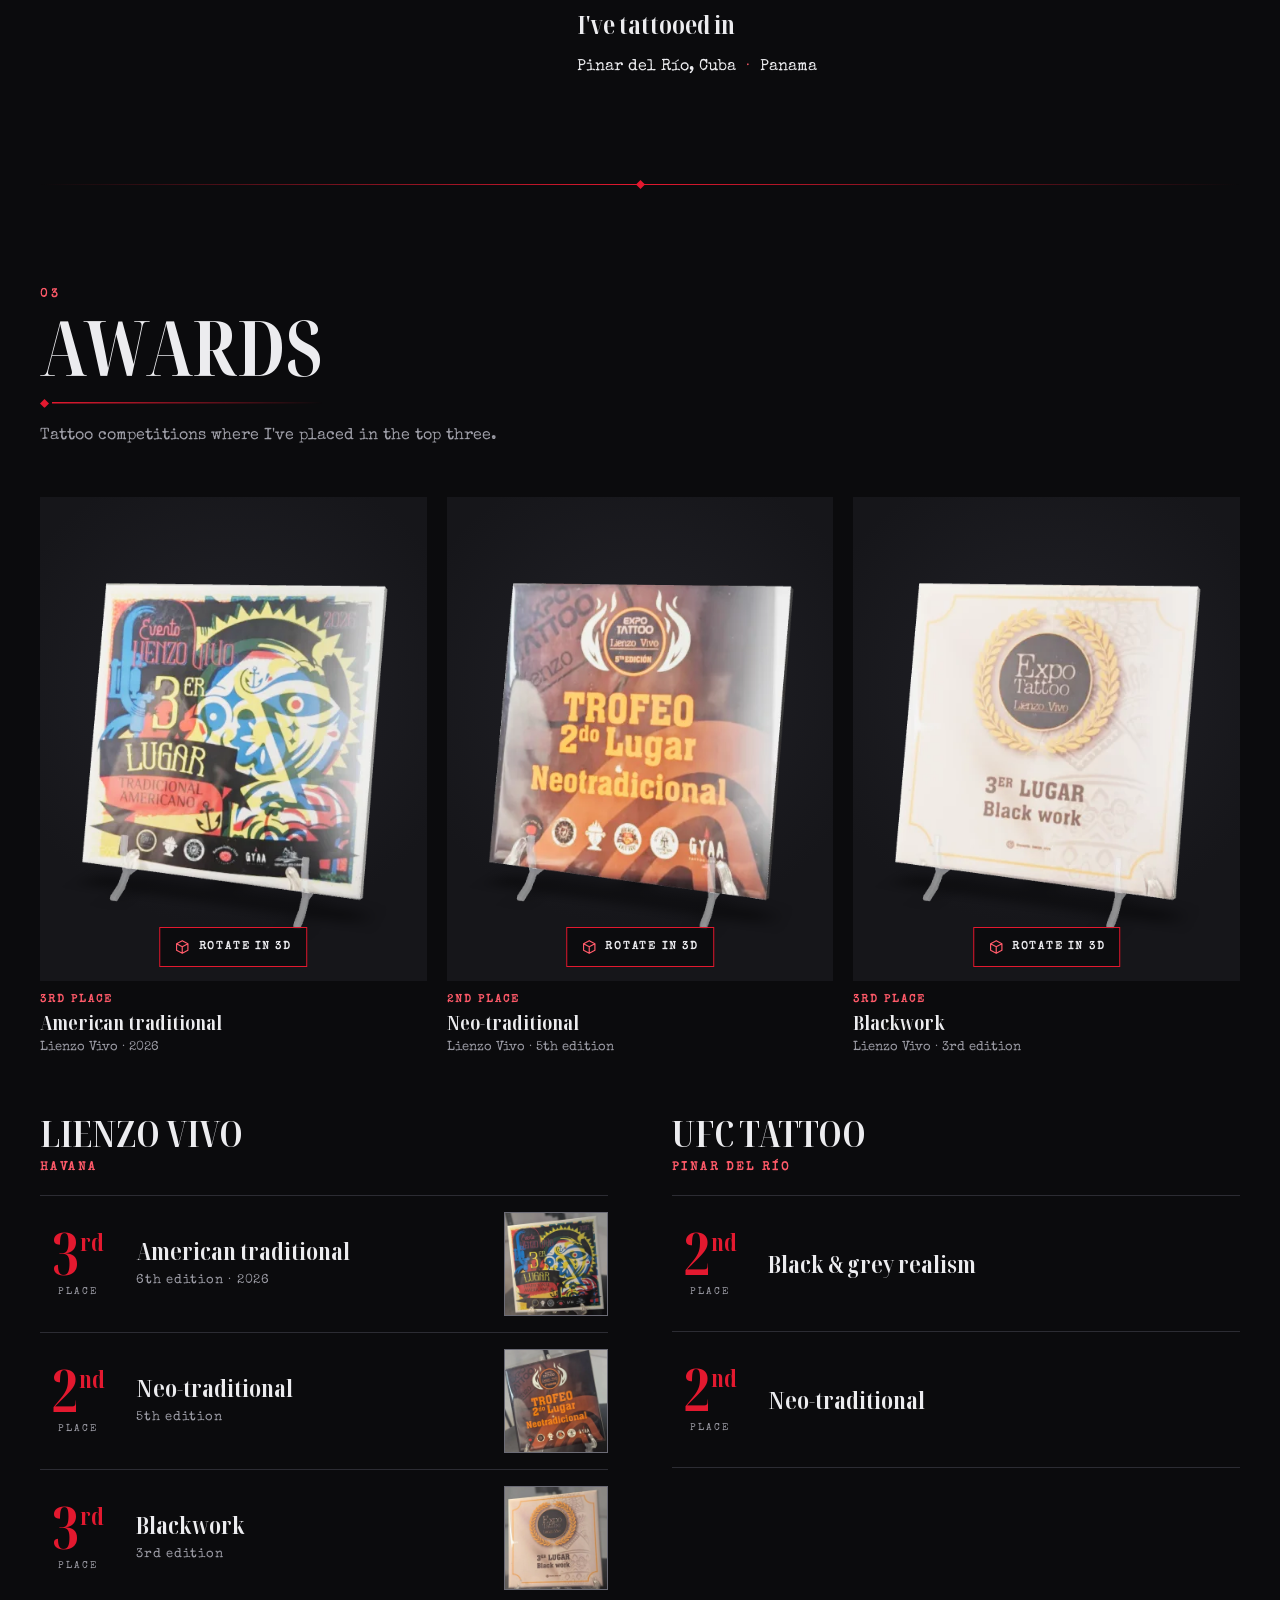
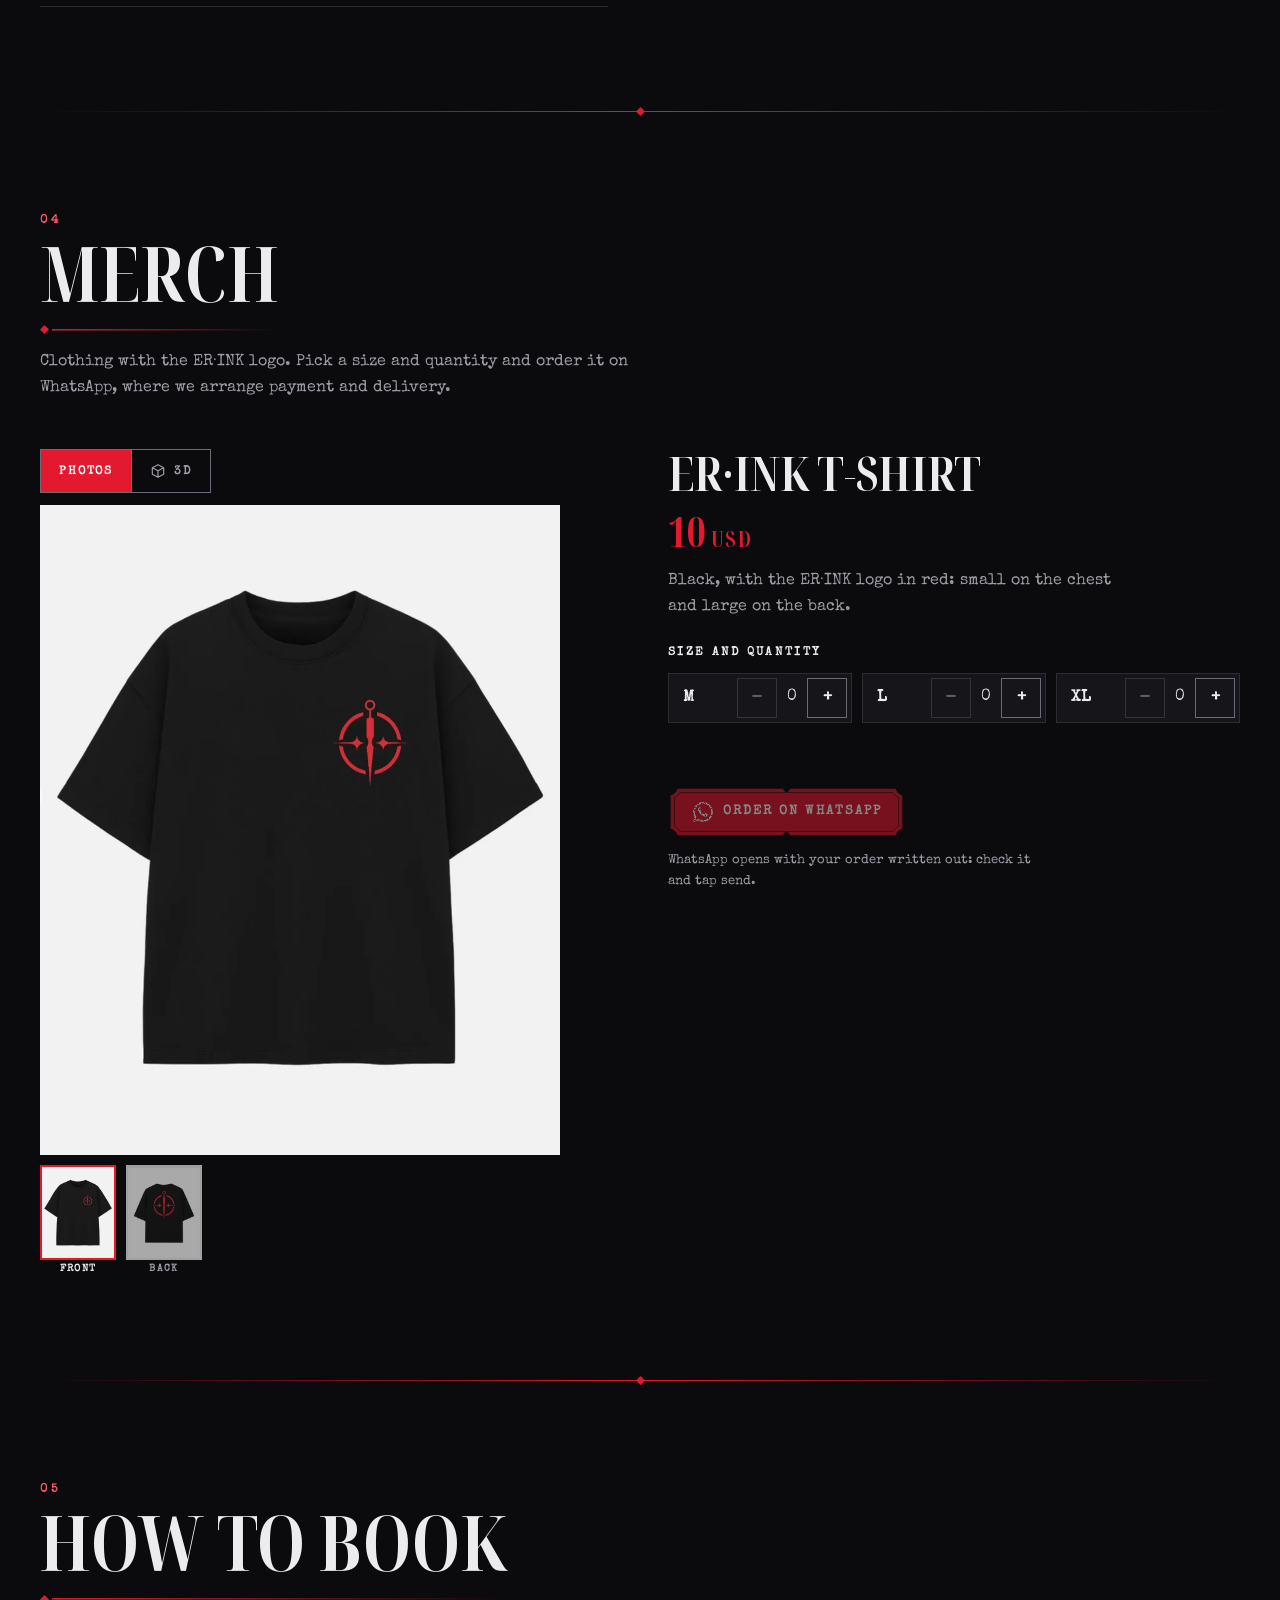
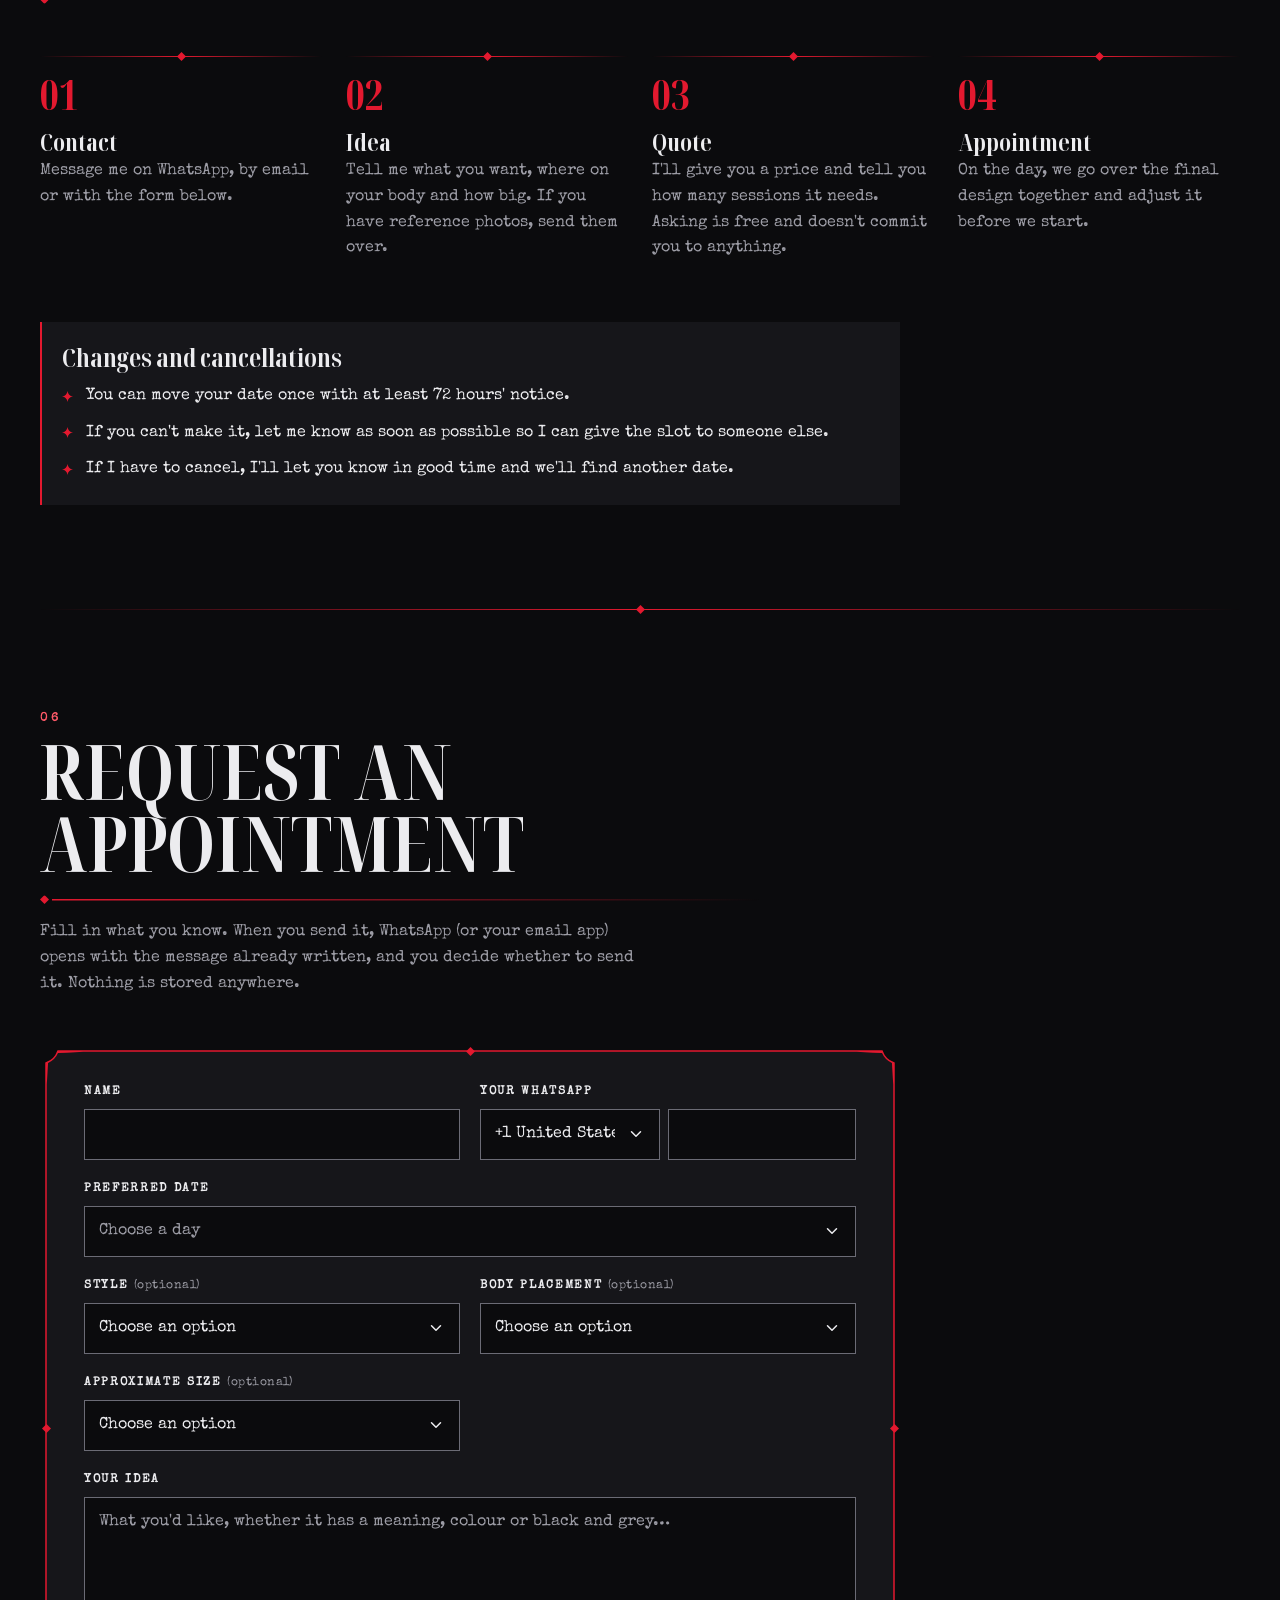
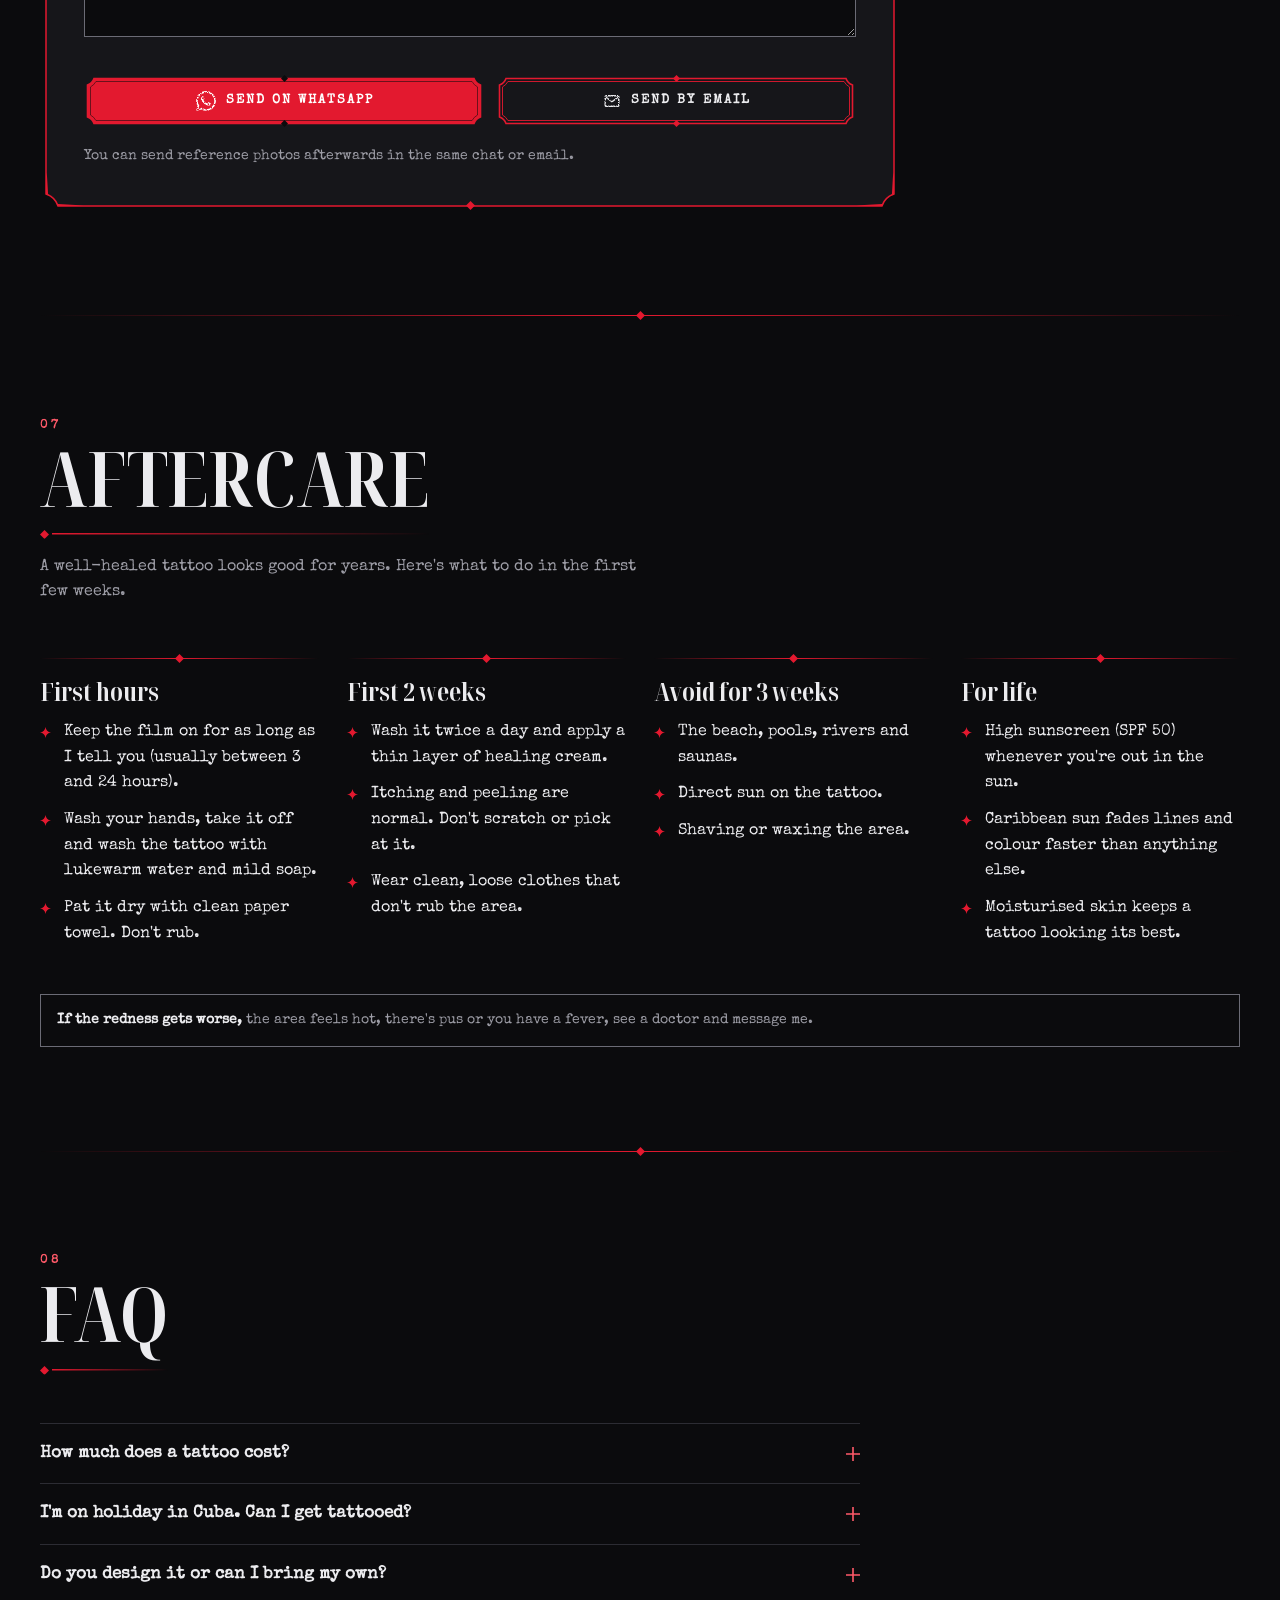
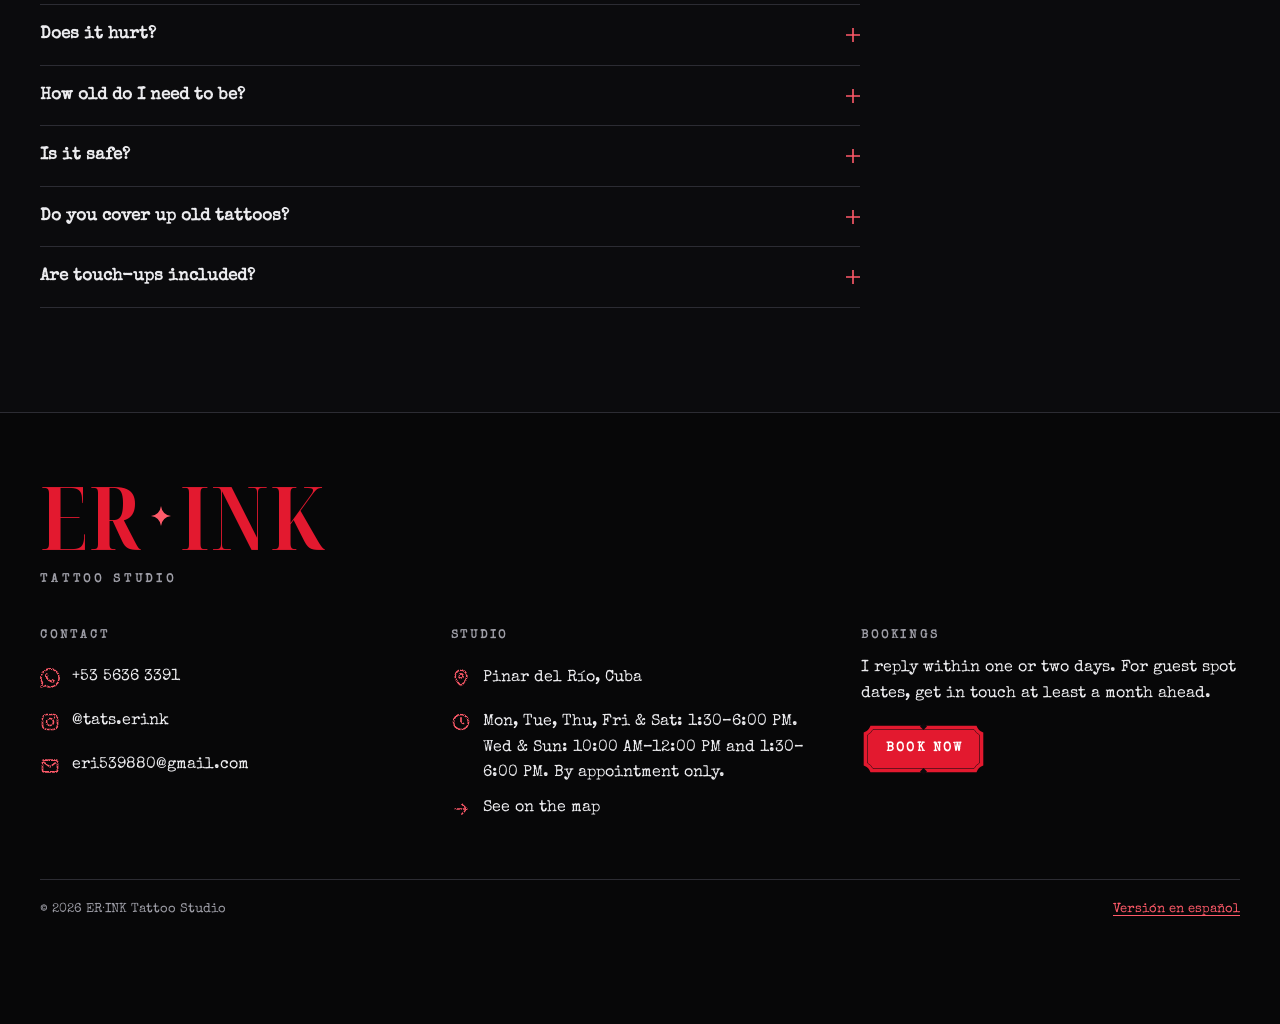
==== commit cb437096: "Tienda pasa a llamarse Merch y la web usa su dirección real - Sección, menú y enlace (#merch) en esp" ====
--- a/en/index.html
+++ b/en/index.html
@@ -11,8 +11,7 @@
   Los textos de aquí son la traducción de los de index.html: si cambias
   algo allí, cambia lo mismo aquí.
 
-  ✏️ MODIFICAR: "https://erink.example.com" es un dominio de ejemplo.
-  Cámbialo con "Buscar y reemplazar" (ver index.html).
+  La dirección de la web es https://erinktattoo.github.io (ver index.html).
   ===================================================================
 -->
 
@@ -45,10 +44,10 @@
 <link rel="preload" href="../fuentes/erink-type.woff2" as="font" type="font/woff2" crossorigin>
 <link rel="stylesheet" href="../css/estilos.css">
 
-<link rel="canonical" href="https://erink.example.com/en/">
-<link rel="alternate" hreflang="es" href="https://erink.example.com/">
-<link rel="alternate" hreflang="en" href="https://erink.example.com/en/">
-<link rel="alternate" hreflang="x-default" href="https://erink.example.com/">
+<link rel="canonical" href="https://erinktattoo.github.io/en/">
+<link rel="alternate" hreflang="es" href="https://erinktattoo.github.io/">
+<link rel="alternate" hreflang="en" href="https://erinktattoo.github.io/en/">
+<link rel="alternate" hreflang="x-default" href="https://erinktattoo.github.io/">
 
 <meta name="theme-color" content="#0b0b0d">
 <link rel="icon" href="../favicon.ico" sizes="32x32">
@@ -59,8 +58,8 @@
 <meta property="og:site_name" content="ER·INK Tattoo Studio">
 <meta property="og:title" content="ER·INK Tattoo Studio · Pinar del Río, Cuba">
 <meta property="og:description" content="Realism, blackwork, fine line and neo-traditional. See the portfolio and book your appointment on WhatsApp.">
-<meta property="og:url" content="https://erink.example.com/en/">
-<meta property="og:image" content="https://erink.example.com/img/compartir.jpg">
+<meta property="og:url" content="https://erinktattoo.github.io/en/">
+<meta property="og:image" content="https://erinktattoo.github.io/img/compartir.jpg">
 <meta property="og:image:type" content="image/jpeg">
 <meta property="og:image:width" content="1200">
 <meta property="og:image:height" content="630">
@@ -74,12 +73,12 @@
 {
   "@context": "https://schema.org",
   "@type": "TattooParlor",
-  "@id": "https://erink.example.com/#estudio",
+  "@id": "https://erinktattoo.github.io/#estudio",
   "name": "ER·INK Tattoo Studio",
   "description": "Tattoo studio in Pinar del Río, Cuba. Realism, blackwork, fine line and neo-traditional, with guest spots in Panama.",
-  "url": "https://erink.example.com/en/",
-  "image": "https://erink.example.com/img/compartir.jpg",
-  "logo": "https://erink.example.com/apple-touch-icon.png",
+  "url": "https://erinktattoo.github.io/en/",
+  "image": "https://erinktattoo.github.io/img/compartir.jpg",
+  "logo": "https://erinktattoo.github.io/apple-touch-icon.png",
   "telephone": "+53 5636 3391",
   "email": "eri539880@gmail.com",
   "priceRange": "$$",
@@ -187,7 +186,7 @@
         <li><a href="#portafolio">Portfolio</a></li>
         <li><a href="#sobre-mi">About</a></li>
         <li><a href="#premios">Awards</a></li>
-        <li><a href="#tienda">Shop</a></li>
+        <li><a href="#merch">Merch</a></li>
         <li><a href="#fechas">Dates</a></li>
         <li><a href="#reservar">How to book</a></li>
         <li><a href="#cuidados">Aftercare</a></li>
@@ -358,14 +357,14 @@
     </div>
   </section>
 
-  <!-- ============ 5. TIENDA ============ -->
+  <!-- ============ 5. MERCH ============ -->
   <!-- Los productos, sus precios, fotos y tallas están en datos/tienda.js -->
-  <section class="seccion" id="tienda" aria-labelledby="t-tienda">
+  <section class="seccion" id="merch" aria-labelledby="t-merch">
     <div class="contenedor">
       <header class="seccion-cab">
         <p class="seccion-num">04</p>
-        <h2 id="t-tienda">Shop</h2>
-        <p class="seccion-intro">ER·INK merch. Pick sizes and quantities and your order reaches me on WhatsApp, where we arrange payment and delivery.</p>
+        <h2 id="t-merch">Merch</h2>
+        <p class="seccion-intro">Clothing with the ER·INK logo. Pick a size and quantity and order it on WhatsApp, where we arrange payment and delivery.</p>
       </header>
       <div class="tienda" id="lista-tienda"></div>
     </div>
--- a/css/estilos.css
+++ b/css/estilos.css
@@ -349,7 +349,7 @@
   .cabecera .btn { display: inline-flex; }
 }
 
-/* Con Premios y Tienda el menú en español mide unos 1180 px en total:
+/* Con Premios y Merch el menú en español mide unos 1170 px en total:
    por debajo de 1220 px se usa el botón de menú. */
 @media (min-width: 1220px) {
   .menu-btn { display: none; }
@@ -977,7 +977,7 @@
   .premios { grid-template-columns: repeat(2, minmax(0, 1fr)); gap: 48px 64px; align-items: start; }
 }
 
-/* ---------- 4b. Modelos 3D (vitrina de trofeos y tienda) ---------- */
+/* ---------- 4b. Modelos 3D (vitrina de trofeos y merch) ---------- */
 
 /* Caja con la imagen del modelo; al pulsar "Girar en 3D" se cambia por el
    visor (model-viewer), que se gira con el dedo o el ratón. */
@@ -1057,7 +1057,7 @@
   }
 }
 
-/* ---------- 4c. Tienda ---------- */
+/* ---------- 4c. Merch (datos/tienda.js) ---------- */
 
 .tienda { display: grid; gap: 64px; }
 .producto { display: grid; gap: 28px; }
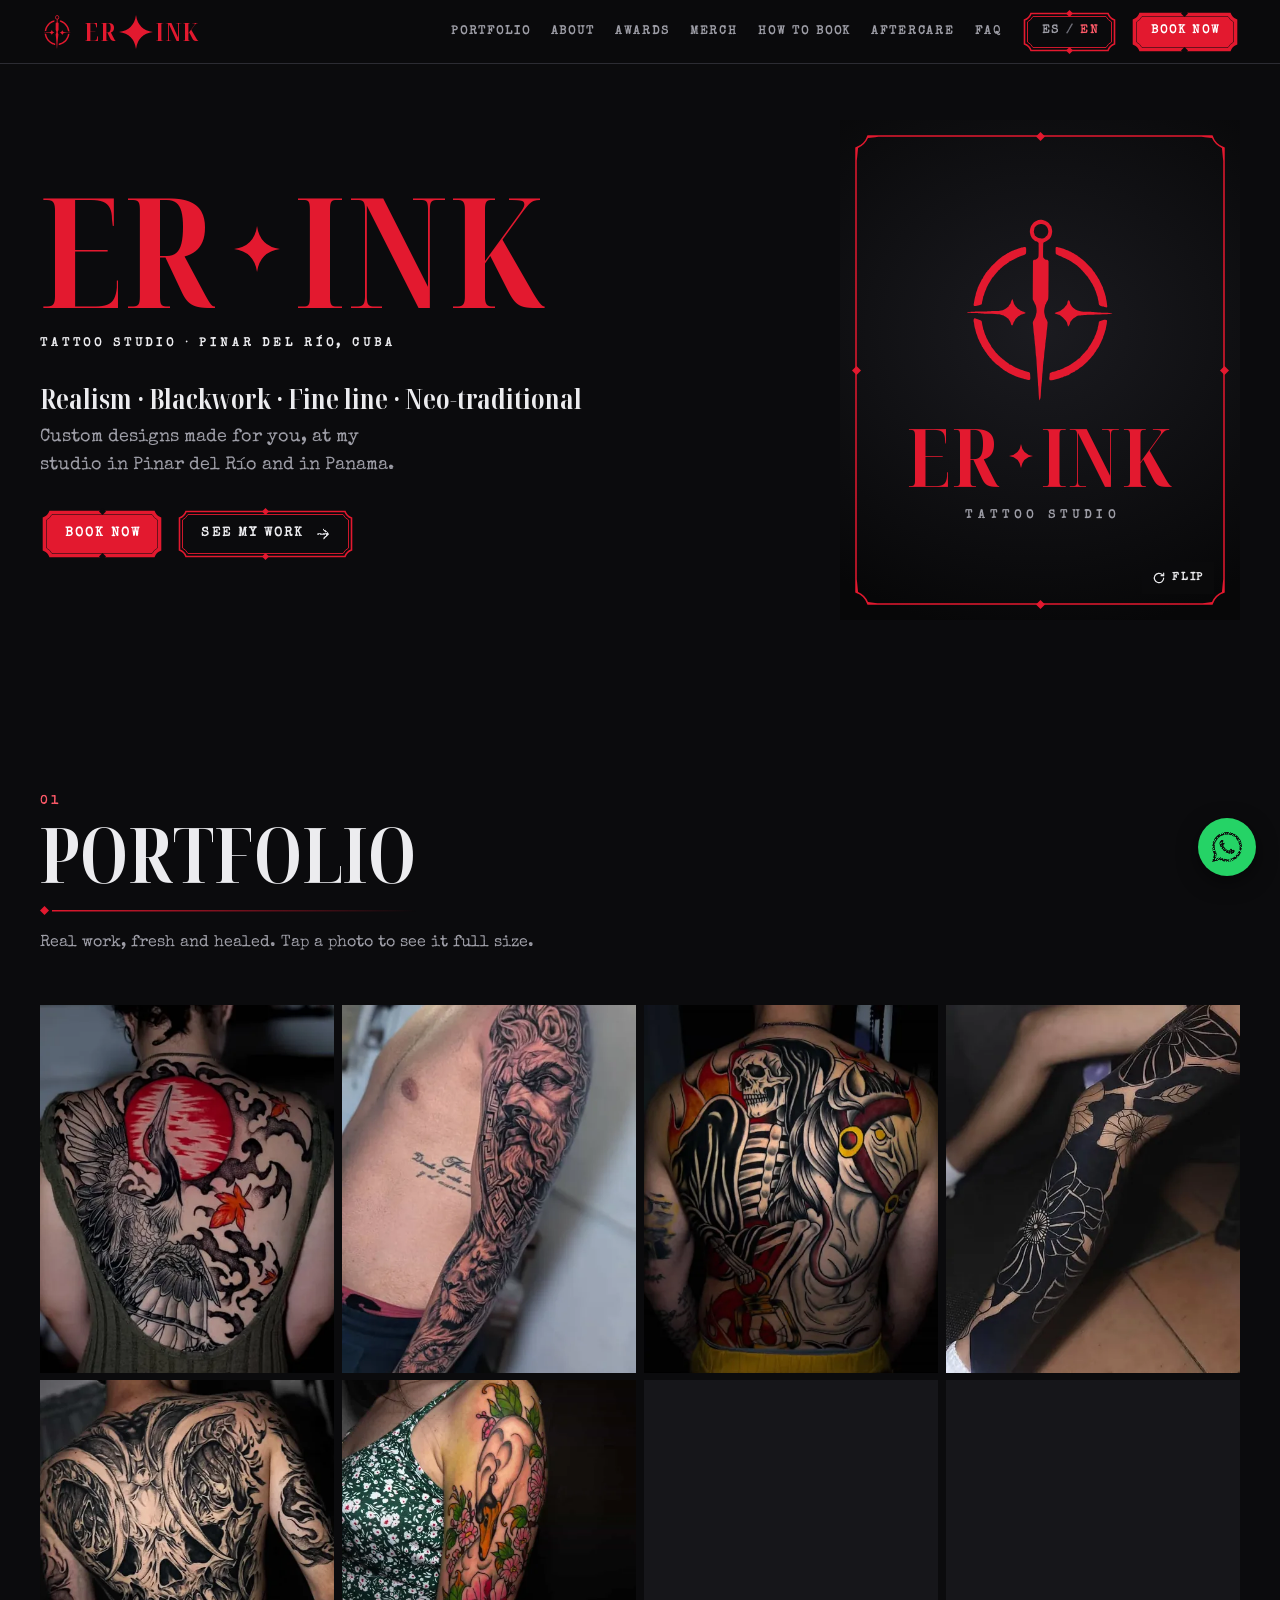
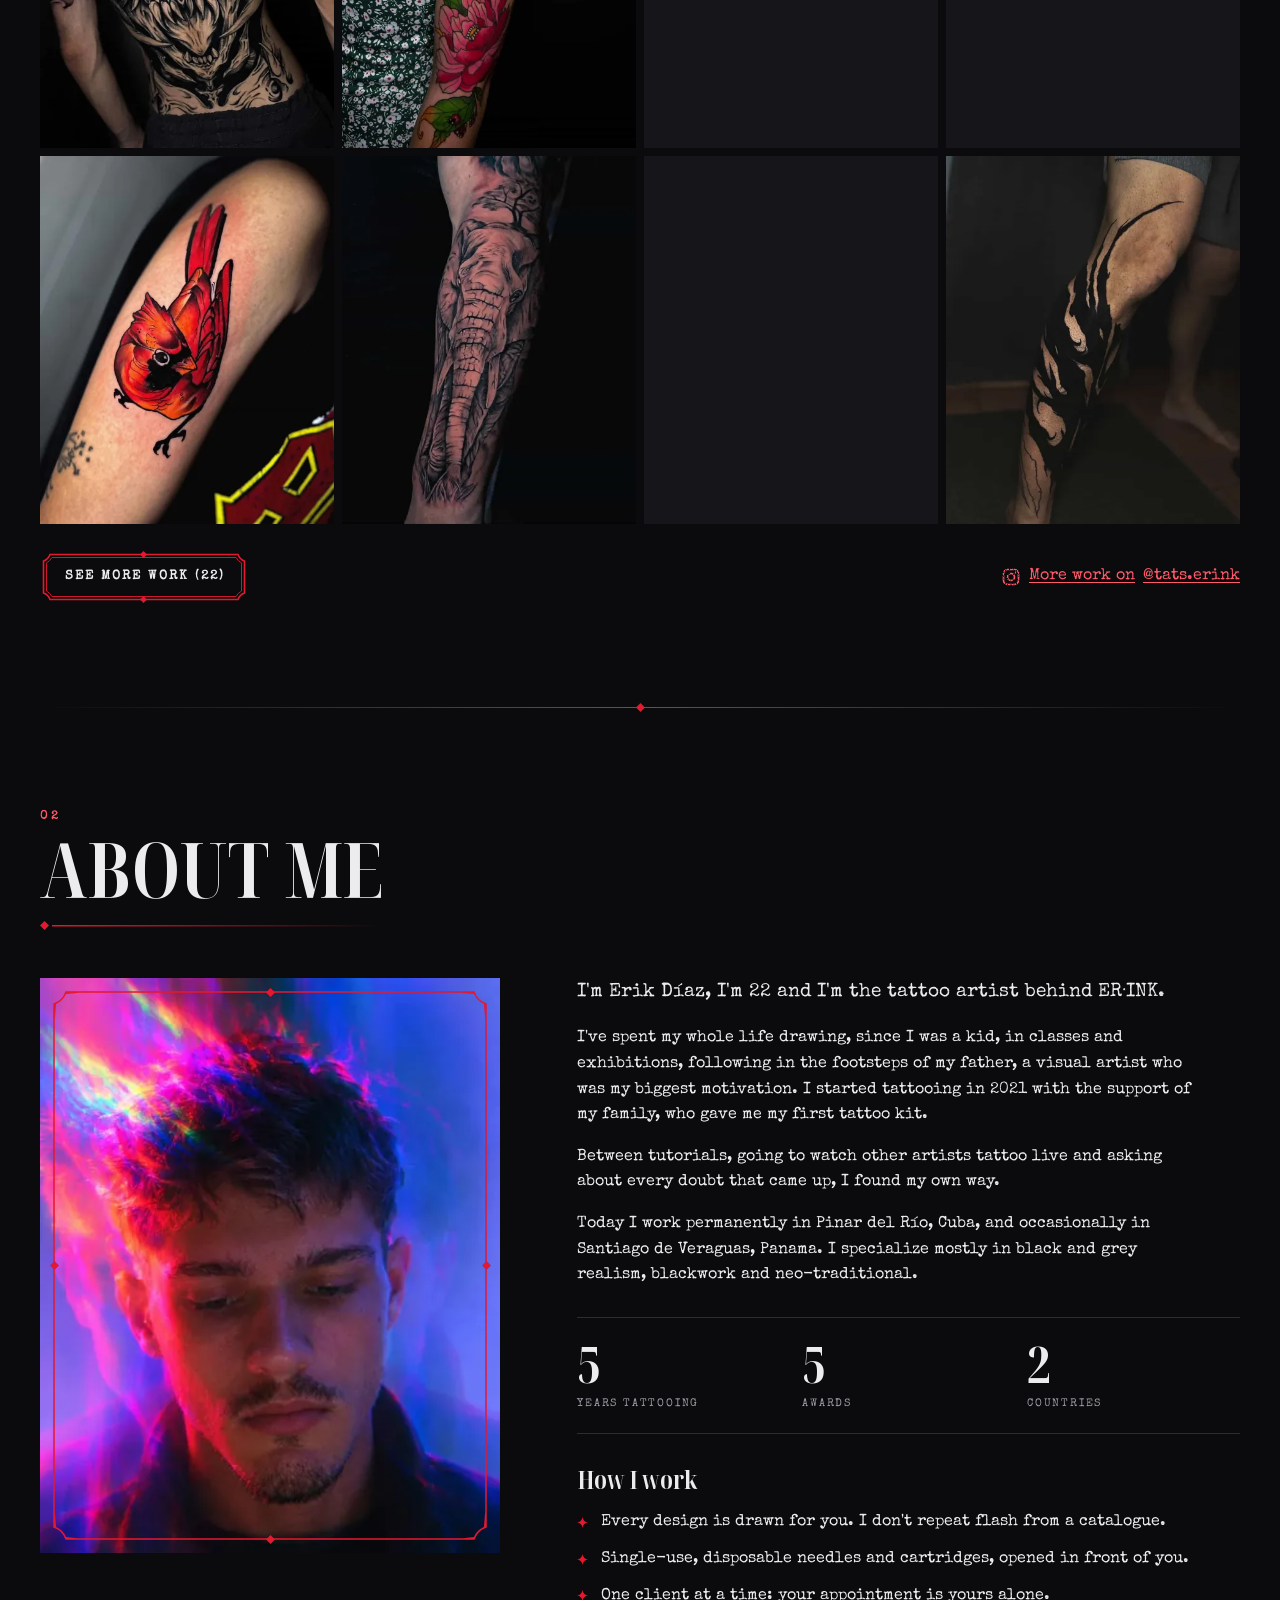
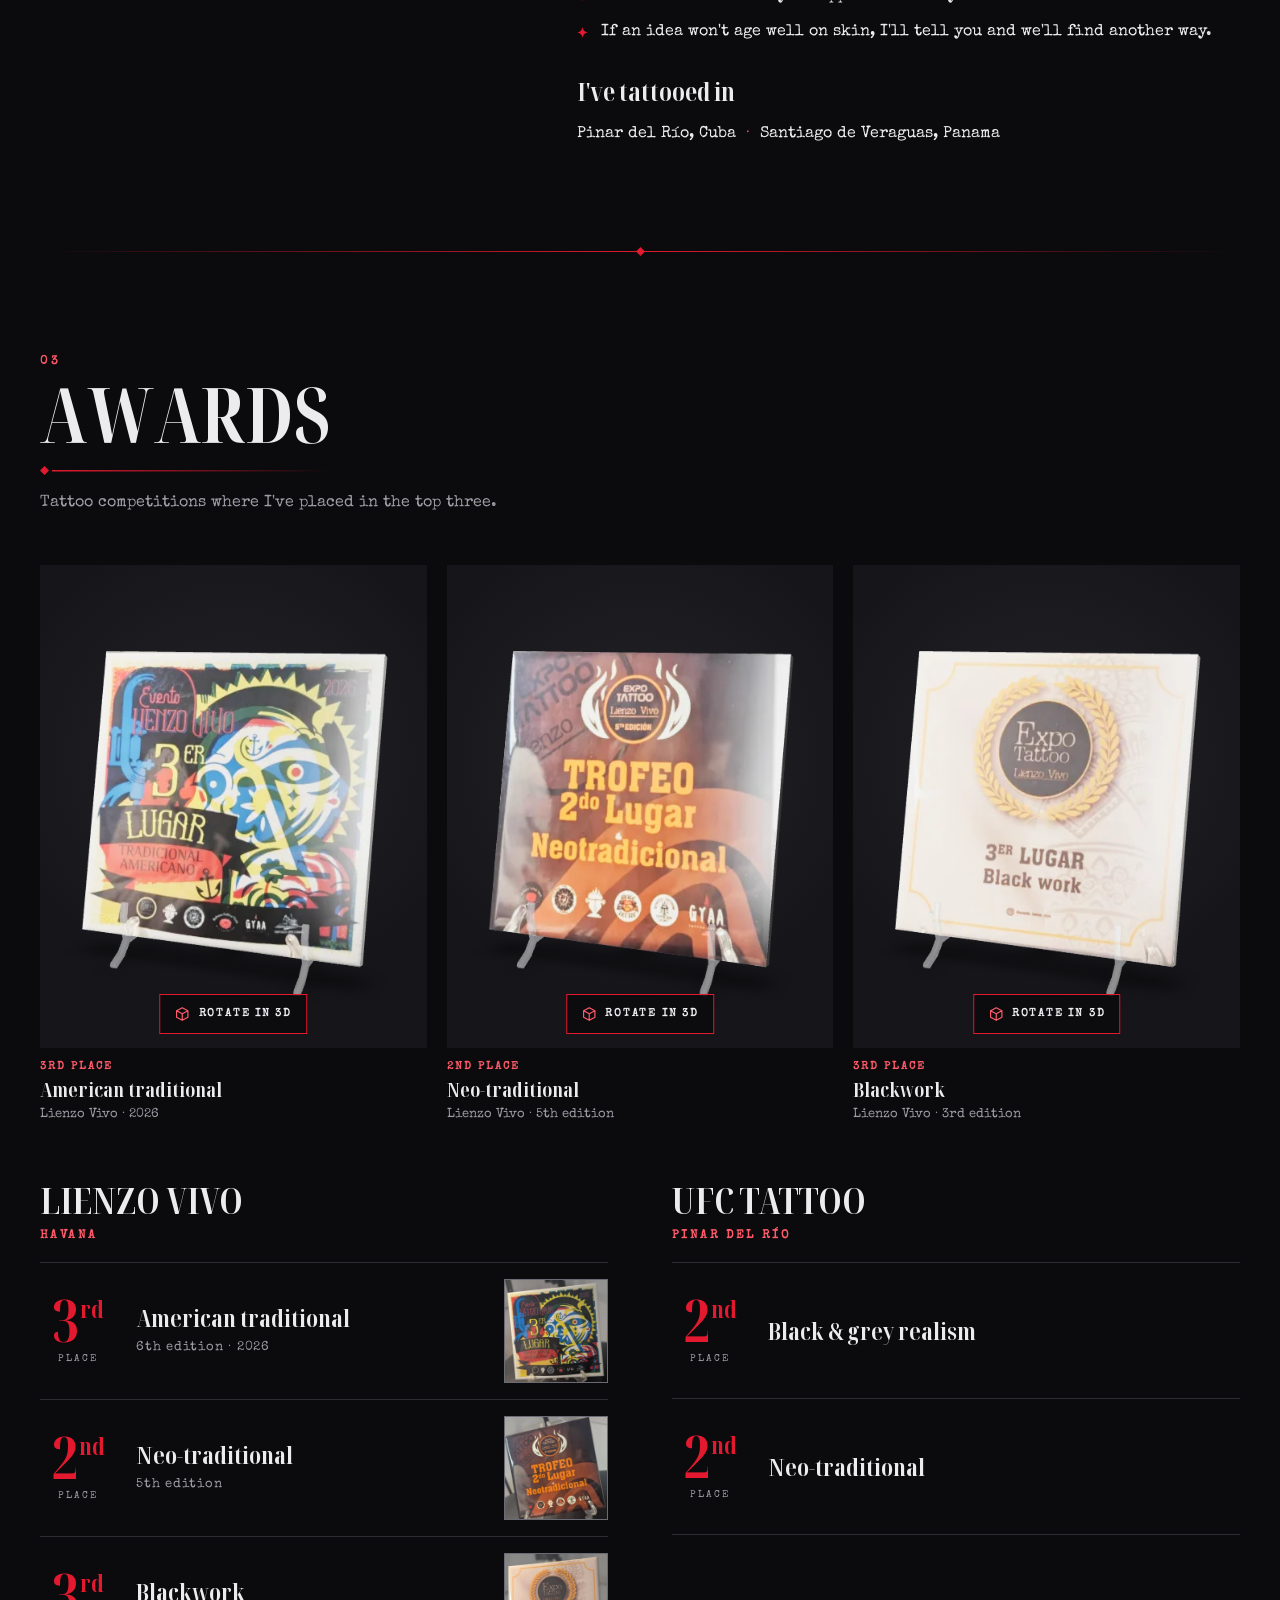
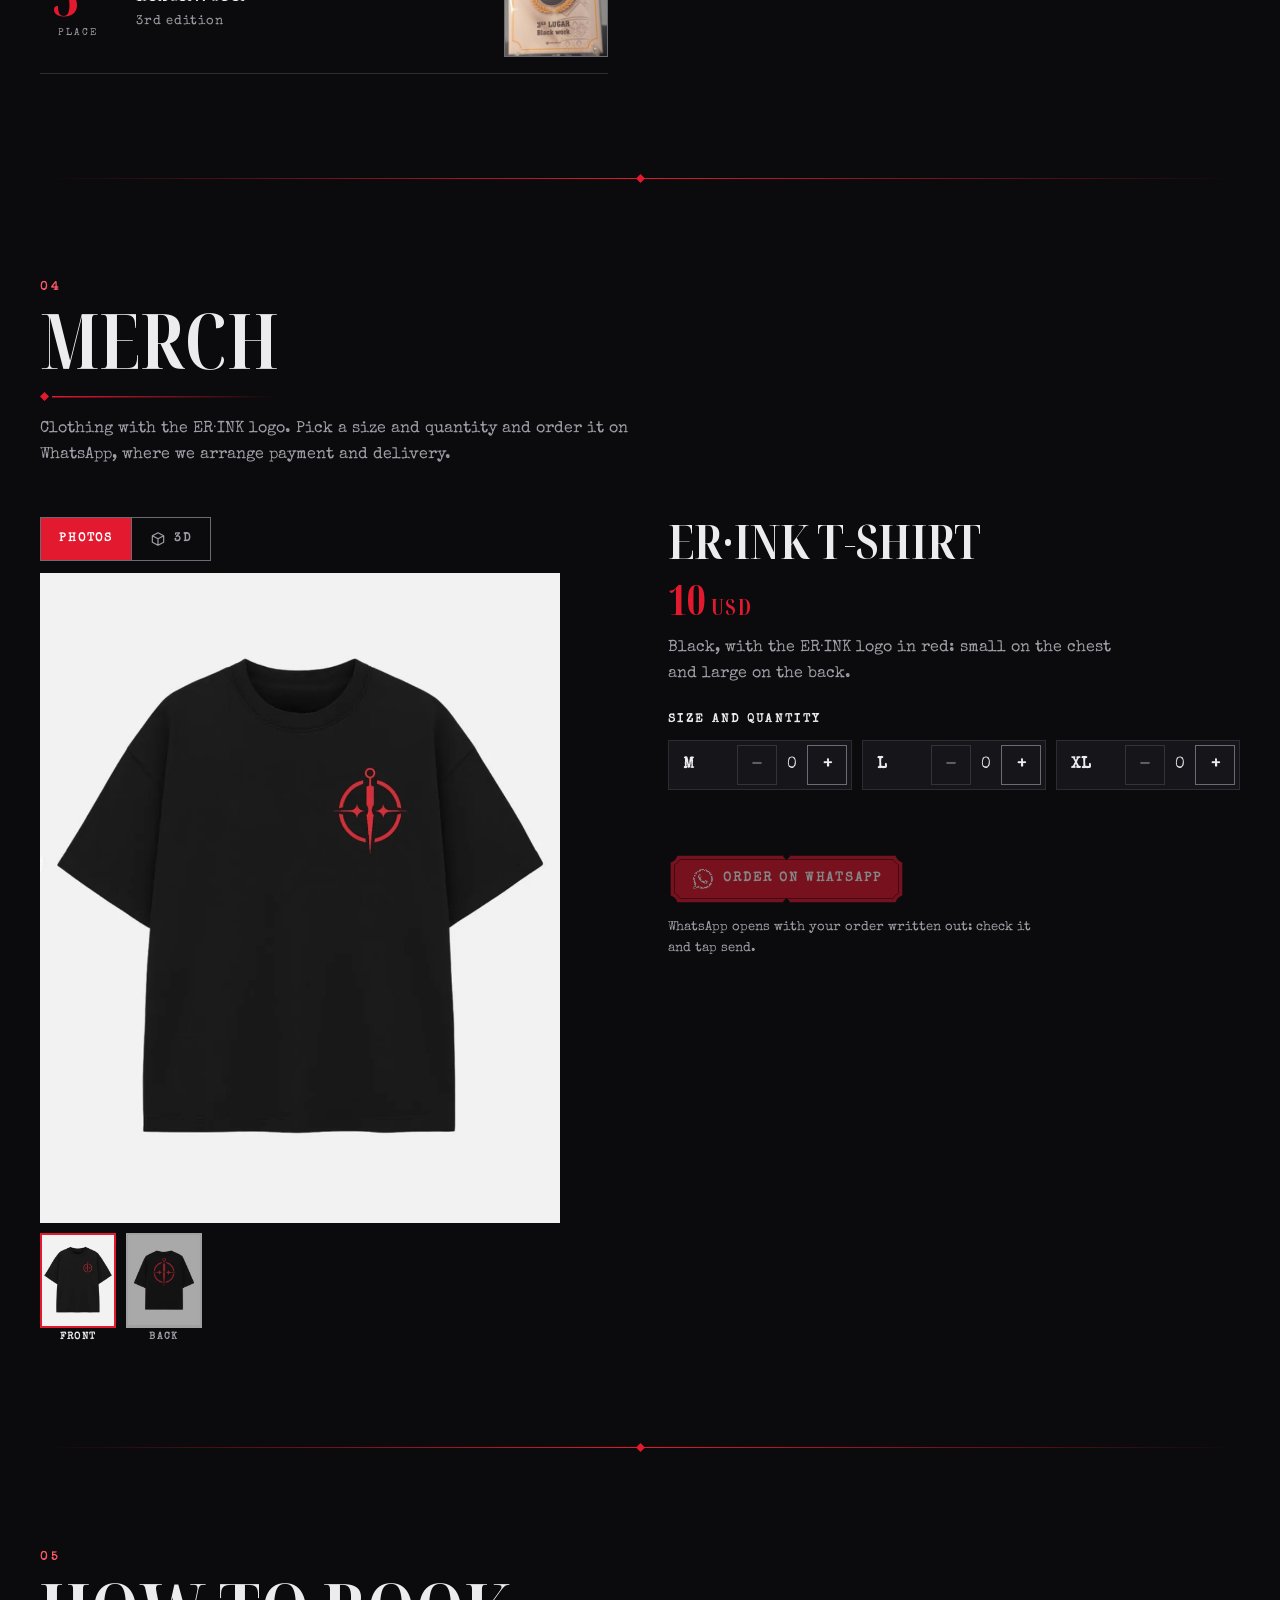
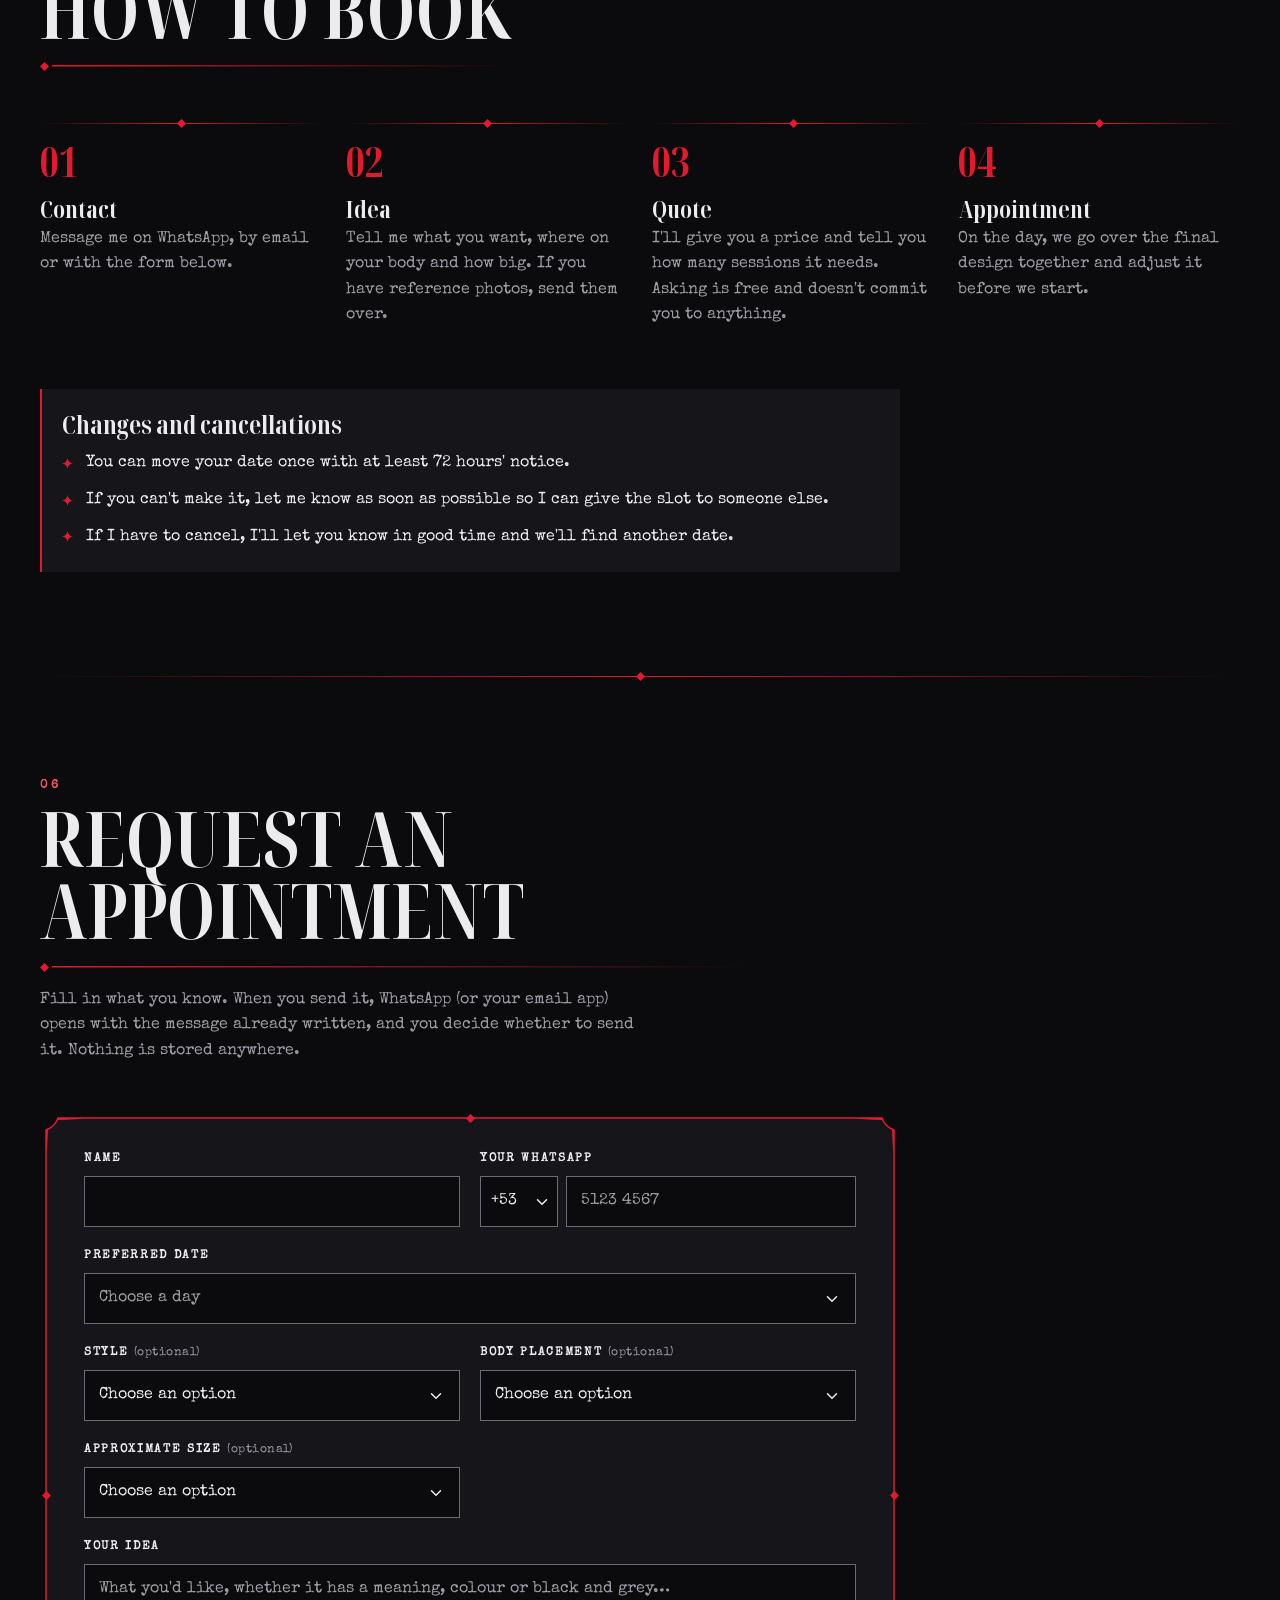
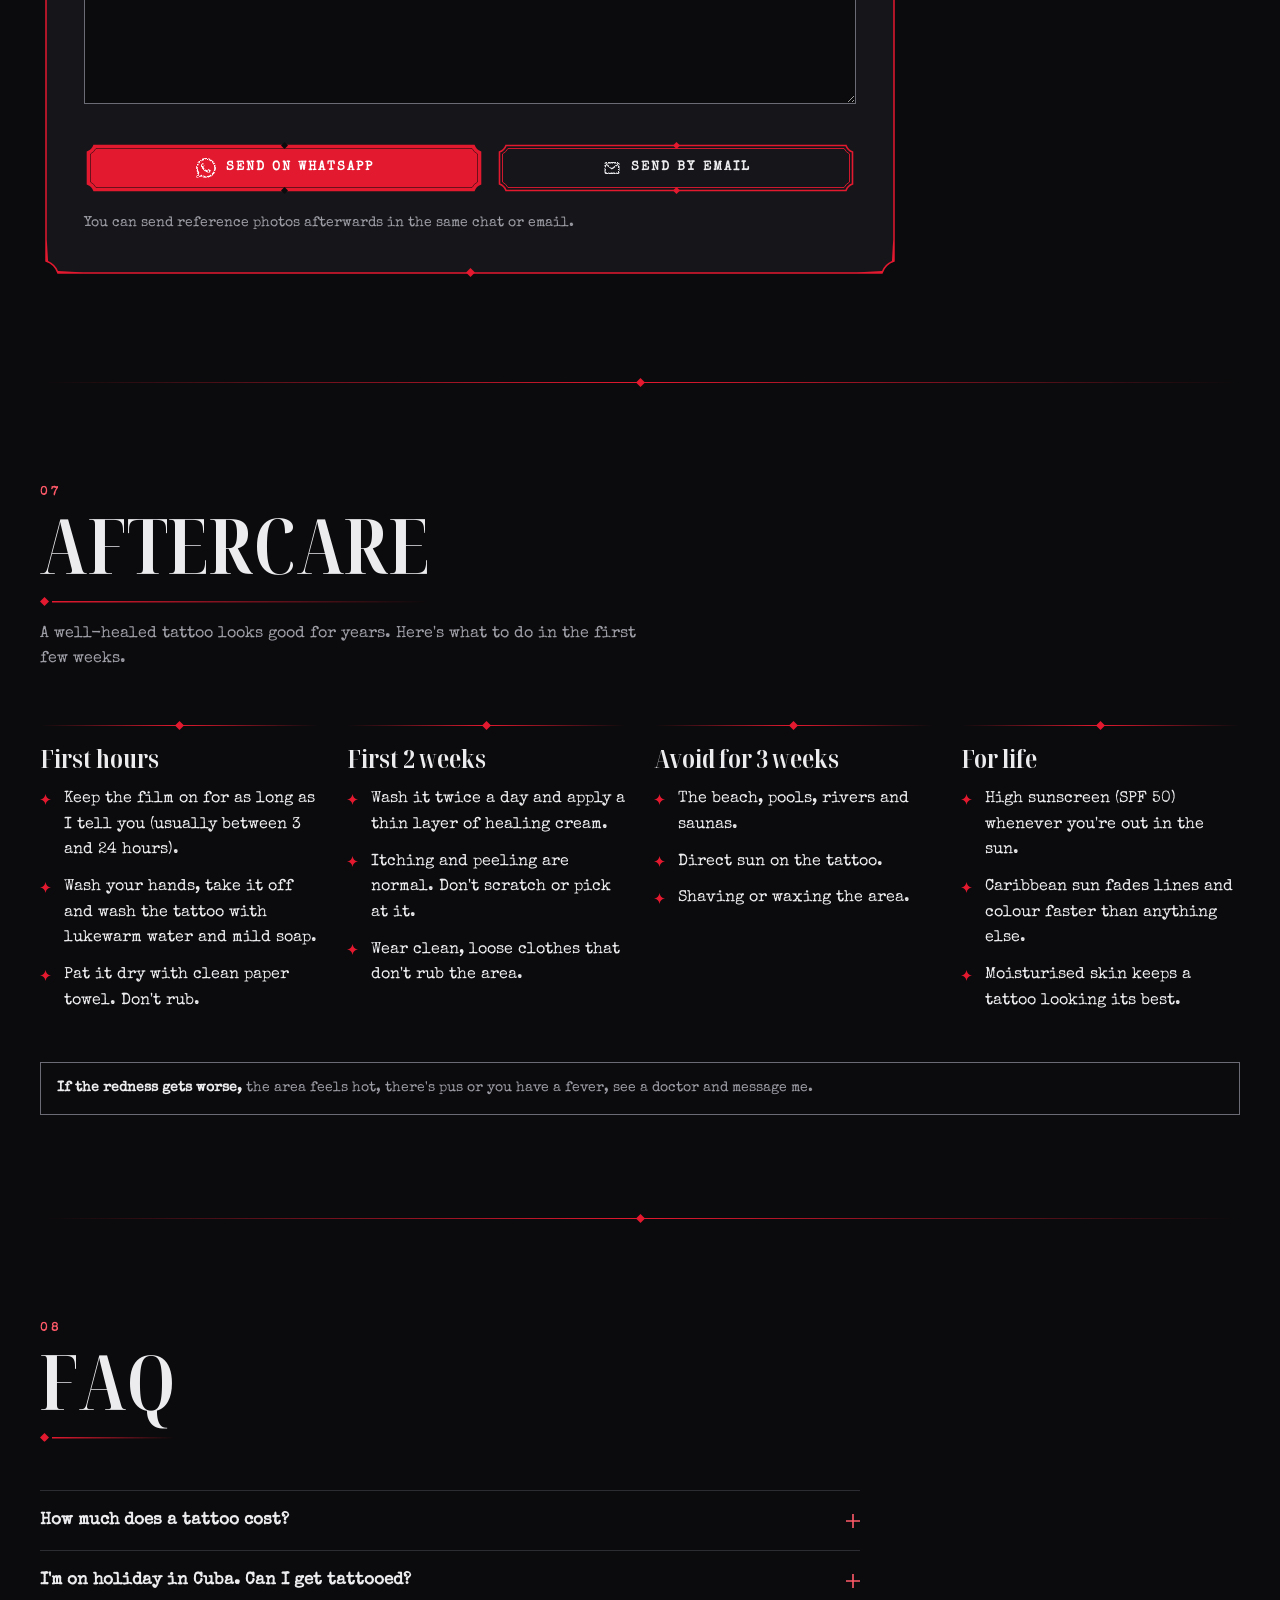
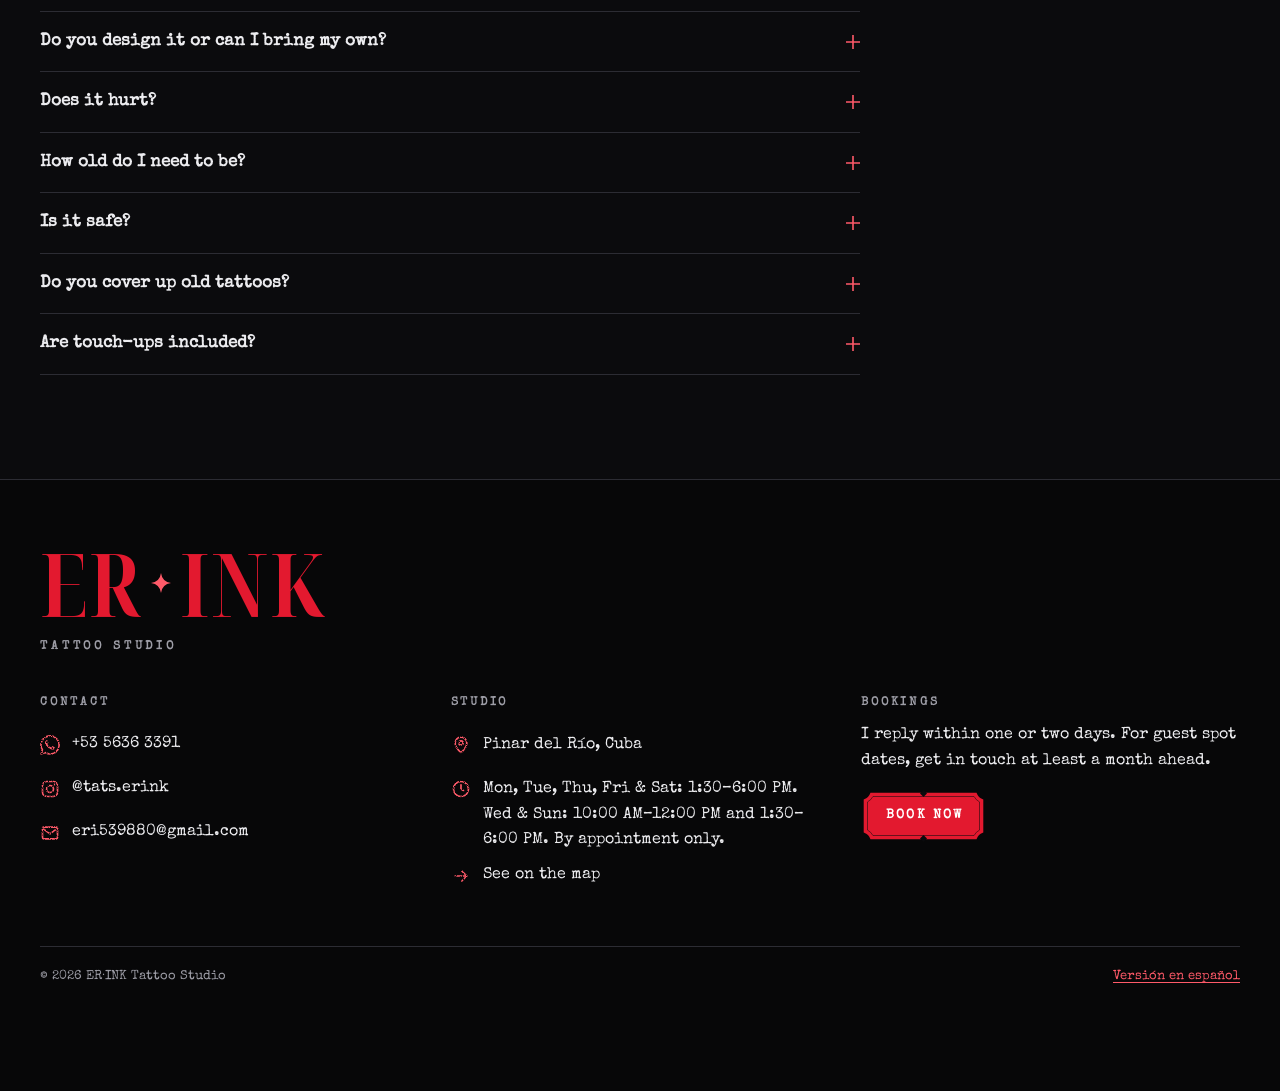
==== commit d642a1f2: "Títulos letra a letra, prefijo corto, menú del móvil y Sobre mí - Los títulos de sección aparecen le" ====
--- a/en/index.html
+++ b/en/index.html
@@ -102,7 +102,7 @@
     "closes": "12:00"
   }],
   "sameAs": ["https://www.instagram.com/tats.erink/"],
-  "founder": { "@type": "Person", "name": "Erik Ramos", "jobTitle": "Tattoo artist" },
+  "founder": { "@type": "Person", "name": "Erik Díaz", "jobTitle": "Tattoo artist" },
   "knowsLanguage": ["es", "en"]
 }
 </script>
@@ -305,15 +305,16 @@
                srcset="../img/artista/artista-480.webp 480w, ../img/artista/artista-960.webp 960w"
                sizes="(min-width: 960px) 460px, 100vw"
                width="960" height="1200" loading="lazy" decoding="async"
-               alt="Portrait of Erik Ramos, the tattoo artist behind ER·INK">
+               alt="Portrait of Erik Díaz, the tattoo artist behind ER·INK">
           <div class="marco" aria-hidden="true"></div>
         </div>
 
         <div class="sobre-texto">
           <!-- ✏️ MODIFICAR: nombre, historia y experiencia, en inglés -->
-          <p class="destacado">I'm Erik Ramos, I'm <span data-edad="2004-03-25">22</span> and I'm the tattoo artist behind ER·INK.</p>
-          <p>I was drawing long before I was tattooing: notebooks full of skulls, portraits of my family and lettering copied from my dad's record sleeves. In 2021 I did my first tattoo in a room in Pinar del Río with a borrowed machine, and I haven't stopped since.</p>
-          <p>Today I work out of my studio in Pinar del Río and travel to Panama several times a year as a guest artist. My work moves mostly between black and grey realism, blackwork and neo-traditional.</p>
+          <p class="destacado">I'm Erik Díaz, I'm <span data-edad="2004-03-25">22</span> and I'm the tattoo artist behind ER·INK.</p>
+          <p>I've spent my whole life drawing, since I was a kid, in classes and exhibitions, following in the footsteps of my father, a visual artist who was my biggest motivation. I started tattooing in 2021 with the support of my family, who gave me my first tattoo kit.</p>
+          <p>Between tutorials, going to watch other artists tattoo live and asking about every doubt that came up, I found my own way.</p>
+          <p>Today I work permanently in Pinar del Río, Cuba, and occasionally in Santiago de Veraguas, Panama. I specialize mostly in black and grey realism, blackwork and neo-traditional.</p>
 
           <!-- ✏️ MODIFICAR: cifras -->
           <div class="cifras">
@@ -335,7 +336,7 @@
             <!-- ✏️ MODIFICAR: ciudades y países donde has trabajado, en inglés -->
             <ul class="lugares">
               <li>Pinar del Río, Cuba</li>
-              <li>Panama</li>
+              <li>Santiago de Veraguas, Panama</li>
             </ul>
           </div>
         </div>
--- a/css/estilos.css
+++ b/css/estilos.css
@@ -301,24 +301,29 @@
 
 html.js .nav.abierta {
   display: block;
-  position: absolute;
-  top: 100%;
-  left: 0; right: 0;
-  max-height: calc(100vh - var(--cabecera));
+  position: fixed;
+  top: var(--cabecera);
+  right: 0;
+  bottom: 0;
+  width: min(78vw, 300px);
   overflow-y: auto;
-  padding: 8px var(--margen) 20px;
+  padding: 8px 24px 24px;
   background: var(--negro);
-  border-bottom: 1px solid var(--linea);
-}
+  border-left: 1px solid var(--linea);
+  box-shadow: 0 0 0 100vmax rgba(0, 0, 0, .55); /* oscurece el resto de la página */
+  animation: menu-entra .28s cubic-bezier(.2, .7, .2, 1);
+}
+@keyframes menu-entra { from { transform: translateX(100%); } }
 .nav.abierta a {
   display: block;
-  padding: 10px 0;
-  font-family: var(--f-titulos);
-  font-size: 1.75rem;
-  line-height: 1.2;
-  text-transform: uppercase;
-}
-.nav.abierta a:hover { color: var(--rojo-texto); }
+  padding: 15px 0;
+  border-bottom: 1px solid var(--linea);
+  color: var(--gris);
+  font: 700 .8rem/1.2 var(--f-texto);
+  letter-spacing: .16em;
+  text-transform: uppercase;
+}
+.nav.abierta a:hover, .nav.abierta a:focus-visible { color: var(--texto); }
 
 /* Idioma: un botón con los dos idiomas; el actual en rojo, el otro en gris */
 .idioma { --px: 6px; min-height: 44px; gap: 6px; font-size: .74rem; letter-spacing: .12em; padding-left: calc(var(--px) + .12em); }
@@ -1284,7 +1289,8 @@
 }
 .campo textarea { min-height: 140px; resize: vertical; }
 .tel-prefijo { display: flex; gap: 8px; }
-.tel-prefijo select { flex: 0 1 48%; min-width: 0; padding-right: 36px; background-position: right 10px center; }
+/* El prefijo, estrecho: cerrado solo enseña "+53" (ver llenarPrefijos en js/app.js) */
+.campo .tel-prefijo select { flex: 0 0 auto; width: 4.9em; min-width: 0; padding-left: 10px; padding-right: 24px; background-position: right 6px center; }
 .tel-prefijo input { flex: 1 1 0; min-width: 0; }
 .campo select {
   -webkit-appearance: none;
@@ -1647,10 +1653,10 @@
   60% { transform: scale(1.05) translateX(1px) rotate(.3deg); }
   100% { transform: scale(1.05); }
 }
-@keyframes tinta {
-  from { clip-path: inset(0 100% 0 0); filter: blur(5px); }
-  60% { filter: blur(1px); }
-  to { clip-path: inset(0 0 0 0); filter: blur(0); }
+@keyframes letra {
+  from { opacity: 0; filter: blur(8px); transform: translateY(.15em); }
+  60% { opacity: 1; filter: blur(1px); }
+  to { opacity: 1; filter: none; transform: none; }
 }
 @keyframes latido {
   0%, 55% { opacity: 0; transform: scale(.6); }
@@ -1707,12 +1713,17 @@
   .btn:hover, .btn-linea:hover, .filtro:hover { animation: zumbido .45s linear both; }
 }
 
-/* 4 · Tinta en los títulos (y la brújula de "Próximas fechas") */
+/* 4 · Los títulos aparecen letra a letra (js/app.js pone cada letra en su
+   <span>); cada una llega con un difuminado corto y el título queda nítido.
+   Después se traza la línea de debajo. */
+.titulo-palabra { display: inline-block; white-space: nowrap; }
+.titulo-letra { display: inline-block; }
 .animable .seccion-cab:not(.visto) .seccion-num { opacity: 0; }
-.animable .seccion-cab:not(.visto) h2 { clip-path: inset(0 100% 0 0); }
+.animable .seccion-cab:not(.visto) .titulo-letra { opacity: 0; }
+.animable .seccion-cab:not(.visto) h2::after { clip-path: inset(0 100% 0 0); }
 .animable .seccion-cab.visto .seccion-num { animation: subir .5s both; }
-.animable .seccion-cab.visto h2 { animation: tinta 1.1s .1s cubic-bezier(.7, 0, .2, 1) both; }
-.animable .seccion-cab.visto h2::after { animation: trazo .9s .5s cubic-bezier(.7, 0, .2, 1) both; }
+.animable .seccion-cab.visto .titulo-letra { animation: letra .55s calc(var(--l, 0) * 55ms + .1s) cubic-bezier(.2, .7, .2, 1) both; }
+.animable .seccion-cab.visto h2::after { animation: trazo .9s calc(var(--n, 8) * 55ms + .25s) cubic-bezier(.7, 0, .2, 1) both; }
 .animable .seccion-cab.visto .brujula { animation: norte 1.6s .1s cubic-bezier(.3, .7, .3, 1) both; }
 
 /* 5 · Las fotos aparecen una tras otra (también las de "Ver más" y al filtrar) */
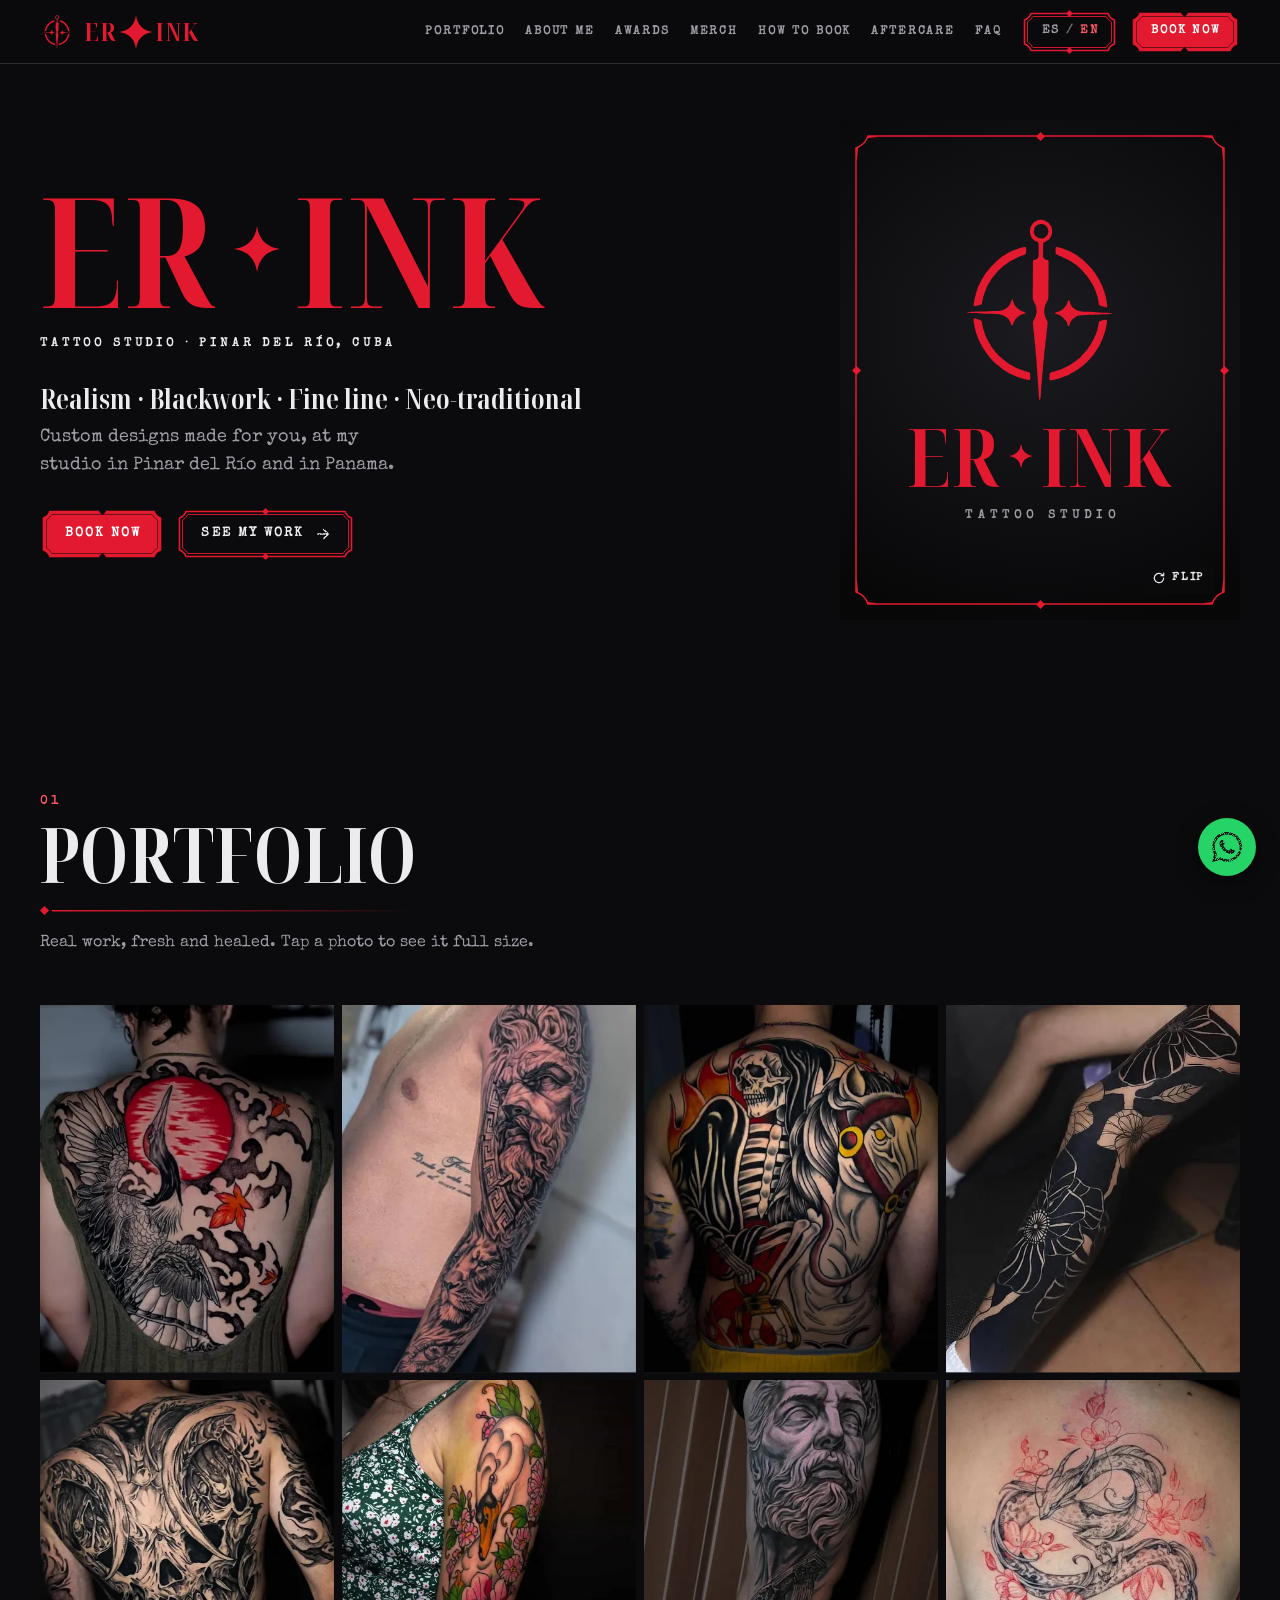
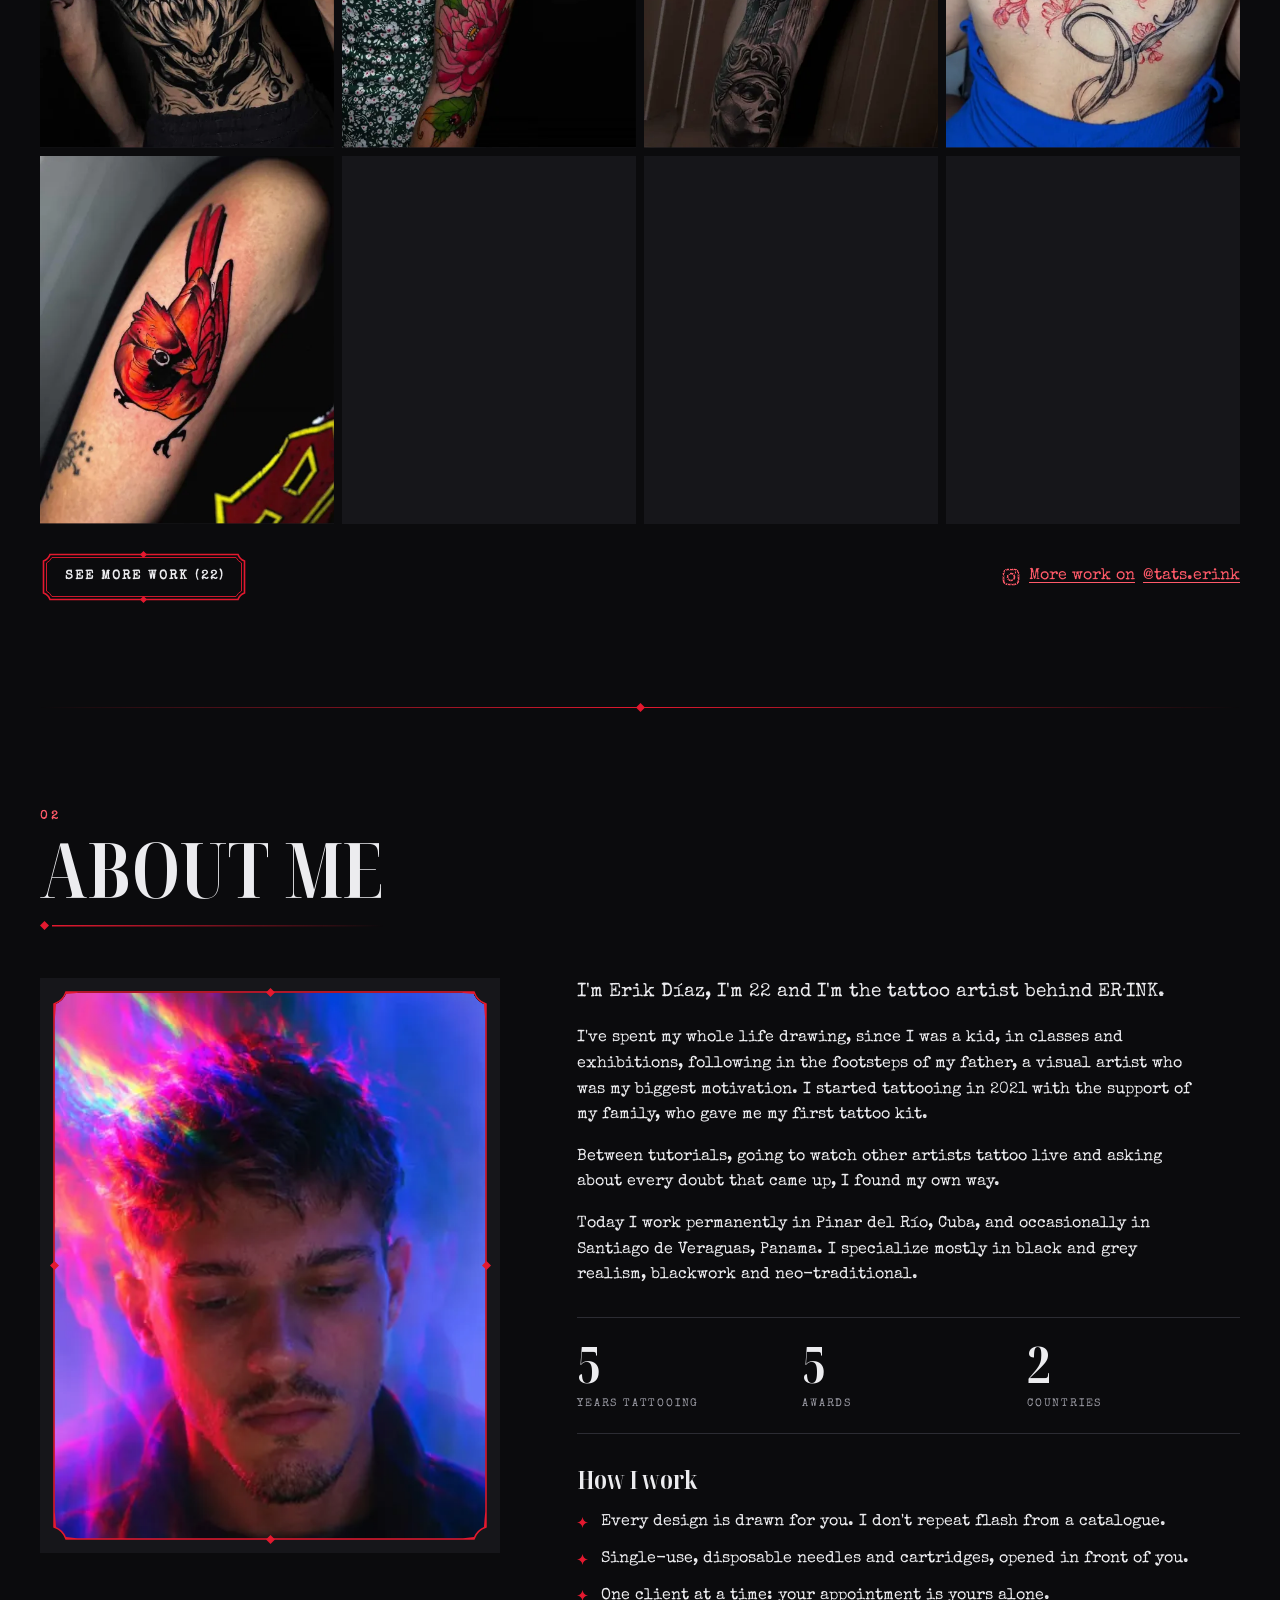
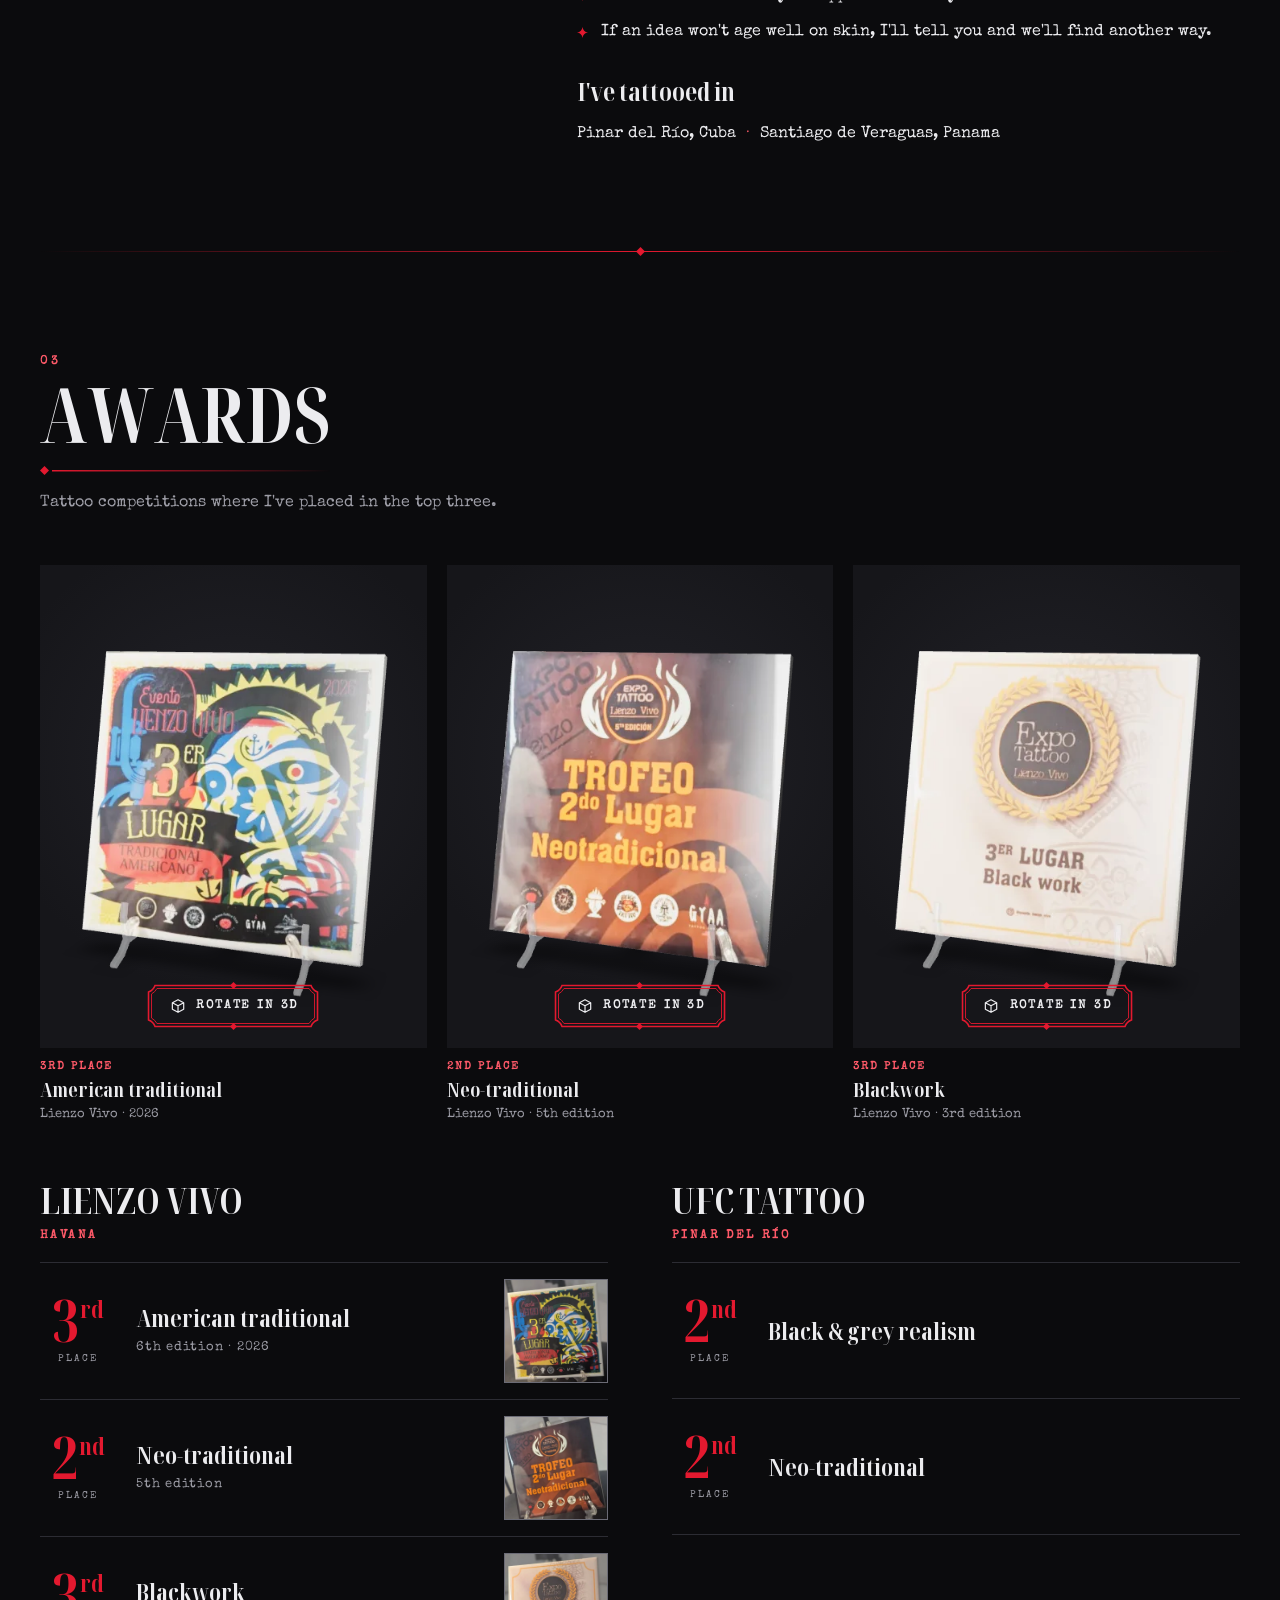
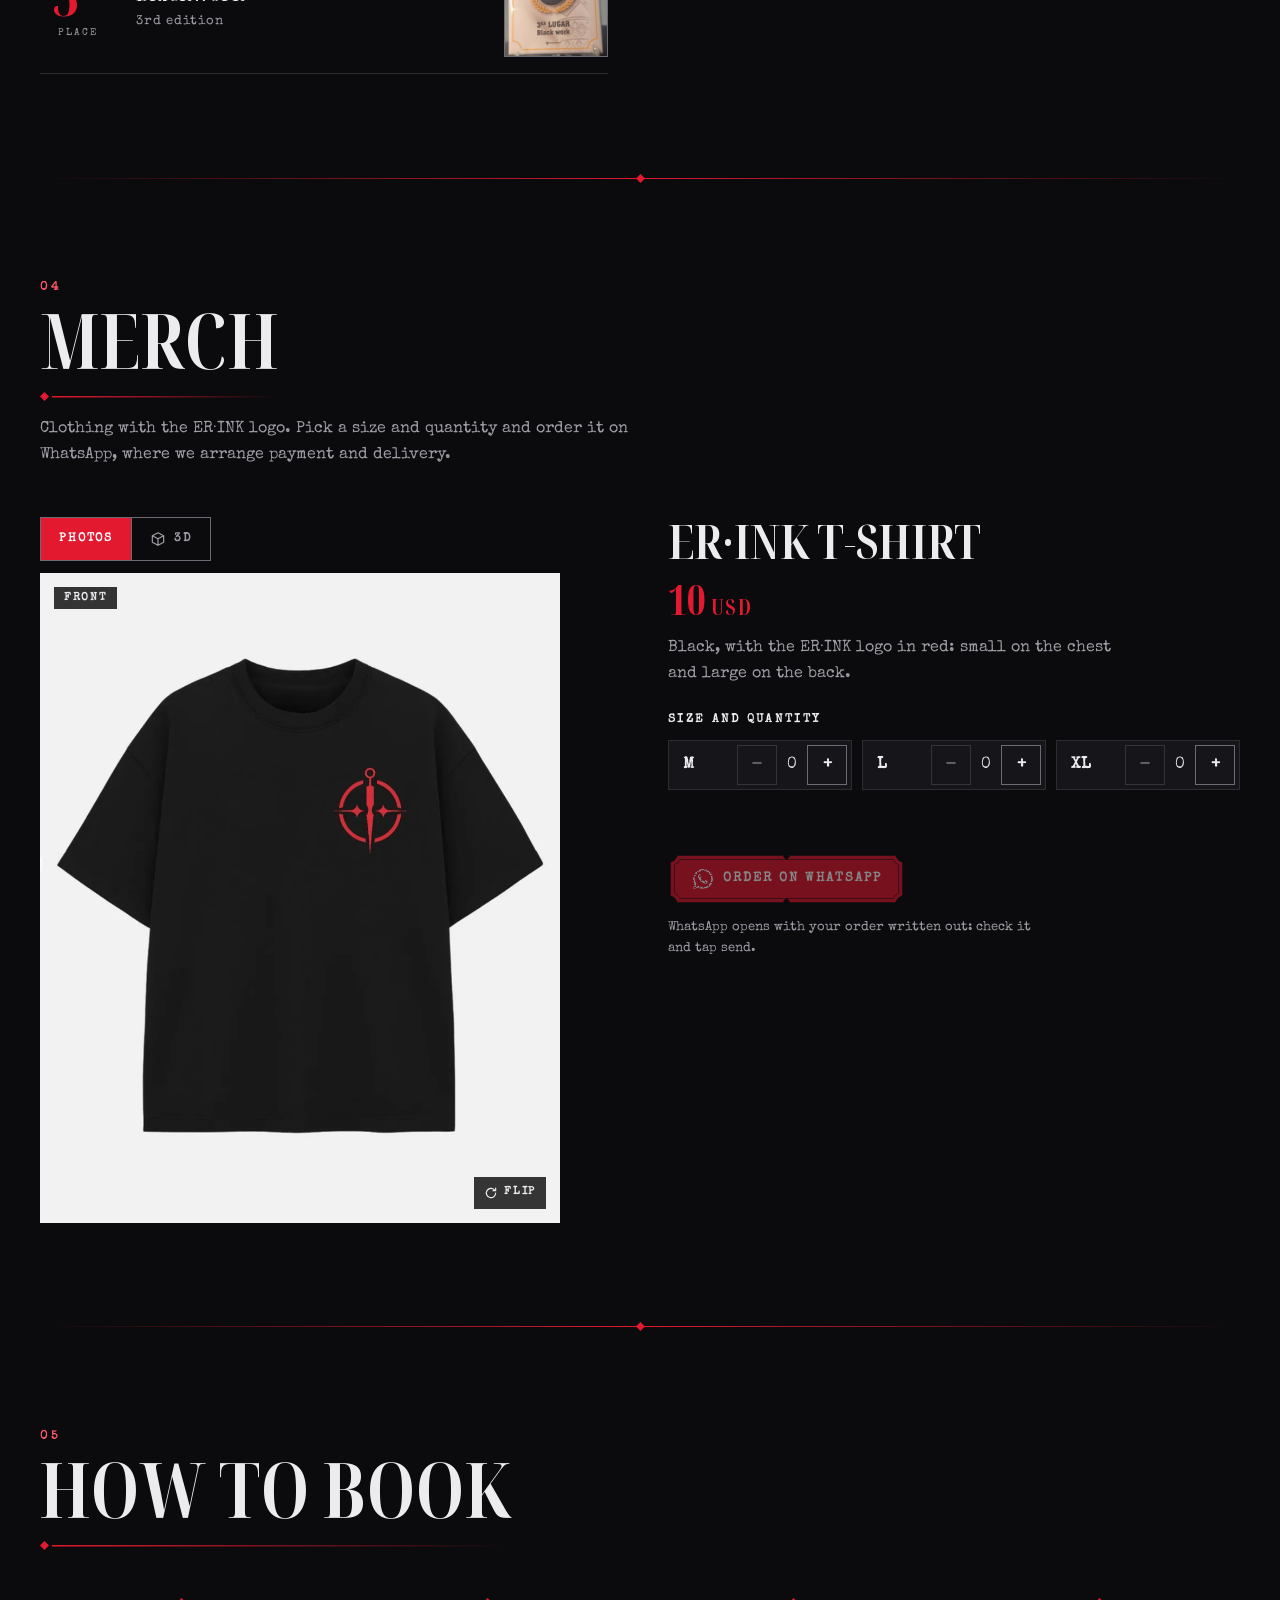
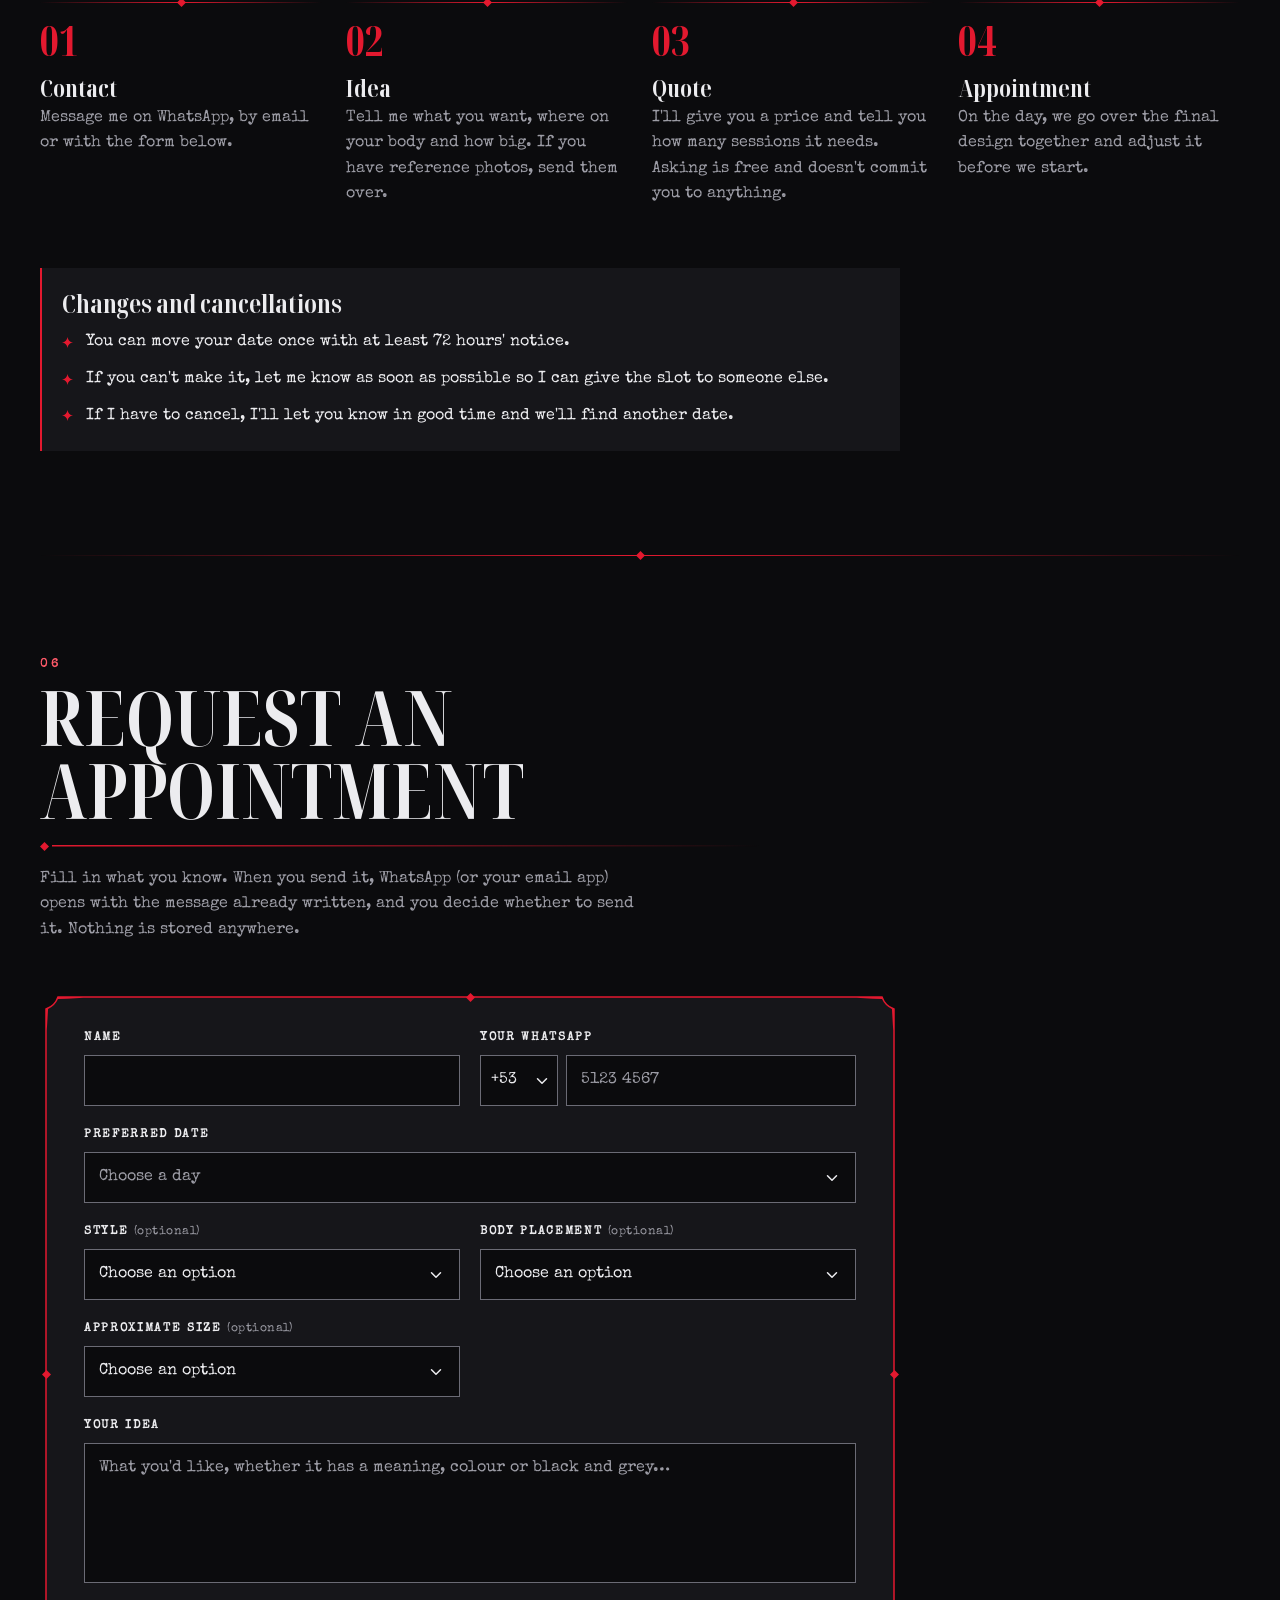
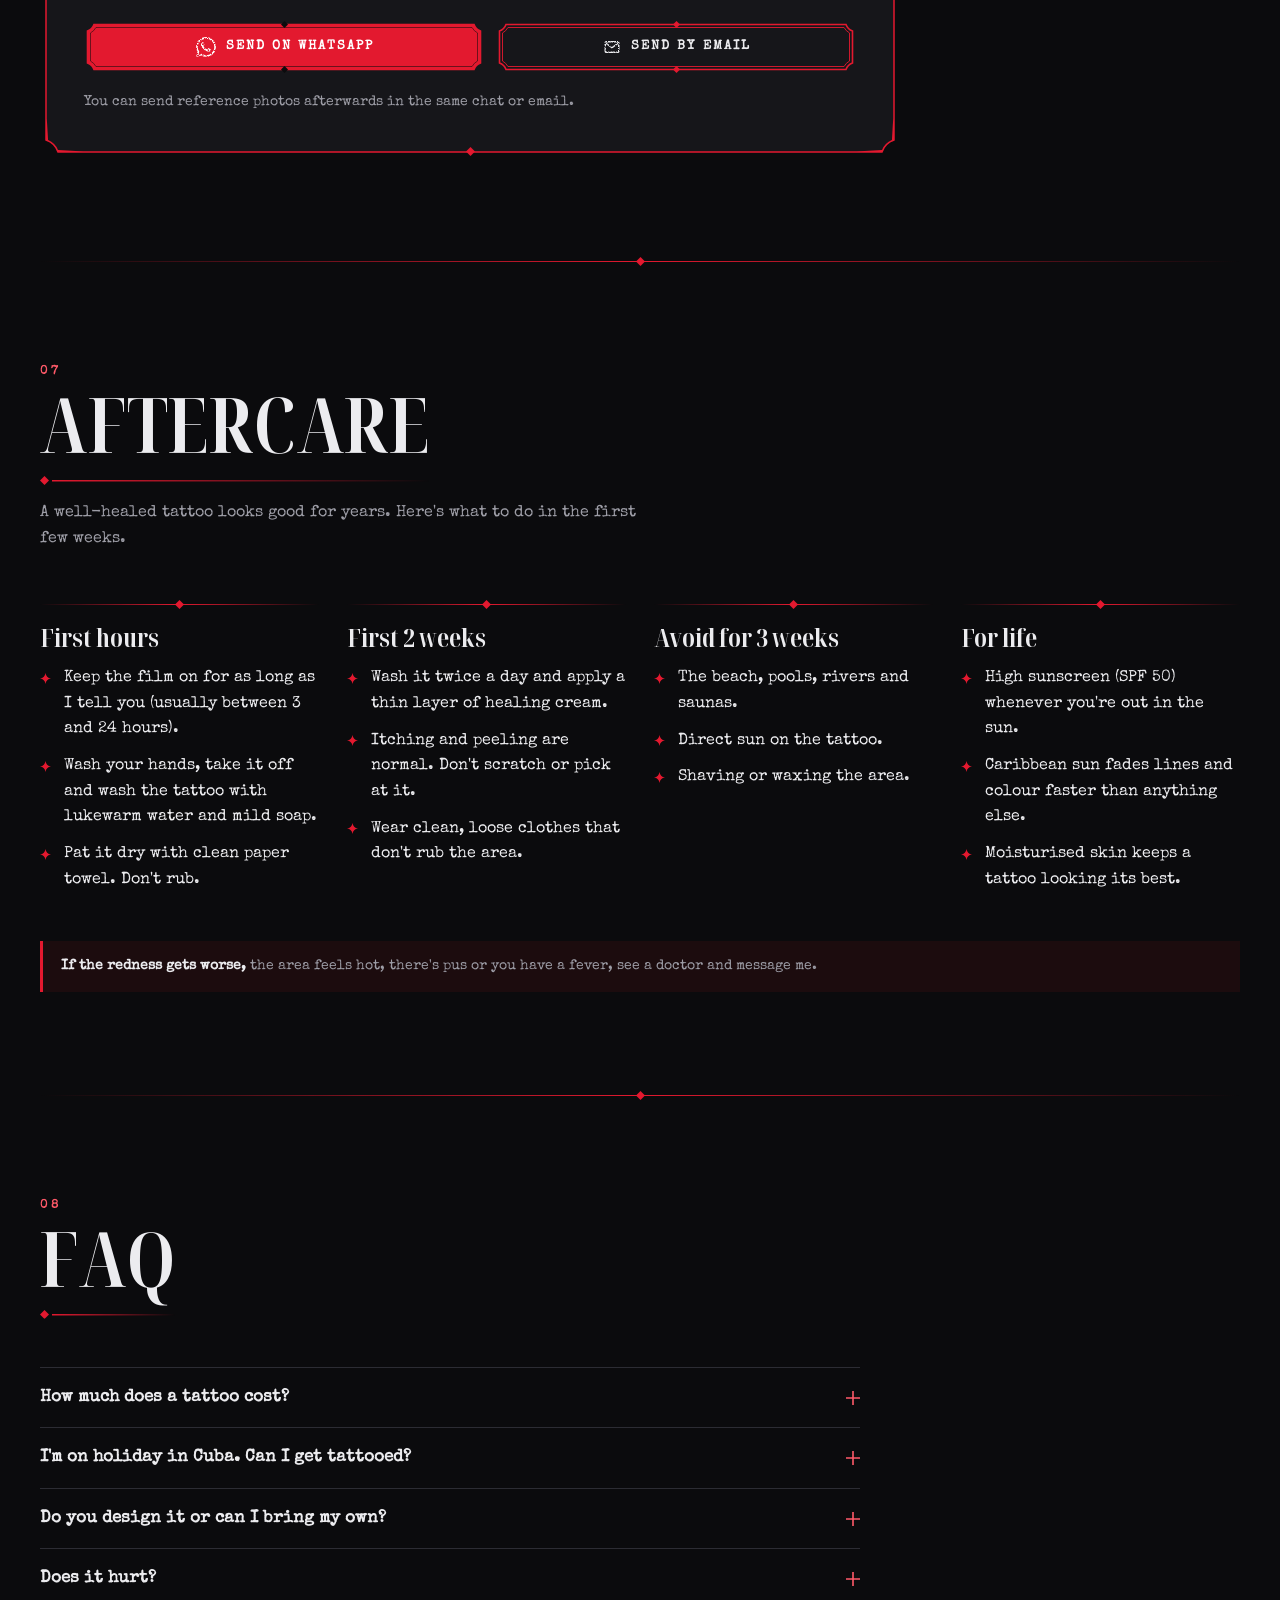
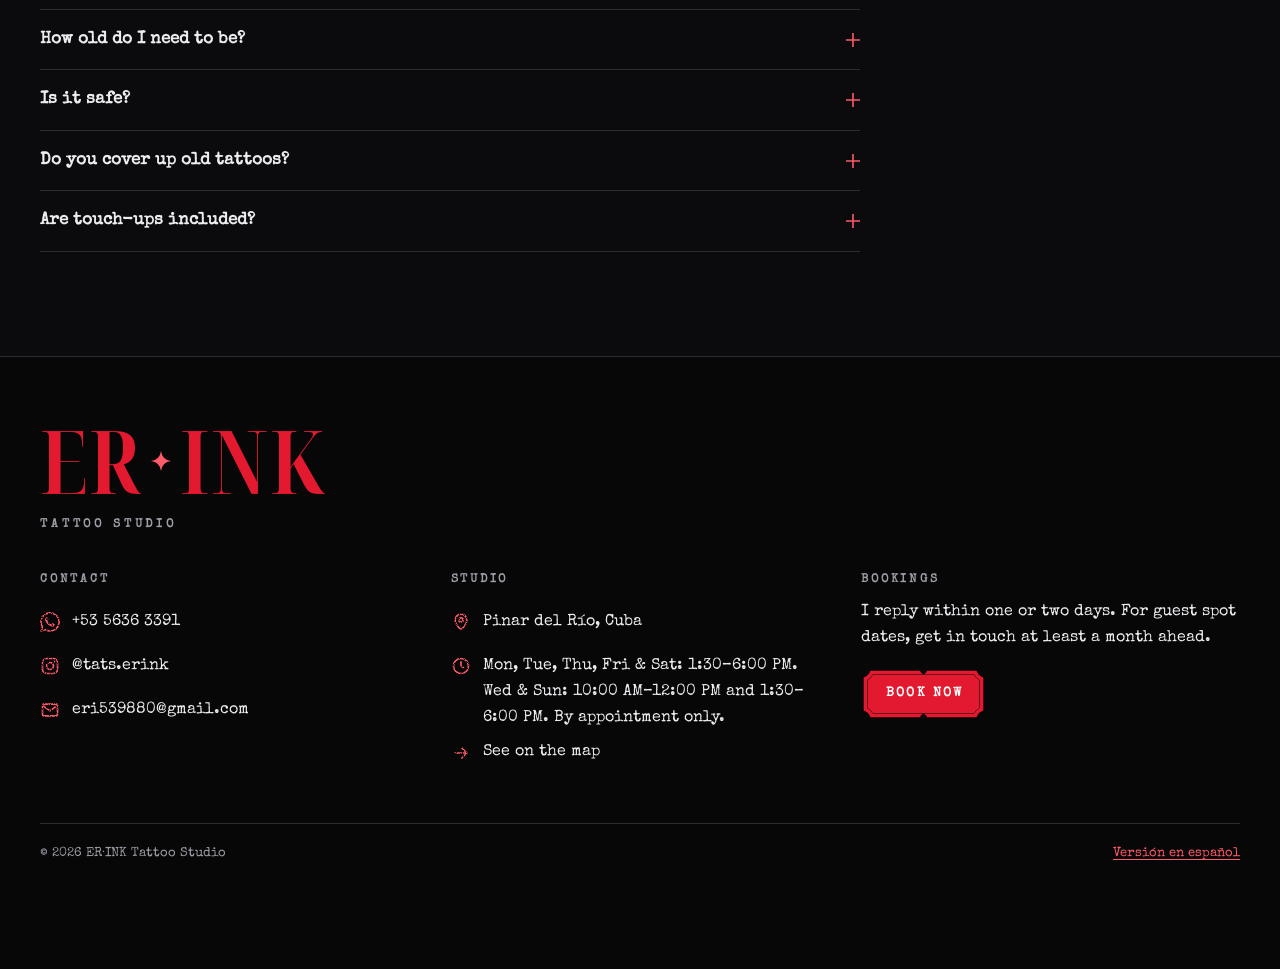
==== commit 05c50b00: "Propuesta: tarjeta, fotos dentro del marco, merch que se voltea y otros Rama de prueba (sin publicar" ====
--- a/en/index.html
+++ b/en/index.html
@@ -184,7 +184,7 @@
     <nav class="nav" id="nav" aria-label="Sections">
       <ul>
         <li><a href="#portafolio">Portfolio</a></li>
-        <li><a href="#sobre-mi">About</a></li>
+        <li><a href="#sobre-mi">About me</a></li>
         <li><a href="#premios">Awards</a></li>
         <li><a href="#merch">Merch</a></li>
         <li><a href="#fechas">Dates</a></li>
@@ -219,6 +219,7 @@
             <svg class="giro-logo" aria-hidden="true"><use href="#i-logo"/></svg>
             <p class="marca giro-marca">ER<svg class="marca-estrella" aria-hidden="true"><use href="#i-estrella"/></svg>INK</p>
             <p class="giro-sub">Tattoo Studio</p>
+            <button class="voltear" type="button" aria-pressed="false" aria-label="Flip the card"><svg aria-hidden="true"><use href="#i-girar"/></svg><span>Flip</span></button>
           </div>
           <div class="cara cara-dorso" inert aria-hidden="true">
             <span class="marco giro-marco" aria-hidden="true"></span>
@@ -232,9 +233,9 @@
             </a>
             <span class="giro-raya" aria-hidden="true"></span>
             <svg class="giro-logo giro-logo-sm" aria-hidden="true"><use href="#i-logo"/></svg>
-          </div>
-        </div>
-        <button class="voltear" type="button" aria-pressed="false" aria-label="Flip the card"><svg aria-hidden="true"><use href="#i-girar"/></svg><span>Flip</span></button>
+            <button class="voltear" type="button" aria-pressed="false" aria-label="Flip the card"><svg aria-hidden="true"><use href="#i-girar"/></svg><span>Flip</span></button>
+          </div>
+        </div>
       </div>
     </div>
 
--- a/css/estilos.css
+++ b/css/estilos.css
@@ -481,7 +481,7 @@
 .giro-tel:hover .giro-tel-num { color: var(--rojo-texto); }
 .giro-raya { width: 64%; height: 9px; flex: none; background: var(--linea-centro); }
 
-/* Botón "Voltear": no gira con la tarjeta */
+/* Botón "Voltear": va dentro de cada cara y gira con la tarjeta */
 .voltear {
   position: absolute;
   right: 26px;
@@ -734,12 +734,8 @@
   width: 100%;
   height: 100%;
   object-fit: cover;
-  transition: transform .5s ease;
 }
 .galeria-item:focus-visible { outline-offset: -3px; }
-@media (hover: hover) {
-  .galeria-item:hover img { transform: scale(1.04); }
-}
 .sin-foto-txt {
   position: absolute;
   inset: auto 8px 8px;
@@ -1004,32 +1000,21 @@
 .vista-3d model-viewer { --poster-color: transparent; background: transparent; }
 .vista-3d.activa > img,
 .vista-3d.activa .ver-3d { display: none; }
+/* "Girar en 3D" es el botón .btn-linea de la web; aquí solo se coloca */
 .ver-3d {
   position: absolute;
   left: 50%;
-  bottom: 14px;
+  bottom: 18px;
   z-index: 2;
-  display: inline-flex;
-  align-items: center;
-  gap: 8px;
-  min-height: 40px;
-  padding: 0 14px;
-  border: 1px solid var(--rojo);
-  background: rgba(11, 11, 13, .85);
-  color: var(--texto);
-  font: 700 .7rem/1 var(--f-texto);
-  letter-spacing: .16em;
-  text-transform: uppercase;
   width: max-content; /* centrado con left 50%: sin esto se encoge y el icono desaparece */
+  min-height: 48px;
+  font-size: .72rem;
   white-space: nowrap;
-  cursor: pointer;
-  transform: translateX(-50%);
-  transition: background-color .2s, color .2s;
-}
-.ver-3d svg { width: 16px; height: 16px; flex: none; color: var(--rojo-texto); }
-.ver-3d:hover:not(:disabled) { background: var(--rojo); color: #fff; }
-.ver-3d:hover:not(:disabled) svg { color: #fff; }
-.ver-3d:disabled { border-color: var(--linea-fuerte); color: var(--gris); cursor: default; }
+  translate: -50% 0;
+}
+.ver-3d svg { width: 16px; height: 16px; flex: none; }
+.ver-3d:disabled,
+.ver-3d:disabled:hover { --boton: var(--boton-linea); --rombo-boton: var(--rombo); color: var(--gris); cursor: default; transform: none; animation: none; }
 .vista-3d.cargando .ver-3d svg { animation: girar-3d 1s linear infinite; }
 @keyframes girar-3d { to { transform: rotate(360deg); } }
 
@@ -1087,34 +1072,92 @@
 .vista-tabs svg { width: 16px; height: 16px; }
 .vista-tabs button[aria-pressed="true"] { background: var(--rojo); color: #fff; }
 .vista-tabs button:not([aria-pressed="true"]):hover { color: var(--texto); }
-.foto-grande {
-  display: block;
+/* La foto se da la vuelta como la tarjeta de la portada (delante / detrás) */
+.foto-giro {
+  position: relative;
+  aspect-ratio: 4 / 5;
+  max-width: 100%;
+  perspective: 1600px;
+  cursor: pointer;
+  -webkit-tap-highlight-color: transparent;
+}
+.foto-giro-in {
+  position: relative;
   width: 100%;
+  height: 100%;
+  transform-style: preserve-3d;
+  transition: transform .9s cubic-bezier(.3, .7, .2, 1);
+}
+.foto-giro.volteada .foto-giro-in { transform: rotateY(180deg); }
+.foto-cara {
+  position: absolute;
+  inset: 0;
+  overflow: hidden;
+  background: #f2f2f2;
+  -webkit-backface-visibility: hidden;
+  backface-visibility: hidden;
+}
+.foto-cara-dorso { transform: rotateY(180deg); }
+.foto-cara img { width: 100%; height: 100%; object-fit: contain; }
+.foto-cara .voltear { right: 14px; bottom: 14px; }
+.foto-etiqueta {
+  position: absolute;
+  top: 14px;
+  left: 14px;
+  padding: 6px 10px;
+  background: rgba(11, 11, 13, .82);
+  color: var(--texto);
+  font: 700 .66rem/1 var(--f-texto);
+  letter-spacing: .16em;
+  text-transform: uppercase;
+}
+@media (prefers-reduced-motion: reduce) { .foto-giro-in { transition: none; } }
+
+/* O se pasan de lado, como un carrusel */
+.slider-marco { position: relative; }
+.slider-pista {
+  display: flex;
   aspect-ratio: 4 / 5;
-  padding: 0;
+  overflow-x: auto;
+  scroll-snap-type: x mandatory;
+  scrollbar-width: none;
+  background: #f2f2f2;
+}
+.slider-pista::-webkit-scrollbar { display: none; }
+.foto-slide { flex: 0 0 100%; padding: 0; border: 0; background: none; cursor: zoom-in; scroll-snap-align: start; }
+.foto-slide img { width: 100%; height: 100%; object-fit: contain; }
+.slider-flecha {
+  position: absolute;
+  top: 50%;
+  display: grid;
+  place-items: center;
+  width: 44px;
+  height: 44px;
   border: 0;
-  background: #f2f2f2;
-  cursor: zoom-in;
-}
-.foto-grande img { width: 100%; height: 100%; object-fit: contain; }
-.miniaturas { display: flex; gap: 10px; margin-top: 10px; }
-.miniatura {
-  display: grid;
-  gap: 4px;
-  width: 76px;
-  padding: 0;
-  border: 0;
+  background: rgba(11, 11, 13, .8);
+  color: var(--texto);
+  cursor: pointer;
+  translate: 0 -50%;
+  transition: opacity .2s;
+}
+.slider-flecha svg { width: 22px; height: 22px; }
+.slider-flecha:hover { color: var(--rojo-texto); }
+.slider-flecha:disabled { opacity: 0; pointer-events: none; }
+.slider-ant { left: 10px; }
+.slider-sig { right: 10px; }
+.slider-puntos { display: flex; gap: 8px; margin-top: 10px; }
+.slider-puntos button {
+  min-height: 38px;
+  padding: 0 14px;
+  border: 1px solid var(--linea-fuerte);
   background: none;
   color: var(--gris);
-  font: 700 .62rem/1.2 var(--f-texto);
-  letter-spacing: .14em;
+  font: 700 .66rem/1 var(--f-texto);
+  letter-spacing: .16em;
   text-transform: uppercase;
   cursor: pointer;
 }
-.miniatura img { width: 100%; aspect-ratio: 4 / 5; object-fit: contain; background: #f2f2f2; border: 2px solid transparent; opacity: .65; transition: opacity .2s, border-color .2s; }
-.miniatura[aria-pressed="true"] { color: var(--texto); }
-.miniatura[aria-pressed="true"] img { border-color: var(--rojo); opacity: 1; }
-.miniatura:hover img { opacity: 1; }
+.slider-puntos button[aria-current="true"] { border-color: var(--rojo); color: var(--texto); }
 
 .producto-info { min-width: 0; }
 .seccion .producto-info h3 { font-size: clamp(2.2rem, 9vw, 3rem); line-height: 1; text-transform: uppercase; }
@@ -1287,7 +1330,7 @@
   font: inherit;
   font-size: 1rem; /* 16px: evita que el iPhone haga zoom al escribir */
 }
-.campo textarea { min-height: 140px; resize: vertical; }
+.campo textarea { min-height: 140px; resize: none; }
 .tel-prefijo { display: flex; gap: 8px; }
 /* El prefijo, estrecho: cerrado solo enseña "+53" (ver llenarPrefijos en js/app.js) */
 .campo .tel-prefijo select { flex: 0 0 auto; width: 4.9em; min-width: 0; padding-left: 10px; padding-right: 24px; background-position: right 6px center; }
@@ -1491,10 +1534,13 @@
 .cuidados { display: grid; gap: 28px; }
 .cuidado { padding-top: 24px; background: var(--linea-centro-arriba); }
 .cuidado h3 { margin-bottom: 14px; }
+/* Un aviso, no un campo para escribir: raya roja a la izquierda y fondo
+   apenas rojizo, sin el borde gris de los campos del formulario. */
 .nota-medica {
   margin: 36px 0 0;
-  padding: 14px 16px;
-  border: 1px solid var(--linea-fuerte);
+  padding: 14px 16px 14px 18px;
+  border-left: 3px solid var(--rojo);
+  background: rgba(227, 25, 47, .08);
   color: var(--gris);
   font-size: .9rem;
 }
@@ -1666,7 +1712,8 @@
 @keyframes trazo { from { clip-path: inset(0 100% 0 0); } to { clip-path: inset(0 0 0 0); } }
 @keyframes aparecer { from { opacity: 0; transform: translateY(18px) scale(.96); } }
 
-/* 5 · El marco de la tarjeta rodea la foto al pasar por encima */
+/* 5 · El marco de la tarjeta rodea la foto al pasar por encima, y la foto
+   se mete dentro de sus líneas (ver "Fotos dentro del marco") */
 .galeria-item::after {
   content: "";
   position: absolute;
@@ -1733,3 +1780,54 @@
 }
 .animable .galeria.visto li { animation-play-state: running; }
 
+/* ---------- Fotos dentro del marco ---------- */
+
+/* La foto se recorta justo por dentro de la línea del marco, con las
+   esquinas curvas hacia dentro como las del marco.
+   --encaje: cuánto se recorta por cada lado · --curva: radio de las esquinas
+   --esquina: dónde está la esquina del marco (el centro de las curvas). */
+@property --encaje { syntax: "<length>"; inherits: false; initial-value: 0px; }
+@property --curva { syntax: "<length>"; inherits: false; initial-value: 0px; }
+.galeria-item img,
+.sobre-foto img,
+.vitrina .vista-3d > img,
+.vitrina .vista-3d model-viewer {
+  --esquina: 8px;
+  clip-path: inset(var(--encaje));
+  -webkit-mask:
+    radial-gradient(circle at var(--esquina) var(--esquina), #0000 var(--curva), #000 calc(var(--curva) + .5px)) 0 0 / 51% 51% no-repeat,
+    radial-gradient(circle at calc(100% - var(--esquina)) var(--esquina), #0000 var(--curva), #000 calc(var(--curva) + .5px)) 100% 0 / 51% 51% no-repeat,
+    radial-gradient(circle at var(--esquina) calc(100% - var(--esquina)), #0000 var(--curva), #000 calc(var(--curva) + .5px)) 0 100% / 51% 51% no-repeat,
+    radial-gradient(circle at calc(100% - var(--esquina)) calc(100% - var(--esquina)), #0000 var(--curva), #000 calc(var(--curva) + .5px)) 100% 100% / 51% 51% no-repeat;
+  mask:
+    radial-gradient(circle at var(--esquina) var(--esquina), #0000 var(--curva), #000 calc(var(--curva) + .5px)) 0 0 / 51% 51% no-repeat,
+    radial-gradient(circle at calc(100% - var(--esquina)) var(--esquina), #0000 var(--curva), #000 calc(var(--curva) + .5px)) 100% 0 / 51% 51% no-repeat,
+    radial-gradient(circle at var(--esquina) calc(100% - var(--esquina)), #0000 var(--curva), #000 calc(var(--curva) + .5px)) 0 100% / 51% 51% no-repeat,
+    radial-gradient(circle at calc(100% - var(--esquina)) calc(100% - var(--esquina)), #0000 var(--curva), #000 calc(var(--curva) + .5px)) 100% 100% / 51% 51% no-repeat;
+  transition: --encaje .3s ease, --curva .3s ease;
+}
+/* Portafolio y trofeos: al pasar por encima (marco pequeño, a 8 px del borde) */
+.galeria-item:focus-visible img { --encaje: 9.25px; --curva: 8.5px; }
+@media (hover: hover) {
+  .galeria-item:hover img,
+  .vitrina .vista-3d:hover > img,
+  .vitrina .vista-3d:hover model-viewer { --encaje: 9.25px; --curva: 8.5px; }
+}
+/* Sobre mí: siempre dentro del marco grande (también a 8 px del borde) */
+.sobre-foto img { --encaje: 14.5px; --curva: 19.5px; }
+
+/* Trofeos: el mismo marco que las fotos del portafolio al pasar por encima */
+.vitrina .vista-3d::after {
+  content: "";
+  position: absolute;
+  inset: 4px;
+  z-index: 1;
+  border: 8px solid transparent;
+  border-image: var(--marco-sm) 8 stretch;
+  opacity: 0;
+  pointer-events: none;
+  transition: opacity .25s, inset .25s;
+}
+@media (hover: hover) {
+  .vitrina .vista-3d:hover::after { opacity: 1; inset: 8px; }
+}
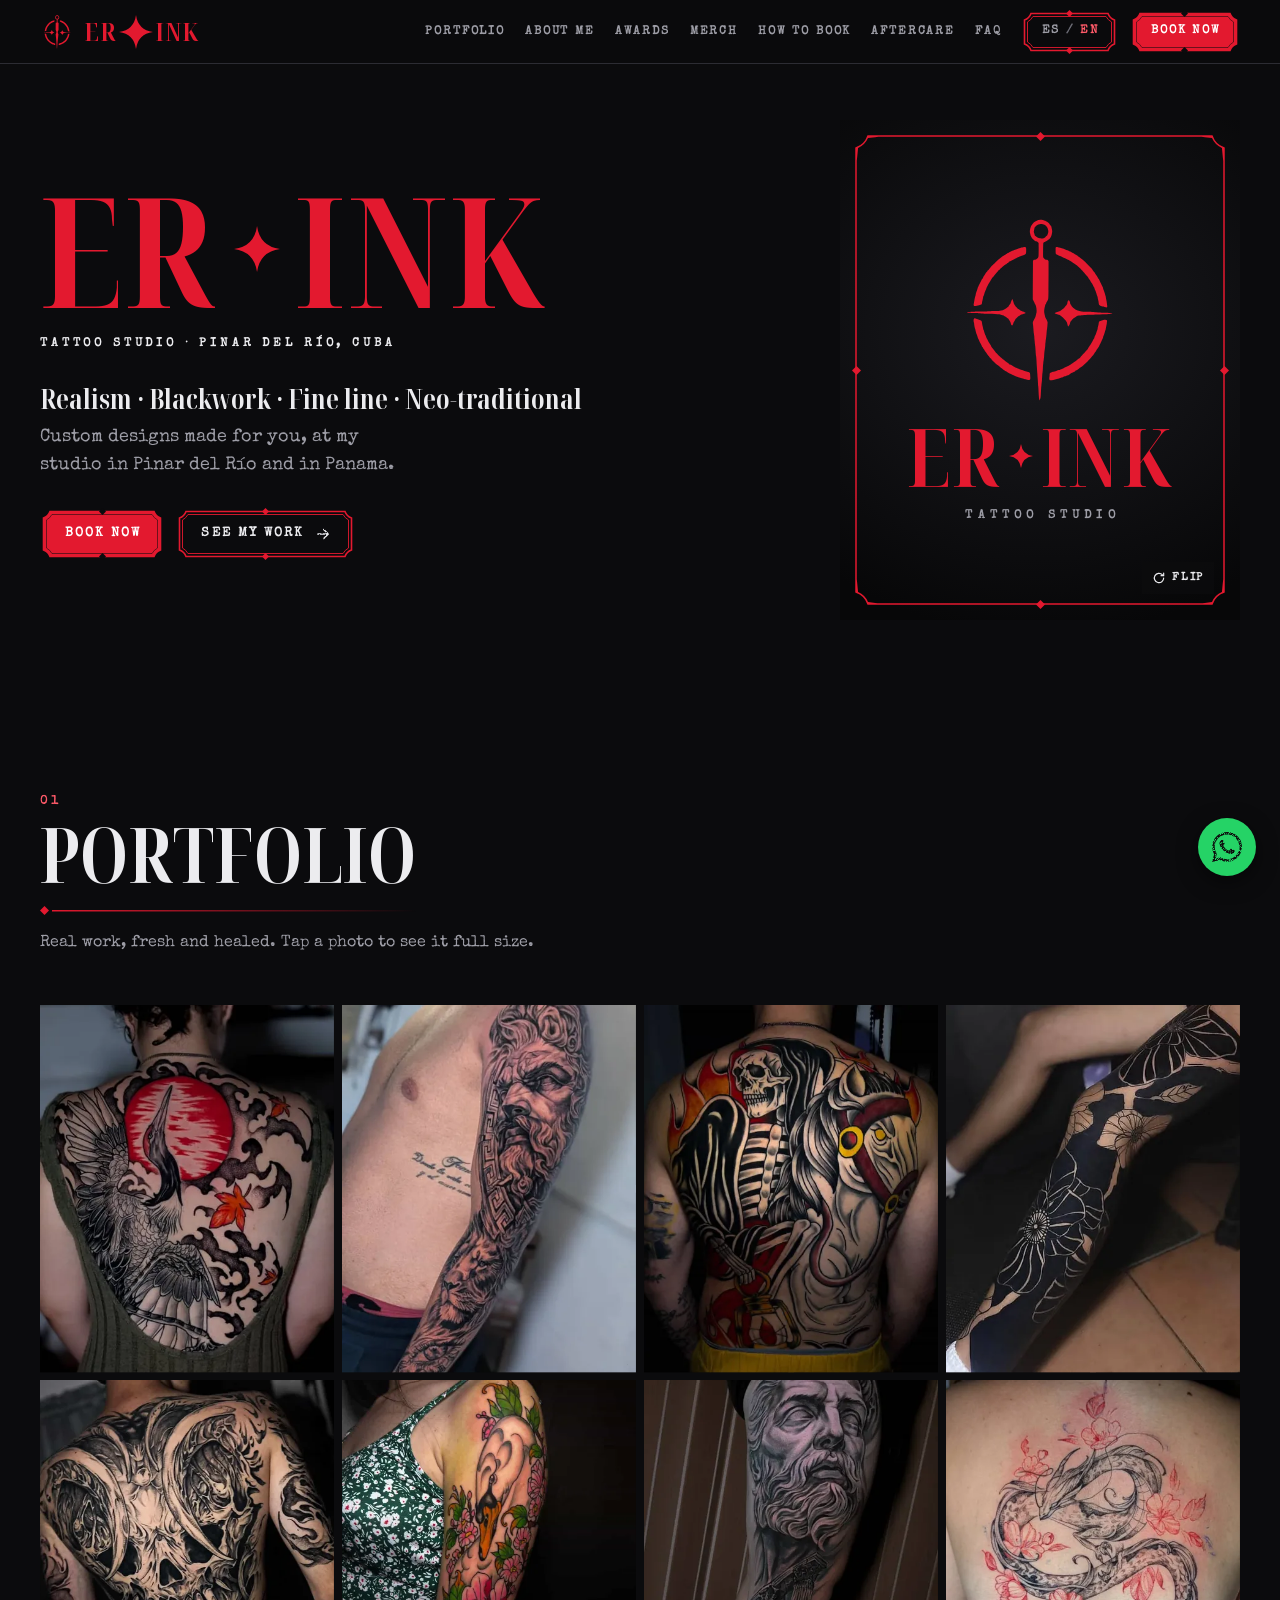
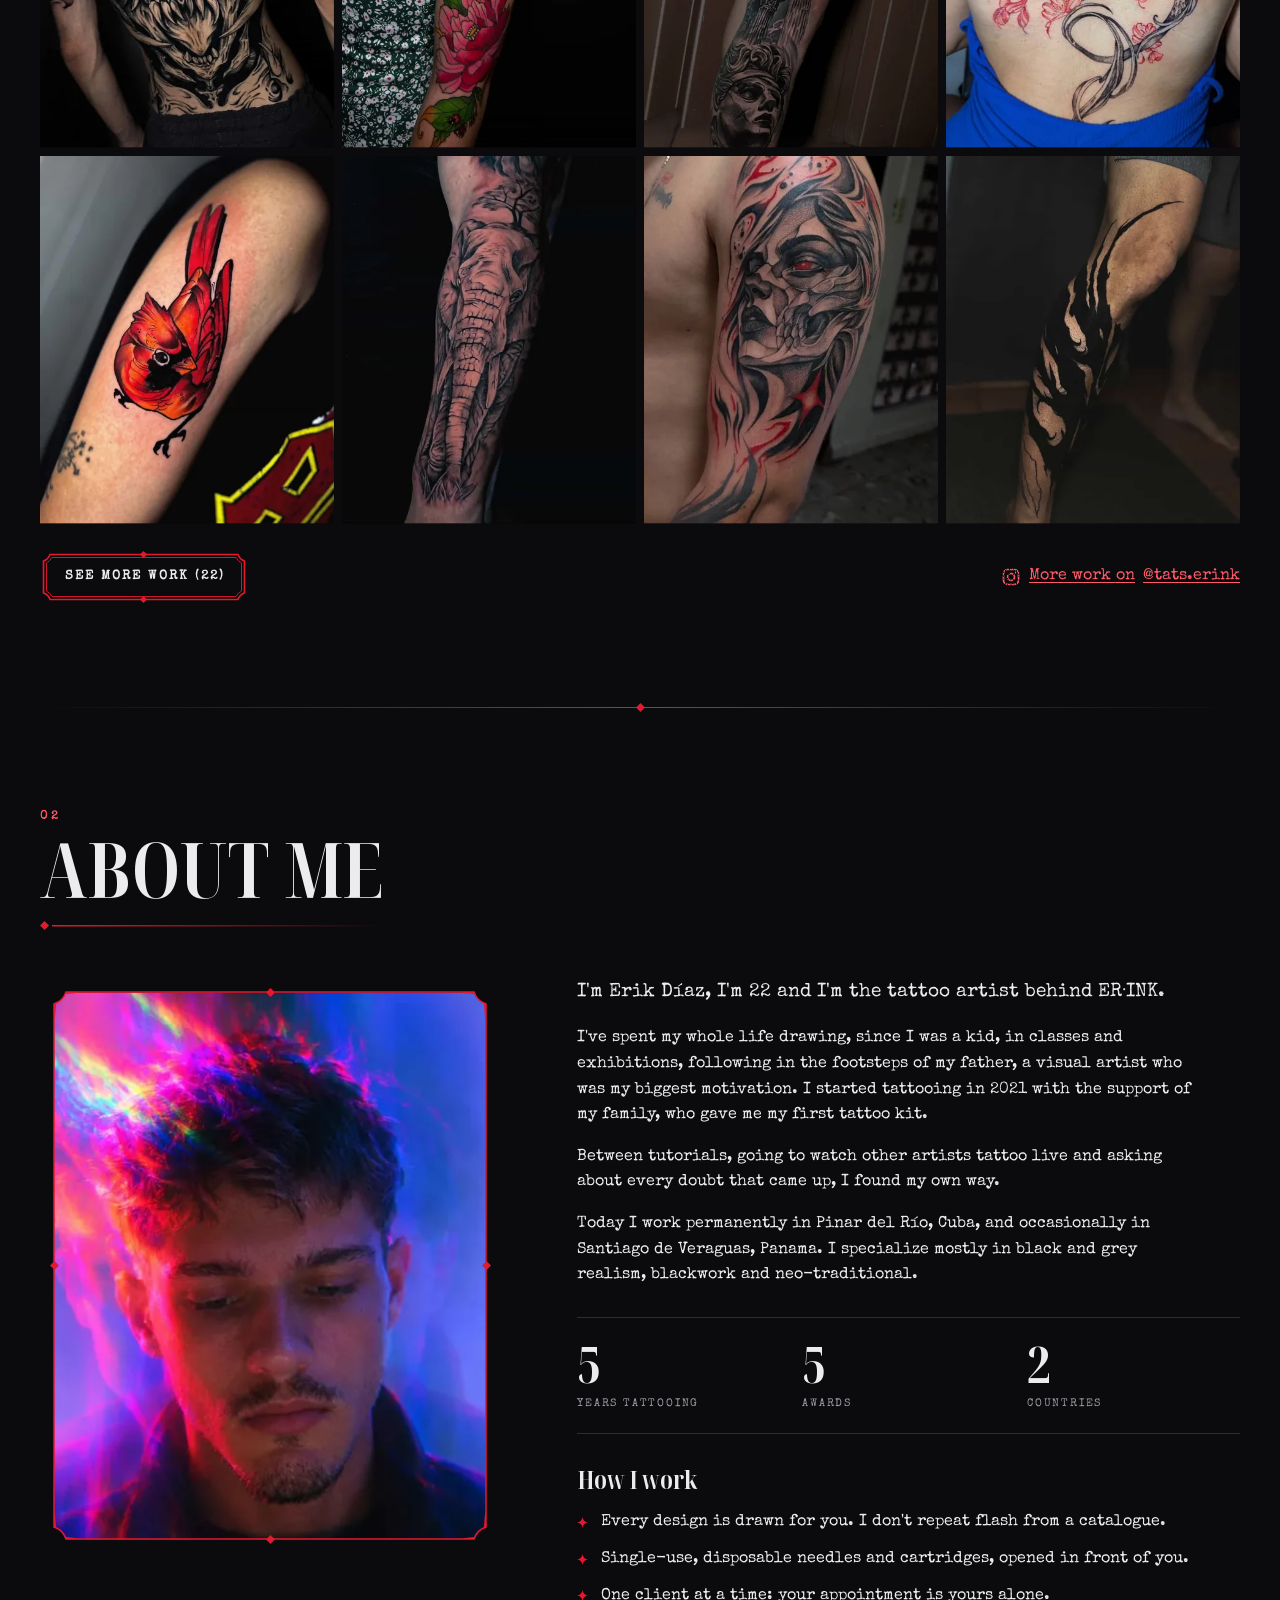
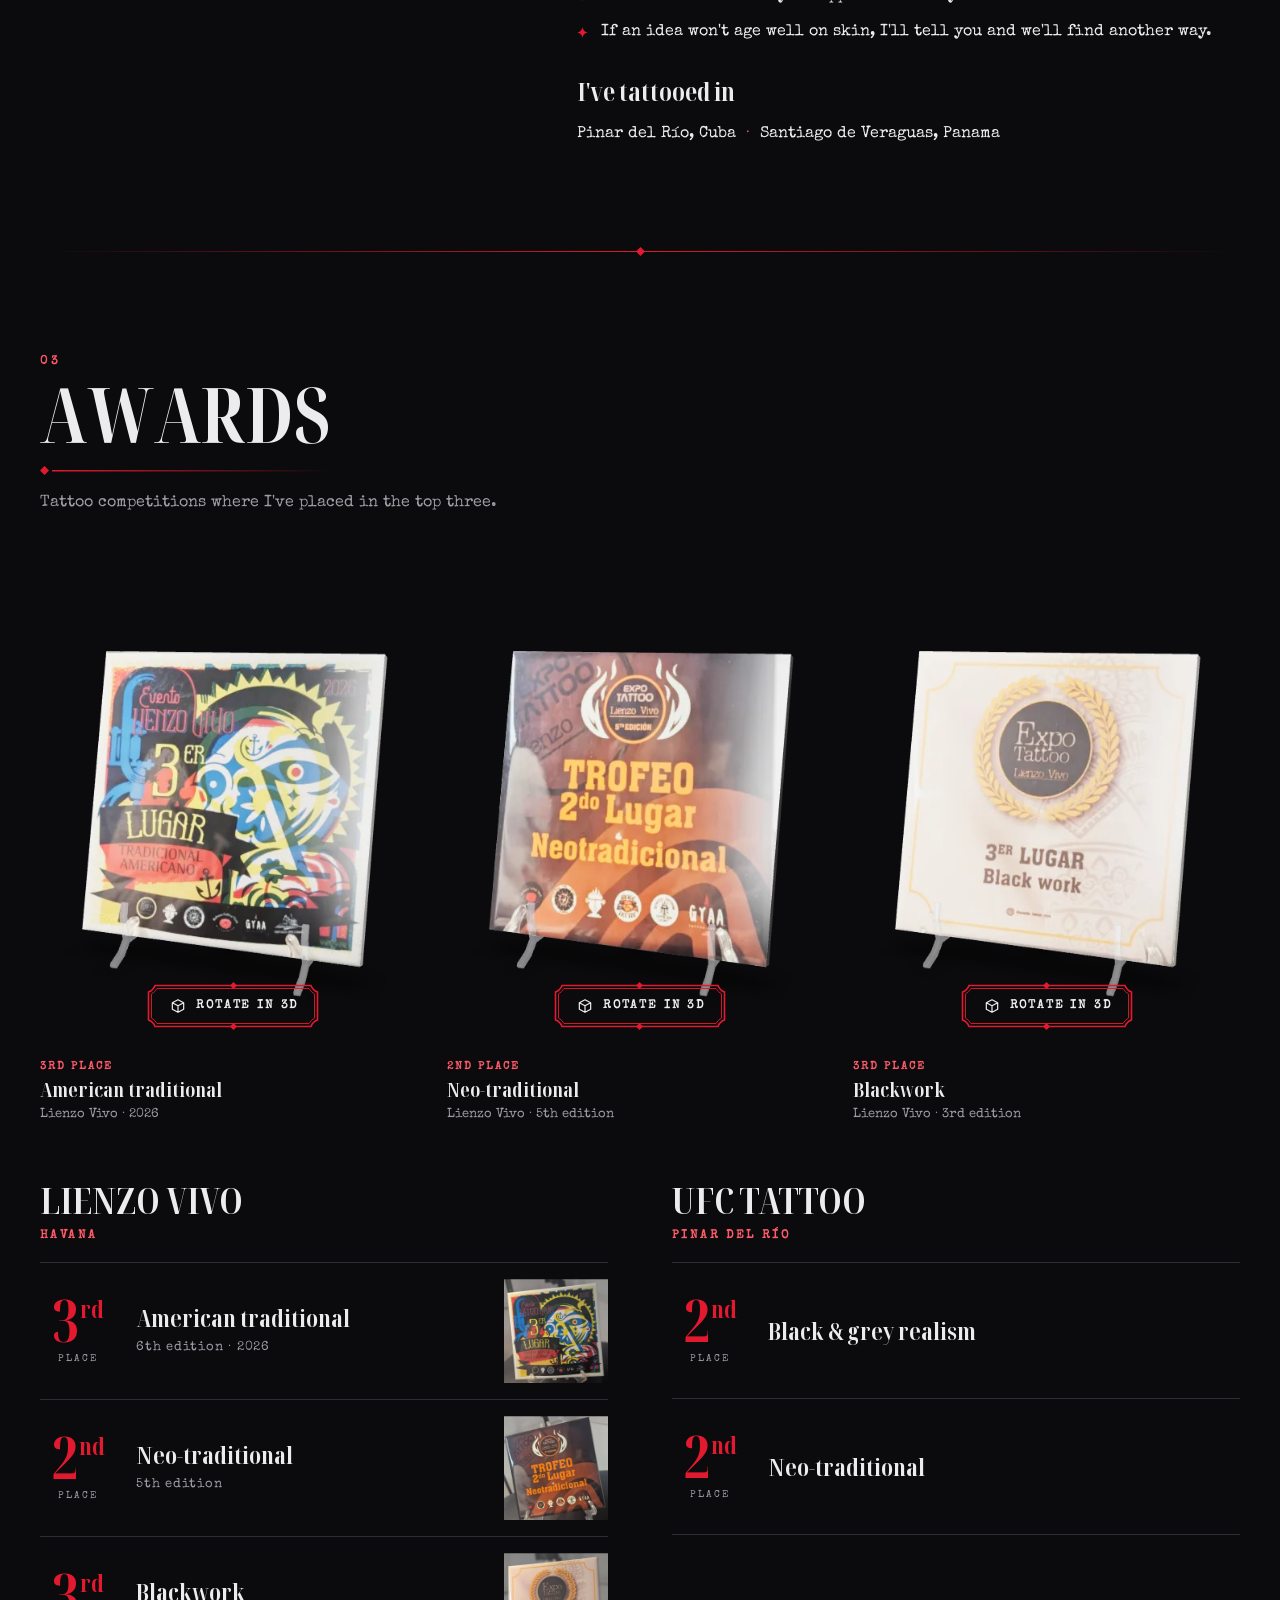
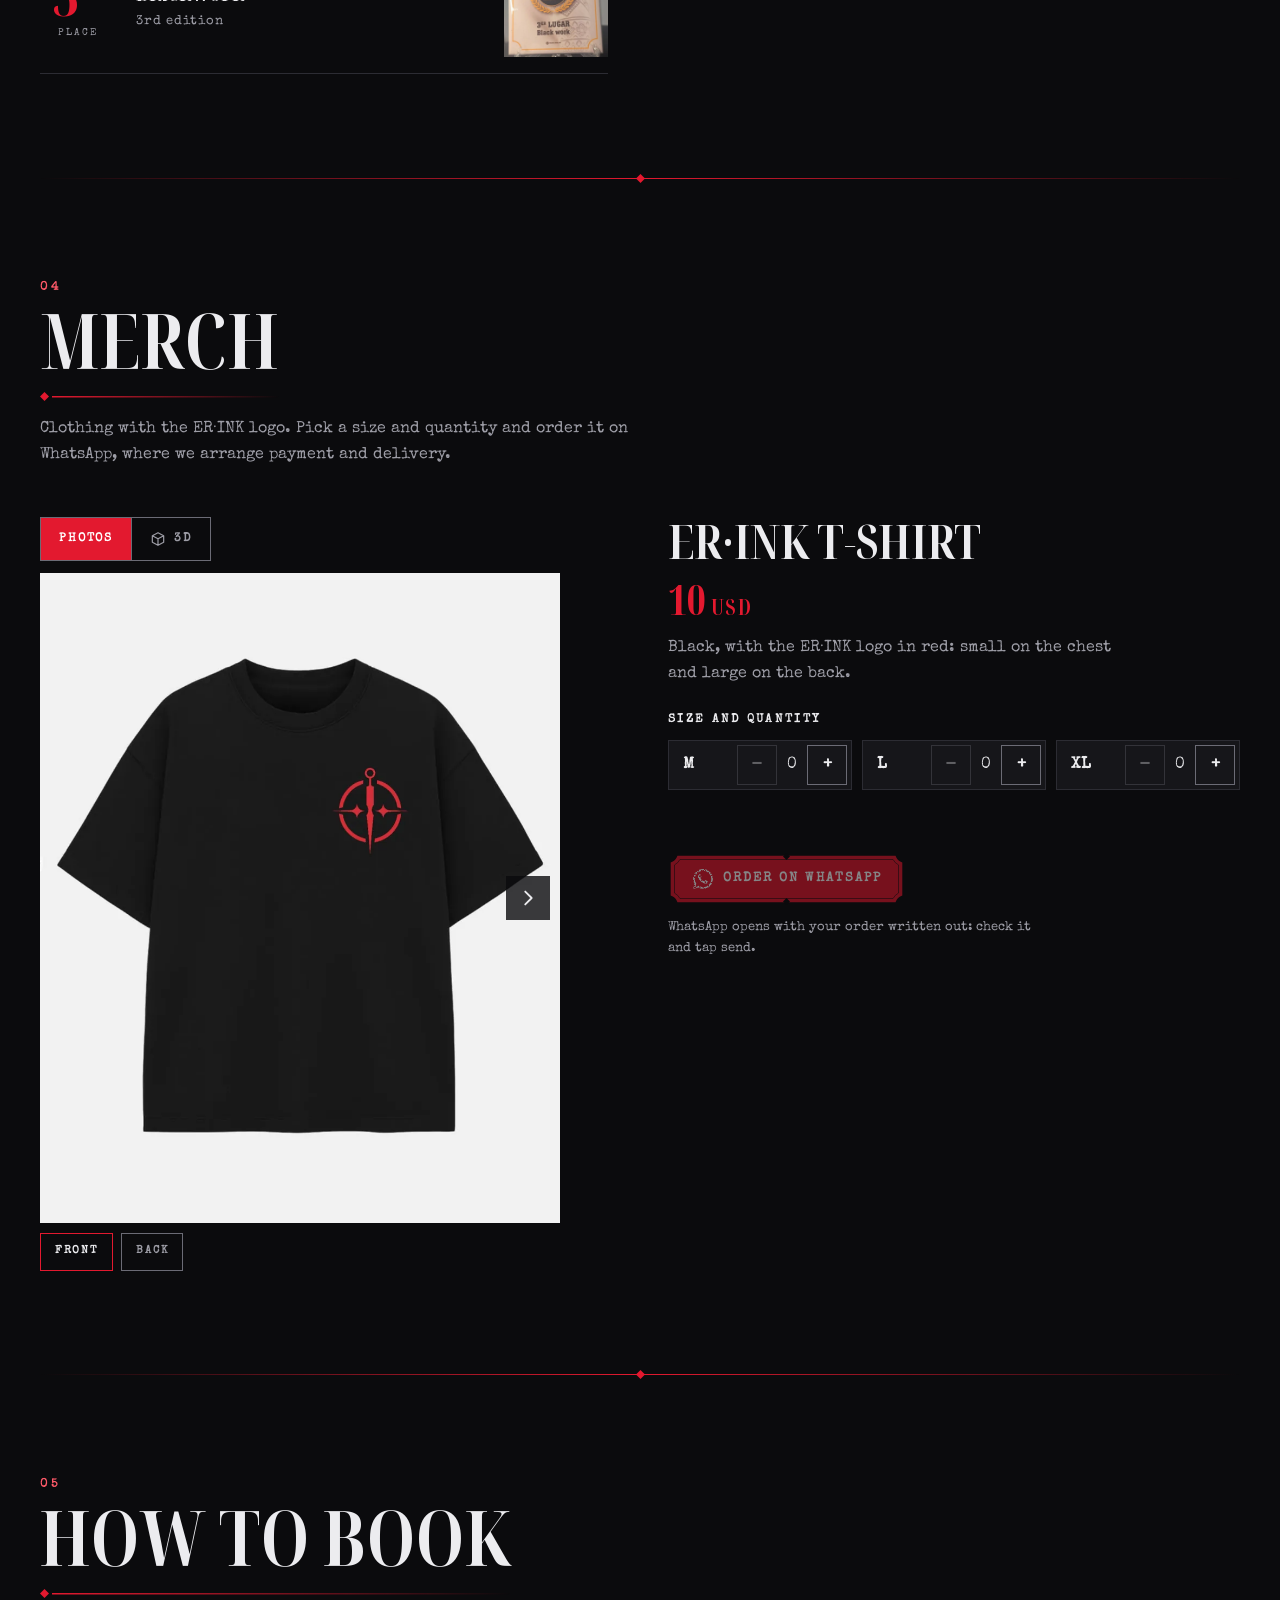
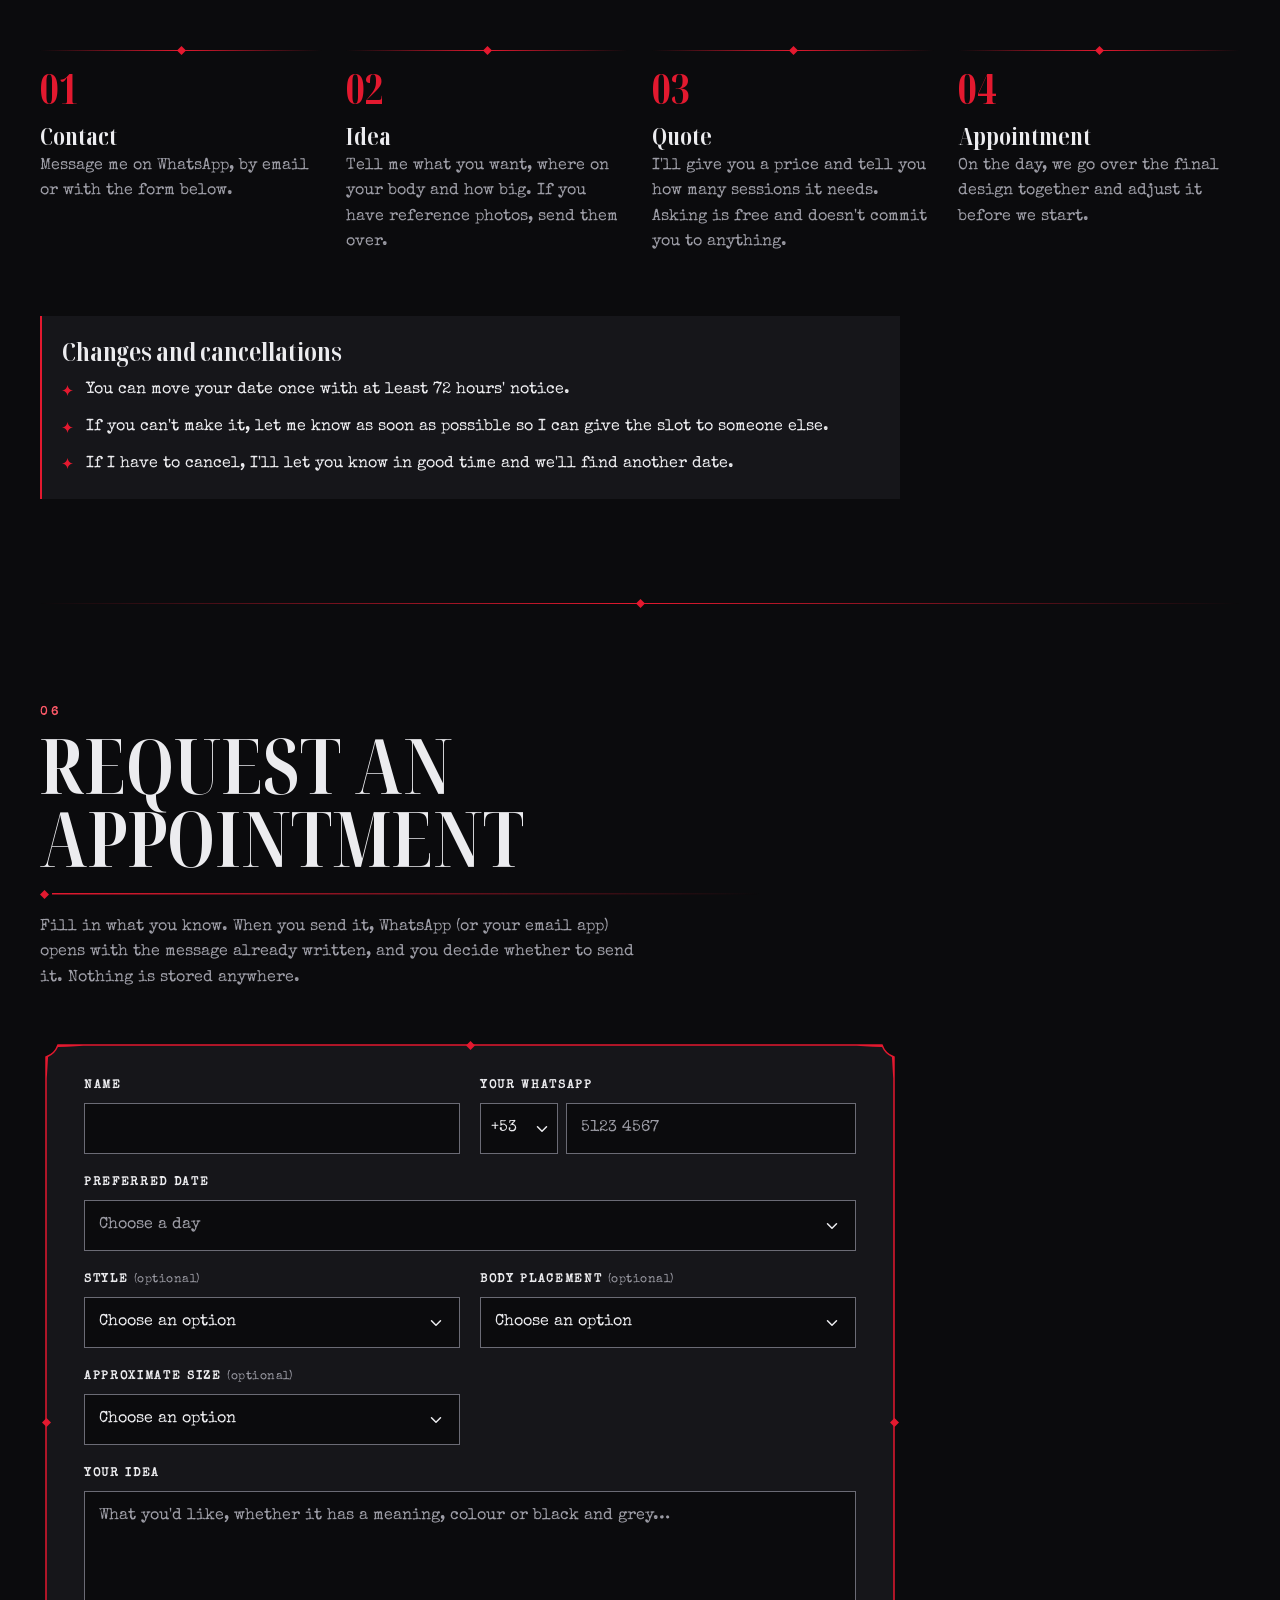
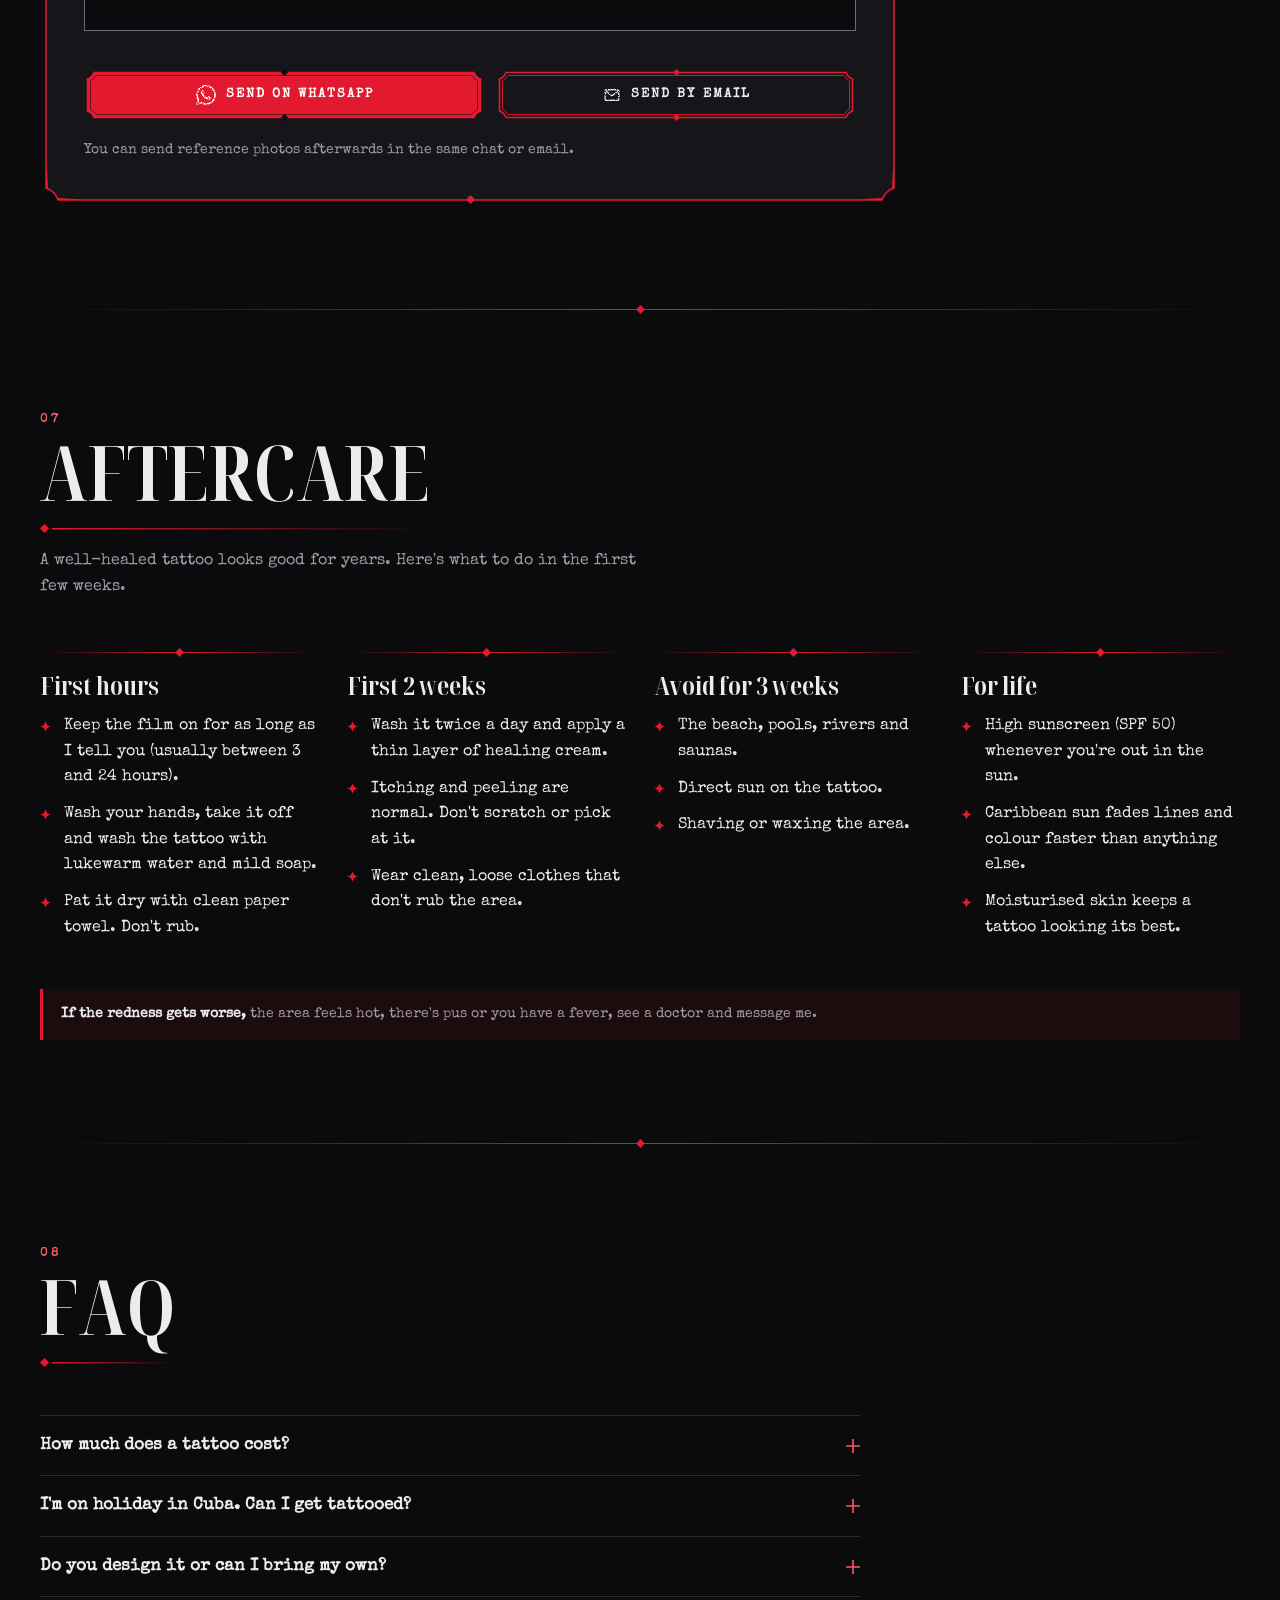
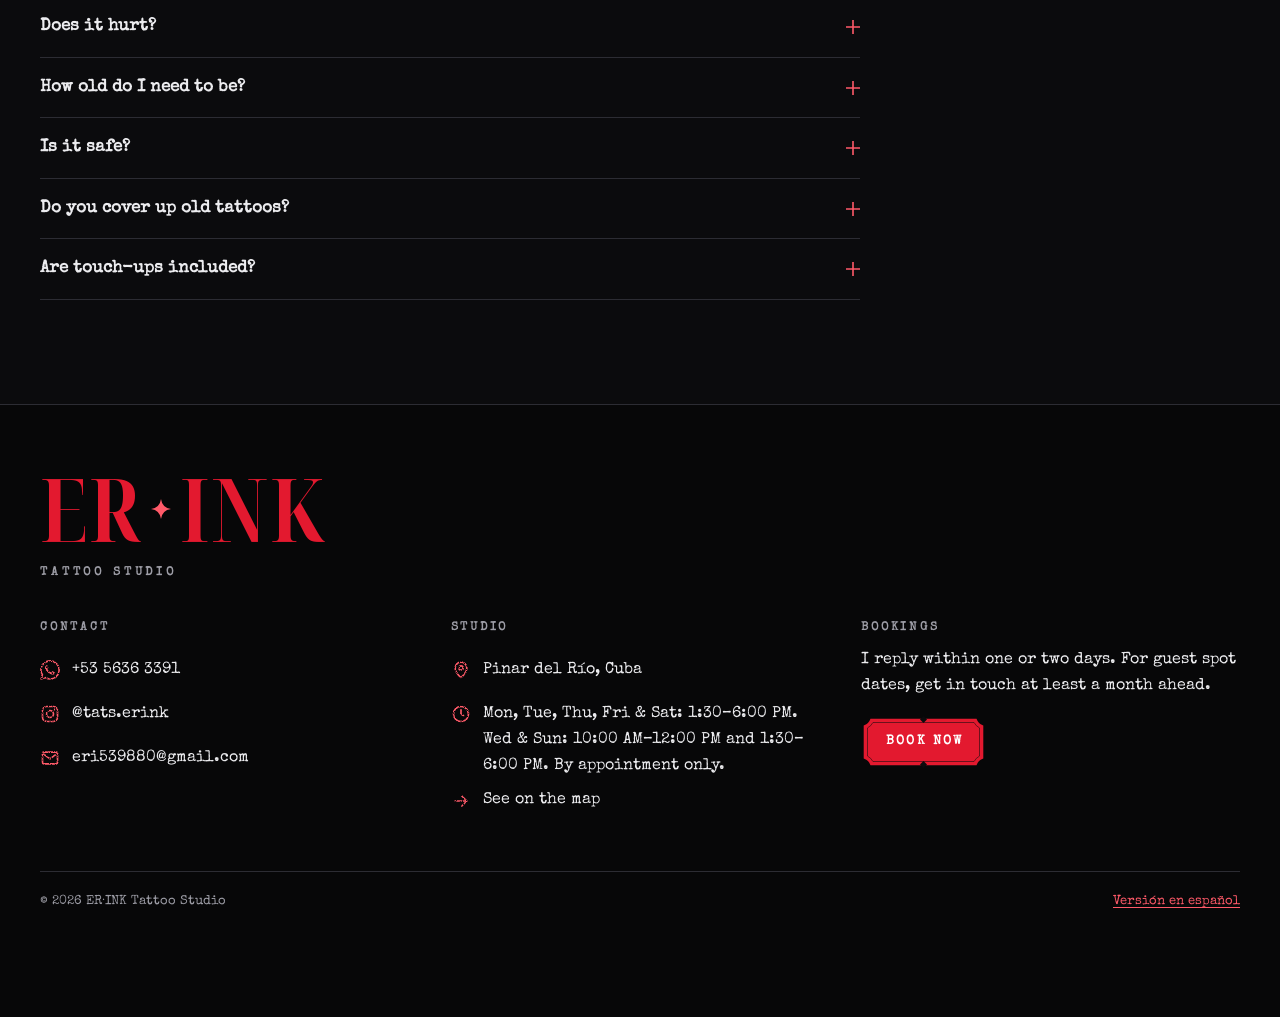
==== commit 17542093: "Web en navegadores antiguos (Samsung J7 Prime): trofeos visibles y botones centrados - Girar en 3D y" ====
--- a/en/index.html
+++ b/en/index.html
@@ -42,7 +42,7 @@
 
 <link rel="preload" href="../fuentes/erink-display.woff2" as="font" type="font/woff2" crossorigin>
 <link rel="preload" href="../fuentes/erink-type.woff2" as="font" type="font/woff2" crossorigin>
-<link rel="stylesheet" href="../css/estilos.css">
+<link rel="stylesheet" href="../css/estilos.css?v=20261106d">
 
 <link rel="canonical" href="https://erinktattoo.github.io/en/">
 <link rel="alternate" hreflang="es" href="https://erinktattoo.github.io/">
@@ -706,13 +706,13 @@
   </div>
 </dialog>
 
-<script src="../datos/config.js" defer></script>
-<script src="../datos/galeria.js" defer></script>
-<script src="../datos/premios.js" defer></script>
-<script src="../datos/tienda.js" defer></script>
-<script src="../datos/viajes.js" defer></script>
-<script src="../datos/disponibilidad.js" defer></script>
-<script src="../js/textos.js" defer></script>
-<script src="../js/app.js" defer></script>
+<script src="../datos/config.js?v=20261106d" defer></script>
+<script src="../datos/galeria.js?v=20261106d" defer></script>
+<script src="../datos/premios.js?v=20261106d" defer></script>
+<script src="../datos/tienda.js?v=20261106d" defer></script>
+<script src="../datos/viajes.js?v=20261106d" defer></script>
+<script src="../datos/disponibilidad.js?v=20261106d" defer></script>
+<script src="../js/textos.js?v=20261106d" defer></script>
+<script src="../js/app.js?v=20261106d" defer></script>
 </body>
 </html>
--- a/css/estilos.css
+++ b/css/estilos.css
@@ -91,6 +91,7 @@
   background: var(--negro);
   color: var(--texto);
   font: 1rem/1.6 var(--f-texto);
+  overflow-x: hidden; /* navegadores antiguos */
   overflow-x: clip;
 }
 
@@ -419,6 +420,18 @@
 }
 .cara-frente { gap: 18px; }
 .cara-dorso { gap: 14px; padding: 34px 30px 40px; transform: rotateY(180deg); }
+/* La cara que queda detrás se oculta del todo (con lo que lleva dentro) justo
+   cuando la tarjeta está de canto: con esta curva, a los 0,17 s de los 0,9 s
+   del giro. Si no, algunos móviles enseñan al revés el botón "Voltear" de la
+   otra cara (esconder "de espaldas" no les llega a lo de dentro). */
+.cara,
+.foto-cara { transition: visibility 0s .17s; }
+.cara-dorso,
+.foto-cara-dorso { visibility: hidden; }
+.tarjeta-giro.volteada .cara-frente,
+.foto-giro.volteada .foto-cara:not(.foto-cara-dorso) { visibility: hidden; }
+.tarjeta-giro.volteada .cara-dorso,
+.foto-giro.volteada .foto-cara-dorso { visibility: visible; }
 .portada-marco,
 .giro-marco { position: absolute; inset: 10px; z-index: 1; pointer-events: none; }
 .giro-logo { width: 46%; aspect-ratio: 1; height: auto; }
@@ -501,11 +514,10 @@
   cursor: pointer;
   transition: color .2s;
 }
-.voltear svg { width: 14px; height: 14px; transition: transform .6s cubic-bezier(.3, .7, .2, 1); }
+.voltear svg { width: 14px; height: 14px; }
 .voltear:hover, .voltear:focus-visible { color: var(--rojo-texto); }
-.voltear[aria-pressed="true"] svg { transform: rotate(-180deg); }
 @media (prefers-reduced-motion: reduce) {
-  .giro-in, .voltear svg { transition: none; }
+  .giro-in { transition: none; }
 }
 
 .portada-texto {
@@ -727,7 +739,7 @@
   padding: 0;
   overflow: hidden;
   border: 0;
-  background: var(--superficie);
+  background: none; /* fuera de la línea del marco, el negro de la página */
   cursor: zoom-in;
 }
 .galeria-item img {
@@ -862,7 +874,6 @@
   position: relative;
   aspect-ratio: 4 / 5;
   max-width: 460px;
-  background: var(--superficie);
 }
 .sobre-foto img { width: 100%; height: 100%; object-fit: cover; }
 .sobre-foto .marco { position: absolute; inset: 8px; }
@@ -950,22 +961,25 @@
   padding: 0;
   overflow: hidden;
   border: 0;
-  background: var(--superficie);
+  background: none;
   cursor: zoom-in;
 }
-.premio-foto img { width: 100%; height: 100%; object-fit: cover; transition: transform .5s ease; }
+.premio-foto img { width: 100%; height: 100%; object-fit: cover; }
+/* El marco del portafolio, a 5 px del borde (la miniatura es pequeña) */
 .premio-foto::after {
   content: "";
   position: absolute;
-  inset: 0;
-  border: 1px solid var(--linea-fuerte);
+  inset: 2px;
+  border: 8px solid transparent;
+  border-image: var(--marco-sm) 8 stretch;
+  opacity: 0;
   pointer-events: none;
-  transition: border-color .25s;
+  transition: opacity .25s, inset .25s;
 }
 .premio-foto:focus-visible { outline-offset: 2px; }
+.premio-foto:focus-visible::after { opacity: 1; inset: 5px; }
 @media (hover: hover) {
-  .premio-foto:hover img { transform: scale(1.06); }
-  .premio-foto:hover::after { border-color: var(--rojo); }
+  .premio-foto:hover::after { opacity: 1; inset: 5px; }
 }
 
 @media (min-width: 600px) {
@@ -1003,14 +1017,19 @@
 /* "Girar en 3D" es el botón .btn-linea de la web; aquí solo se coloca */
 .ver-3d {
   position: absolute;
-  left: 50%;
+  /* Centrado con márgenes automáticos (y no con "translate", que los
+     navegadores de antes de 2022 no entienden y dejaban el botón corrido) */
+  left: 0;
+  right: 0;
   bottom: 18px;
   z-index: 2;
-  width: max-content; /* centrado con left 50%: sin esto se encoge y el icono desaparece */
+  width: max-content; /* sin esto ocupa todo el ancho */
+  max-width: calc(100% - 24px);
+  margin-left: auto;
+  margin-right: auto;
   min-height: 48px;
   font-size: .72rem;
   white-space: nowrap;
-  translate: -50% 0;
 }
 .ver-3d svg { width: 16px; height: 16px; flex: none; }
 .ver-3d:disabled,
@@ -1137,7 +1156,7 @@
   background: rgba(11, 11, 13, .8);
   color: var(--texto);
   cursor: pointer;
-  translate: 0 -50%;
+  margin-top: -22px; /* la mitad de su alto: centrada (sin "translate", por los navegadores antiguos) */
   transition: opacity .2s;
 }
 .slider-flecha svg { width: 22px; height: 22px; }
@@ -1675,9 +1694,9 @@
    js/app.js cuando el elemento llega a la pantalla.
    ===================================================================== */
 
-@property --barrido { syntax: "<angle>"; inherits: false; initial-value: 360deg; }
-
-@keyframes barrido { from { --barrido: 0deg; } to { --barrido: 360deg; } }
+@property --barrido { syntax: "<angle>"; inherits: false; initial-value: 180deg; }
+
+@keyframes barrido { from { --barrido: 0deg; } to { --barrido: 180deg; } }
 @keyframes subir { from { opacity: 0; transform: translateY(14px); } }
 @keyframes norte {
   0% { opacity: 0; transform: rotate(-220deg) scale(.7); }
@@ -1730,10 +1749,11 @@
 }
 
 @media (prefers-reduced-motion: no-preference) {
-  /* 1 · El marco se traza como la punta de un compás y después sale el texto */
+  /* 1 · El marco de la tarjeta se dibuja desde arriba, bajando por los dos
+     lados a la vez hasta juntarse abajo; después sale el texto */
   .portada-marco {
-    -webkit-mask: conic-gradient(#000 var(--barrido), transparent 0);
-    mask: conic-gradient(#000 var(--barrido), transparent 0);
+    -webkit-mask: conic-gradient(#000 var(--barrido), #0000 0 calc(360deg - var(--barrido)), #000 0);
+    mask: conic-gradient(#000 var(--barrido), #0000 0 calc(360deg - var(--barrido)), #000 0);
     animation: barrido 1.4s .15s cubic-bezier(.65, 0, .25, 1) both;
   }
   .portada-texto > * { animation: subir .7s cubic-bezier(.2, .7, .2, 1) both; }
@@ -1790,6 +1810,7 @@
 @property --curva { syntax: "<length>"; inherits: false; initial-value: 0px; }
 .galeria-item img,
 .sobre-foto img,
+.premio-foto img,
 .vitrina .vista-3d > img,
 .vitrina .vista-3d model-viewer {
   --esquina: 8px;
@@ -1804,19 +1825,37 @@
     radial-gradient(circle at calc(100% - var(--esquina)) var(--esquina), #0000 var(--curva), #000 calc(var(--curva) + .5px)) 100% 0 / 51% 51% no-repeat,
     radial-gradient(circle at var(--esquina) calc(100% - var(--esquina)), #0000 var(--curva), #000 calc(var(--curva) + .5px)) 0 100% / 51% 51% no-repeat,
     radial-gradient(circle at calc(100% - var(--esquina)) calc(100% - var(--esquina)), #0000 var(--curva), #000 calc(var(--curva) + .5px)) 100% 100% / 51% 51% no-repeat;
-  transition: --encaje .3s ease, --curva .3s ease;
-}
-/* Portafolio y trofeos: al pasar por encima (marco pequeño, a 8 px del borde) */
-.galeria-item:focus-visible img { --encaje: 9.25px; --curva: 8.5px; }
+  transition: --encaje .3s ease, --curva 0s;
+}
+.premio-foto img { --esquina: 5px; }
+/* Valores: el borde de la foto queda siempre debajo de la línea roja (que
+   tiene 1,5 px de grueso), para que no asome ningún píxel entre las dos.
+   Portafolio y trofeos: al pasar por encima (marco pequeño, a 8 px del borde) */
+.galeria-item:focus-visible img { --encaje: 8.9px; --curva: 7.8px; transition: --encaje .3s ease, --curva 0s .3s; }
+.premio-foto:focus-visible img { --encaje: 5.9px; --curva: 7.8px; transition: --encaje .3s ease, --curva 0s .3s; }
 @media (hover: hover) {
   .galeria-item:hover img,
   .vitrina .vista-3d:hover > img,
-  .vitrina .vista-3d:hover model-viewer { --encaje: 9.25px; --curva: 8.5px; }
+  .vitrina .vista-3d:hover model-viewer { --encaje: 8.9px; --curva: 7.8px; transition: --encaje .3s ease, --curva 0s .3s; }
+  .premio-foto:hover img { --encaje: 5.9px; --curva: 7.8px; transition: --encaje .3s ease, --curva 0s .3s; }
 }
 /* Sobre mí: siempre dentro del marco grande (también a 8 px del borde) */
-.sobre-foto img { --encaje: 14.5px; --curva: 19.5px; }
+.sobre-foto img { --encaje: 14px; --curva: 18.7px; }
+/* Navegadores de antes de 2022 (por ejemplo, el de algunos Samsung como el
+   J7 Prime): sin la máscara de las esquinas, que en ellos dejaba la foto en
+   negro. La foto sale entera; en Sobre mí, igualmente dentro del marco. */
+@supports not (translate: 0) {
+  .galeria-item img,
+  .sobre-foto img,
+  .premio-foto img,
+  .vitrina .vista-3d > img,
+  .vitrina .vista-3d model-viewer { clip-path: none; -webkit-mask: none; mask: none; }
+  .sobre-foto img { padding: 14px; }
+}
 
 /* Trofeos: el mismo marco que las fotos del portafolio al pasar por encima */
+/* Los trofeos, sobre el negro de la página (sin recuadro gris) */
+.vitrina .vista-3d { background: none; }
 .vitrina .vista-3d::after {
   content: "";
   position: absolute;
@@ -1831,3 +1870,13 @@
 @media (hover: hover) {
   .vitrina .vista-3d:hover::after { opacity: 1; inset: 8px; }
 }
+
+/* Trofeos: la misma animación al pasar por encima, lenta y suave (arranca y
+   frena despacio); el marco se acerca menos (de 6 a 8 px) para que no salte */
+.vitrina .vista-3d::after { inset: 6px; transition: opacity .9s cubic-bezier(.4, 0, .2, 1), inset .9s cubic-bezier(.4, 0, .2, 1); }
+.vitrina .vista-3d > img,
+.vitrina .vista-3d model-viewer { transition: --encaje .9s cubic-bezier(.4, 0, .2, 1), --curva 0s; }
+@media (hover: hover) {
+  .vitrina .vista-3d:hover > img,
+  .vitrina .vista-3d:hover model-viewer { transition: --encaje .9s cubic-bezier(.4, 0, .2, 1), --curva 0s .9s; }
+}
